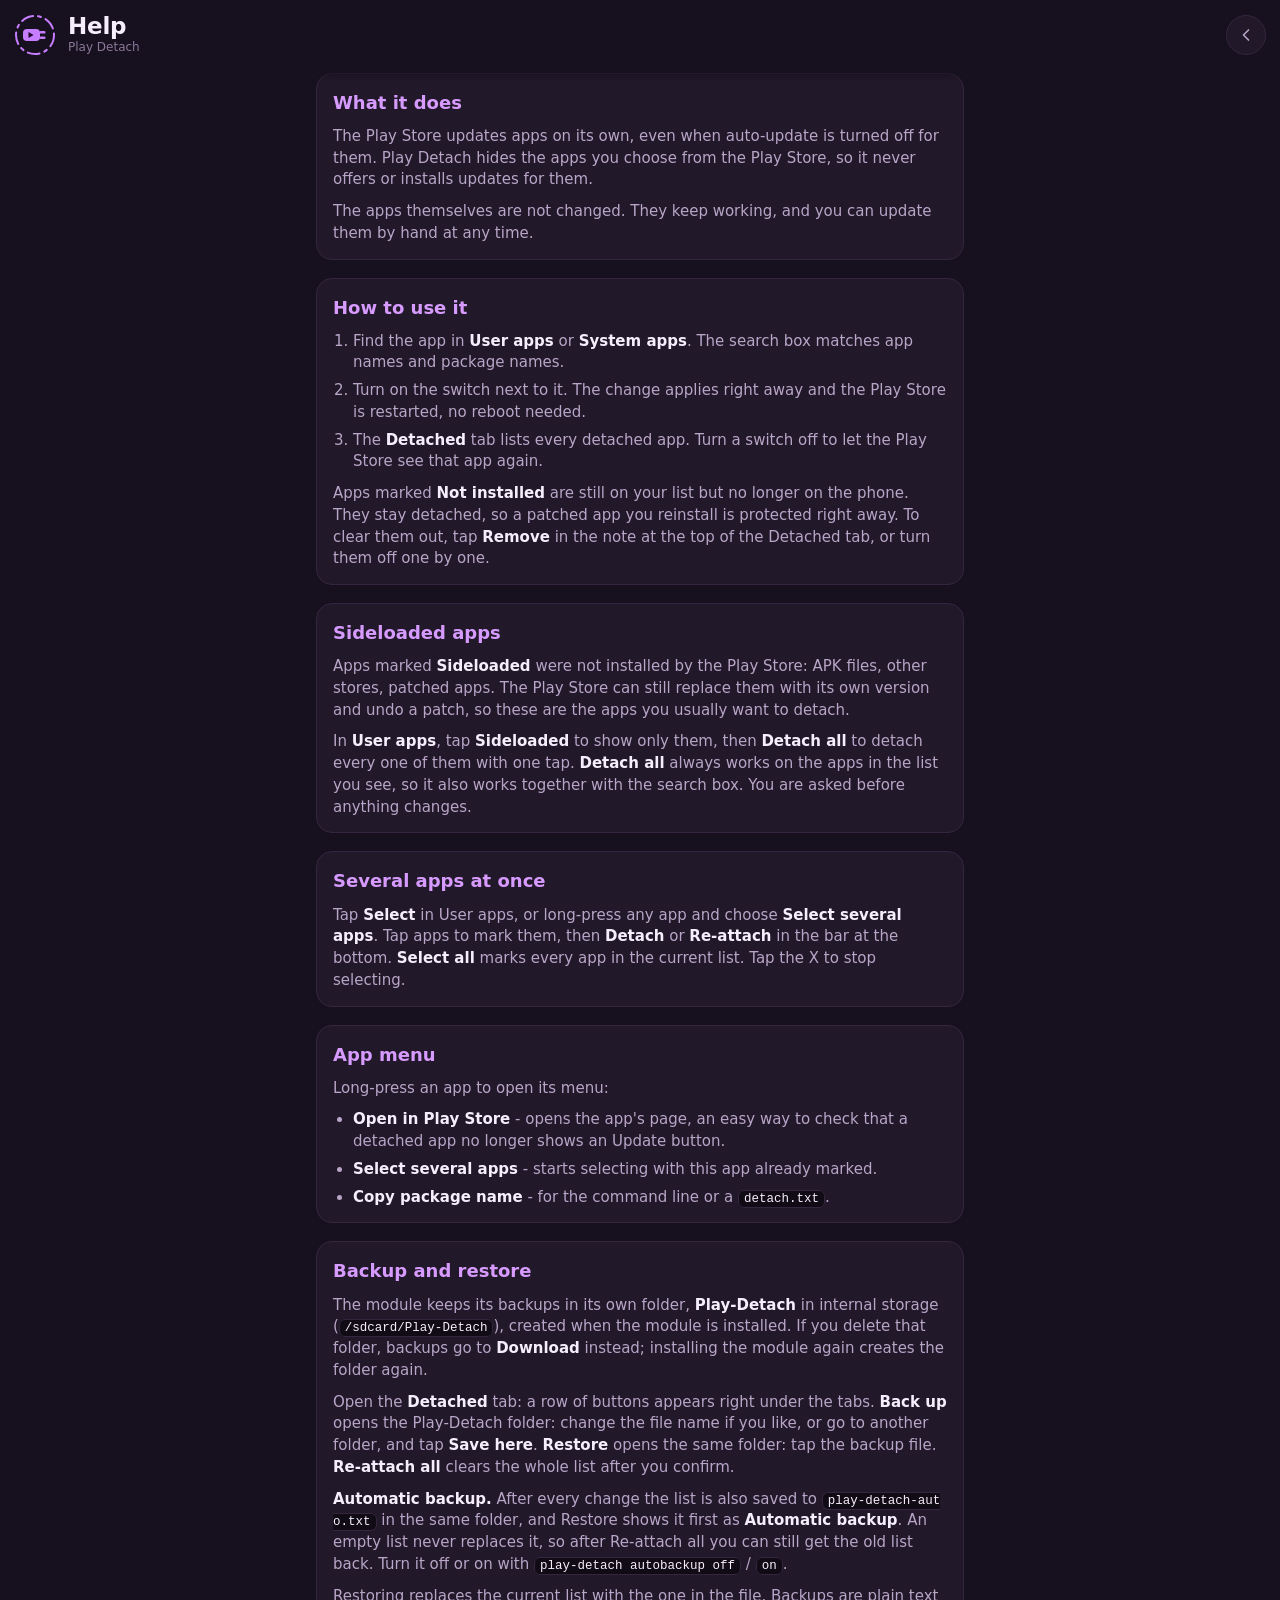
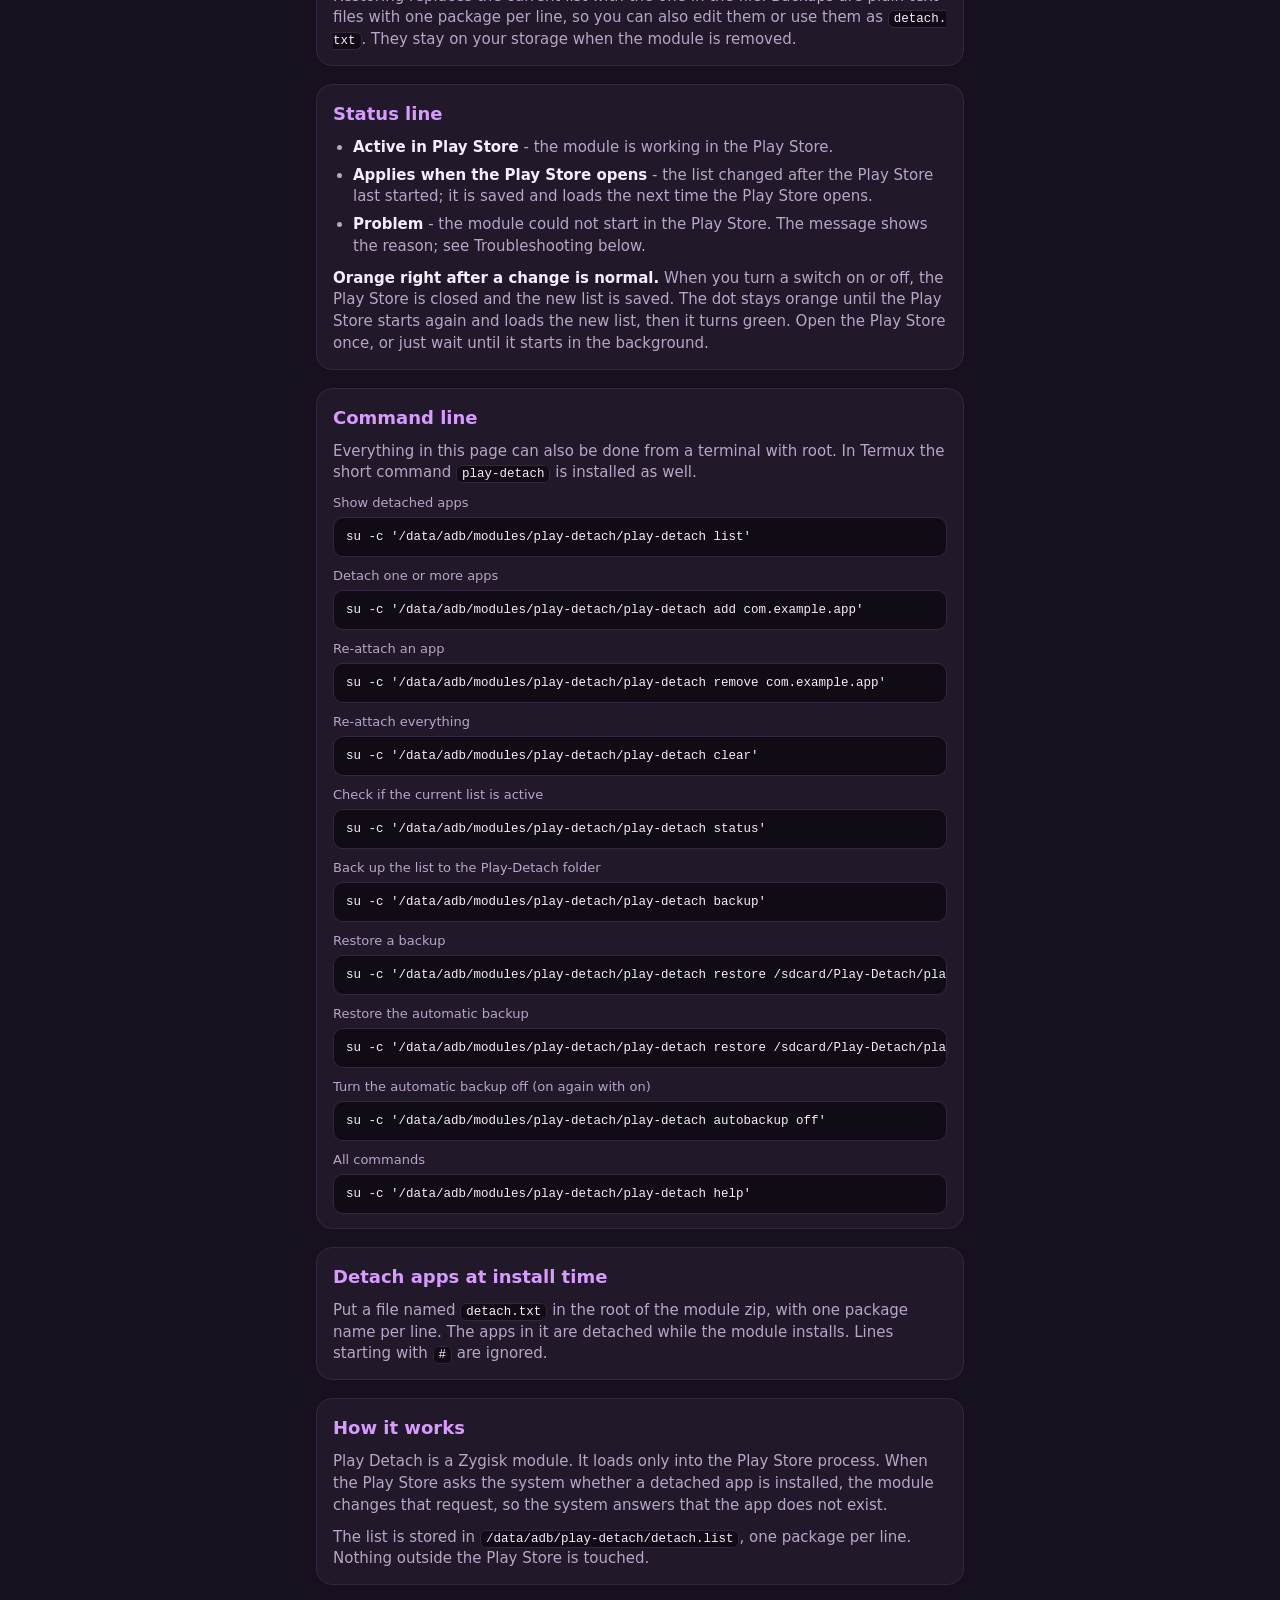
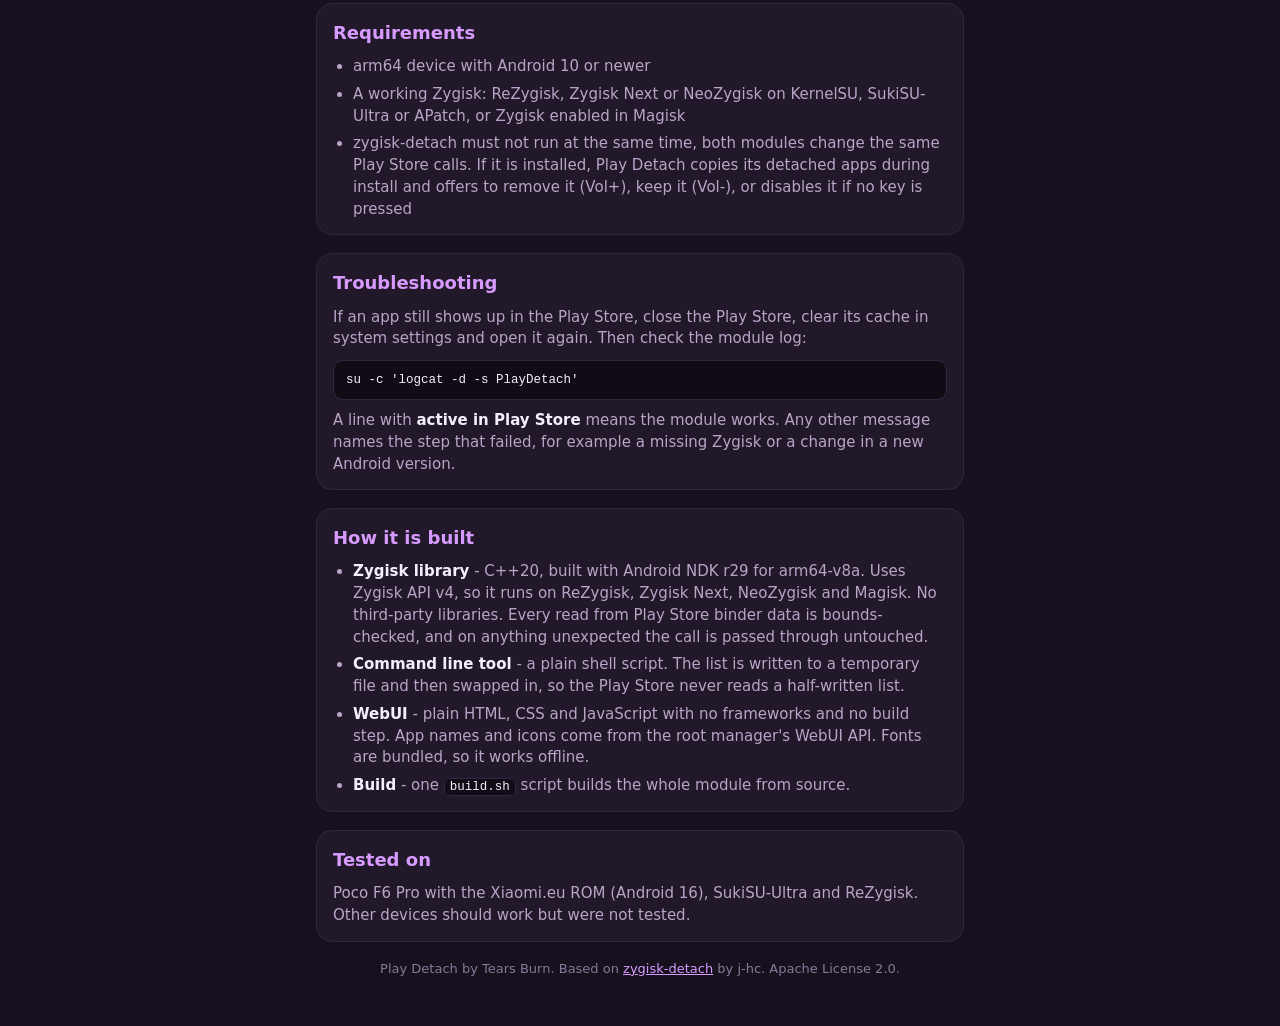
==== module/webroot/help.html @ bda40b13 "Add files via upload" ====
<!DOCTYPE html>
<html lang="en">
<head>
  <meta charset="UTF-8">
  <meta name="viewport" content="width=device-width, initial-scale=1.0">
  <title>Play Detach - Help</title>
  <link rel="stylesheet" href="style.css">
</head>
<body>
  <header class="top">
    <div class="appbar">
      <svg class="logo" viewBox="0 0 42 42" aria-hidden="true">
        <g class="ring">
          <circle cx="21" cy="21" r="19" fill="none" stroke="#c77dff" stroke-width="2" stroke-dasharray="12 5 3 5" stroke-linecap="round"/>
        </g>
        <rect x="9" y="15" width="17" height="12" rx="4" fill="#c77dff"/>
        <rect x="25.5" y="17" width="6" height="2.6" rx="1.2" fill="#c77dff"/>
        <rect x="25.5" y="22.4" width="6" height="2.6" rx="1.2" fill="#c77dff"/>
        <polygon points="14.5,18 14.5,24 19.6,21" fill="#22062f"/>
      </svg>
      <div class="title">
        <h1>Help</h1>
        <div class="sub">Play Detach</div>
      </div>
      <a class="icon-btn" id="back" href="index.html" aria-label="Back to apps">
        <svg viewBox="0 0 24 24" fill="none" stroke="currentColor" stroke-width="2" stroke-linecap="round" stroke-linejoin="round" aria-hidden="true"><path d="M15 18l-6-6 6-6"/></svg>
      </a>
    </div>
  </header>

  <main class="help">
    <section>
      <h2>What it does</h2>
      <p>The Play Store updates apps on its own, even when auto-update is turned off for them. Play Detach hides the apps you choose from the Play Store, so it never offers or installs updates for them.</p>
      <p>The apps themselves are not changed. They keep working, and you can update them by hand at any time.</p>
    </section>

    <section>
      <h2>How to use it</h2>
      <ol>
        <li>Find the app in <strong>User apps</strong> or <strong>System apps</strong>. The search box matches app names and package names.</li>
        <li>Turn on the switch next to it. The change applies right away and the Play Store is restarted, no reboot needed.</li>
        <li>The <strong>Detached</strong> tab lists every detached app. Turn a switch off to let the Play Store see that app again.</li>
      </ol>
      <p>Apps marked <strong>Not installed</strong> are still on your list but no longer on the phone. They stay detached, so a patched app you reinstall is protected right away. To clear them out, tap <strong>Remove</strong> in the note at the top of the Detached tab, or turn them off one by one.</p>
    </section>

    <section>
      <h2>Sideloaded apps</h2>
      <p>Apps marked <strong>Sideloaded</strong> were not installed by the Play Store: APK files, other stores, patched apps. The Play Store can still replace them with its own version and undo a patch, so these are the apps you usually want to detach.</p>
      <p>In <strong>User apps</strong>, tap <strong>Sideloaded</strong> to show only them, then <strong>Detach all</strong> to detach every one of them with one tap. <strong>Detach all</strong> always works on the apps in the list you see, so it also works together with the search box. You are asked before anything changes.</p>
    </section>

    <section>
      <h2>Several apps at once</h2>
      <p>Tap <strong>Select</strong> in User apps, or long-press any app and choose <strong>Select several apps</strong>. Tap apps to mark them, then <strong>Detach</strong> or <strong>Re-attach</strong> in the bar at the bottom. <strong>Select all</strong> marks every app in the current list. Tap the X to stop selecting.</p>
    </section>

    <section>
      <h2>App menu</h2>
      <p>Long-press an app to open its menu:</p>
      <ul>
        <li><strong>Open in Play Store</strong> - opens the app's page, an easy way to check that a detached app no longer shows an Update button.</li>
        <li><strong>Select several apps</strong> - starts selecting with this app already marked.</li>
        <li><strong>Copy package name</strong> - for the command line or a <code>detach.txt</code>.</li>
      </ul>
    </section>

    <section>
      <h2>Backup and restore</h2>
      <p>The module keeps its backups in its own folder, <strong>Play-Detach</strong> in internal storage (<code>/sdcard/Play-Detach</code>), created when the module is installed. If you delete that folder, backups go to <strong>Download</strong> instead; installing the module again creates the folder again.</p>
      <p>Open the <strong>Detached</strong> tab: a row of buttons appears right under the tabs. <strong>Back up</strong> opens the Play-Detach folder: change the file name if you like, or go to another folder, and tap <strong>Save here</strong>. <strong>Restore</strong> opens the same folder: tap the backup file. <strong>Re-attach all</strong> clears the whole list after you confirm.</p>
      <p><strong>Automatic backup.</strong> After every change the list is also saved to <code>play-detach-auto.txt</code> in the same folder, and Restore shows it first as <strong>Automatic backup</strong>. An empty list never replaces it, so after Re-attach all you can still get the old list back. Turn it off or on with <code>play-detach autobackup off</code> / <code>on</code>.</p>
      <p>Restoring replaces the current list with the one in the file. Backups are plain text files with one package per line, so you can also edit them or use them as <code>detach.txt</code>. They stay on your storage when the module is removed.</p>
    </section>

    <section>
      <h2>Status line</h2>
      <ul>
        <li><strong>Active in Play Store</strong> - the module is working in the Play Store.</li>
        <li><strong>Applies when the Play Store opens</strong> - the list changed after the Play Store last started; it is saved and loads the next time the Play Store opens.</li>
        <li><strong>Problem</strong> - the module could not start in the Play Store. The message shows the reason; see Troubleshooting below.</li>
      </ul>
      <p><strong>Orange right after a change is normal.</strong> When you turn a switch on or off, the Play Store is closed and the new list is saved. The dot stays orange until the Play Store starts again and loads the new list, then it turns green. Open the Play Store once, or just wait until it starts in the background.</p>
    </section>

    <section>
      <h2>Command line</h2>
      <p>Everything in this page can also be done from a terminal with root. In Termux the short command <code>play-detach</code> is installed as well.</p>
      <div class="cmds">
        <div class="cmd"><span>Show detached apps</span><pre>su -c '/data/adb/modules/play-detach/play-detach list'</pre></div>
        <div class="cmd"><span>Detach one or more apps</span><pre>su -c '/data/adb/modules/play-detach/play-detach add com.example.app'</pre></div>
        <div class="cmd"><span>Re-attach an app</span><pre>su -c '/data/adb/modules/play-detach/play-detach remove com.example.app'</pre></div>
        <div class="cmd"><span>Re-attach everything</span><pre>su -c '/data/adb/modules/play-detach/play-detach clear'</pre></div>
        <div class="cmd"><span>Check if the current list is active</span><pre>su -c '/data/adb/modules/play-detach/play-detach status'</pre></div>
        <div class="cmd"><span>Back up the list to the Play-Detach folder</span><pre>su -c '/data/adb/modules/play-detach/play-detach backup'</pre></div>
        <div class="cmd"><span>Restore a backup</span><pre>su -c '/data/adb/modules/play-detach/play-detach restore /sdcard/Play-Detach/play-detach-backup.txt'</pre></div>
        <div class="cmd"><span>Restore the automatic backup</span><pre>su -c '/data/adb/modules/play-detach/play-detach restore /sdcard/Play-Detach/play-detach-auto.txt'</pre></div>
        <div class="cmd"><span>Turn the automatic backup off (on again with on)</span><pre>su -c '/data/adb/modules/play-detach/play-detach autobackup off'</pre></div>
        <div class="cmd"><span>All commands</span><pre>su -c '/data/adb/modules/play-detach/play-detach help'</pre></div>
      </div>
    </section>

    <section>
      <h2>Detach apps at install time</h2>
      <p>Put a file named <code>detach.txt</code> in the root of the module zip, with one package name per line. The apps in it are detached while the module installs. Lines starting with <code>#</code> are ignored.</p>
    </section>

    <section>
      <h2>How it works</h2>
      <p>Play Detach is a Zygisk module. It loads only into the Play Store process. When the Play Store asks the system whether a detached app is installed, the module changes that request, so the system answers that the app does not exist.</p>
      <p>The list is stored in <code>/data/adb/play-detach/detach.list</code>, one package per line. Nothing outside the Play Store is touched.</p>
    </section>

    <section>
      <h2>Requirements</h2>
      <ul>
        <li>arm64 device with Android 10 or newer</li>
        <li>A working Zygisk: ReZygisk, Zygisk Next or NeoZygisk on KernelSU, SukiSU-Ultra or APatch, or Zygisk enabled in Magisk</li>
        <li>zygisk-detach must not run at the same time, both modules change the same Play Store calls. If it is installed, Play Detach copies its detached apps during install and offers to remove it (Vol+), keep it (Vol-), or disables it if no key is pressed</li>
      </ul>
    </section>

    <section>
      <h2>Troubleshooting</h2>
      <p>If an app still shows up in the Play Store, close the Play Store, clear its cache in system settings and open it again. Then check the module log:</p>
      <pre>su -c 'logcat -d -s PlayDetach'</pre>
      <p>A line with <strong>active in Play Store</strong> means the module works. Any other message names the step that failed, for example a missing Zygisk or a change in a new Android version.</p>
    </section>

    <section>
      <h2>How it is built</h2>
      <ul>
        <li><strong>Zygisk library</strong> - C++20, built with Android NDK r29 for arm64-v8a. Uses Zygisk API v4, so it runs on ReZygisk, Zygisk Next, NeoZygisk and Magisk. No third-party libraries. Every read from Play Store binder data is bounds-checked, and on anything unexpected the call is passed through untouched.</li>
        <li><strong>Command line tool</strong> - a plain shell script. The list is written to a temporary file and then swapped in, so the Play Store never reads a half-written list.</li>
        <li><strong>WebUI</strong> - plain HTML, CSS and JavaScript with no frameworks and no build step. App names and icons come from the root manager's WebUI API. Fonts are bundled, so it works offline.</li>
        <li><strong>Build</strong> - one <code>build.sh</code> script builds the whole module from source.</li>
      </ul>
    </section>

    <section>
      <h2>Tested on</h2>
      <p>Poco F6 Pro with the Xiaomi.eu ROM (Android 16), SukiSU-Ultra and ReZygisk. Other devices should work but were not tested.</p>
    </section>

    <p class="foot">Play Detach by Tears Burn. Based on <a href="https://github.com/j-hc/zygisk-detach">zygisk-detach</a> by j-hc. Apache License 2.0.</p>
  </main>

  <div class="toast" id="toast" role="status"></div>
  <script src="help.js"></script>
</body>
</html>
---- module/webroot/style.css ----
/* Play Detach WebUI - Violet Unplug theme */

@font-face {
  font-family: "Bricolage Grotesque";
  font-weight: 800;
  font-display: swap;
  src: url("fonts/bricolage-grotesque-latin-800-normal.woff2") format("woff2");
}
@font-face {
  font-family: "Manrope";
  font-weight: 200 800;
  font-display: swap;
  src: url("fonts/manrope-latin-wght-normal.woff2") format("woff2");
  unicode-range: U+0000-00FF, U+0131, U+0152-0153, U+02BB-02BC, U+02C6, U+02DA, U+02DC, U+0304, U+0308, U+0329,
    U+2000-206F, U+20AC, U+2122, U+2191, U+2193, U+2212, U+2215, U+FEFF, U+FFFD;
}
@font-face {
  font-family: "Manrope";
  font-weight: 200 800;
  font-display: swap;
  src: url("fonts/manrope-cyrillic-wght-normal.woff2") format("woff2");
  unicode-range: U+0301, U+0400-045F, U+0490-0491, U+04B0-04B1, U+2116;
}
@font-face {
  font-family: "JetBrains Mono";
  font-weight: 400;
  font-display: swap;
  src: url("fonts/jetbrains-mono-latin-400-normal.woff2") format("woff2");
}

:root {
  --bg: #17111f;
  --bg-deep: #110b16;
  --card: #211829;
  --card-hi: #2a1f34;
  --line: #34263f;
  --fg: #f6eefc;
  --muted: #b8a5c7;
  --faint: #8a7899;
  --accent: #c77dff;
  --accent-hi: #d79bff;
  --accent-fg: #22062f;
  --accent-soft: rgba(199, 125, 255, 0.15);
  --ok: #6fe3a8;
  --warn: #ffc46b;
  --danger: #ff7a8a;

  /* One colour per tab */
  --c-user: #5cc8ff;
  --c-user-fg: #04202e;
  --c-det: #c77dff;
  --c-det-fg: #22062f;
  --c-sys: #ffb35c;
  --c-sys-fg: #2e1700;

  --f-display: "Bricolage Grotesque", "Manrope", system-ui, sans-serif;
  --f-body: "Manrope", system-ui, "Roboto", sans-serif;
  --f-mono: "JetBrains Mono", ui-monospace, "Roboto Mono", monospace;

  --radius: 16px;
  color-scheme: dark;
}

* { box-sizing: border-box; }
[hidden] { display: none !important; }
html, body { margin: 0; }
body {
  background: var(--bg);
  color: var(--fg);
  font-family: var(--f-body);
  font-size: 15px;
  line-height: 1.45;
  -webkit-tap-highlight-color: transparent;
  min-height: 100vh;
}
button, input { font: inherit; color: inherit; }
:focus-visible { outline: 2px solid var(--accent); outline-offset: 2px; }

/* ---------- Header ---------- */
.top {
  position: sticky;
  top: 0;
  z-index: 5;
  background: var(--bg);
  padding: 14px 14px 10px;
  display: grid;
  gap: 10px;
}
/* Soft fade under the header so rows slide under it cleanly */
.top::after {
  content: "";
  position: absolute;
  left: 0;
  right: 0;
  top: 100%;
  height: 14px;
  background: linear-gradient(var(--bg), transparent);
  pointer-events: none;
}
.appbar { display: flex; align-items: center; gap: 12px; }
.logo { width: 42px; height: 42px; flex: none; }
.logo .ring { transform-origin: 21px 21px; animation: spin 10s linear infinite; }
@keyframes spin { to { transform: rotate(360deg); } }
.title { min-width: 0; }
.title h1 {
  margin: 0;
  font-family: var(--f-display);
  font-weight: 800;
  font-size: 23px;
  letter-spacing: -0.01em;
  line-height: 1.1;
}
.title .sub { font-size: 12px; color: var(--faint); }
.icon-btn {
  margin-left: auto;
  width: 40px;
  height: 40px;
  border-radius: 50%;
  border: 1px solid var(--line);
  background: var(--card);
  display: grid;
  place-items: center;
  color: var(--muted);
  text-decoration: none;
  flex: none;
}
.icon-btn svg { width: 20px; height: 20px; }
.help-btn {
  margin-left: auto;
  flex: none;
  padding: 8px 16px;
  border-radius: 999px;
  border: 1px solid color-mix(in srgb, var(--accent) 45%, var(--line));
  background: color-mix(in srgb, var(--accent) 10%, var(--card));
  color: var(--accent-hi);
  font-weight: 700;
  font-size: 14px;
  text-decoration: none;
}
.help-btn:active { background: color-mix(in srgb, var(--accent) 22%, var(--card)); }

.search {
  display: flex;
  align-items: center;
  gap: 10px;
  background: var(--card);
  border: 1px solid var(--line);
  border-radius: 14px;
  padding: 0 12px;
  transition: border-color 0.15s;
}
.search:focus-within { border-color: var(--accent); }
.search svg { width: 18px; height: 18px; color: var(--faint); flex: none; }
.search input {
  flex: 1;
  min-width: 0;
  border: 0;
  background: none;
  outline: none;
  padding: 12px 0;
  font-size: 15px;
}
.search input::placeholder { color: var(--faint); }
.search .clear {
  border: 0;
  background: none;
  color: var(--faint);
  padding: 6px;
  display: grid;
  place-items: center;
}

/* Tabs: three coloured cards that always fit the screen */
.tabs {
  display: grid;
  grid-template-columns: repeat(3, minmax(0, 1fr));
  gap: 8px;
}
.tab {
  --c: var(--c-user);
  --c-fg: var(--c-user-fg);
  position: relative;
  min-width: 0;
  border: 1px solid color-mix(in srgb, var(--c) 35%, var(--line));
  background: linear-gradient(160deg, color-mix(in srgb, var(--c) 14%, transparent), transparent 70%), var(--card);
  color: var(--muted);
  border-radius: 14px;
  padding: 9px 10px 8px;
  display: grid;
  grid-template-columns: auto minmax(0, 1fr);
  grid-template-areas: "ico n" "l l";
  align-items: center;
  column-gap: 6px;
  row-gap: 1px;
  text-align: left;
  overflow: hidden;
  transition: background 0.2s, border-color 0.2s, color 0.2s, transform 0.1s;
}
.tab:active { transform: scale(0.97); }
.tab.t-detached { --c: var(--c-det); --c-fg: var(--c-det-fg); }
.tab.t-system { --c: var(--c-sys); --c-fg: var(--c-sys-fg); }
.tab svg { grid-area: ico; width: 18px; height: 18px; color: var(--c); }
.tab .n {
  grid-area: n;
  justify-self: end;
  font-family: var(--f-display);
  font-weight: 800;
  font-size: 20px;
  line-height: 1.1;
  font-variant-numeric: tabular-nums;
  color: var(--fg);
}
.tab .l {
  grid-area: l;
  font-size: 12px;
  font-weight: 700;
  white-space: nowrap;
  overflow: hidden;
  text-overflow: ellipsis;
}
.tab[aria-selected="true"] {
  background: var(--c);
  border-color: var(--c);
  color: var(--c-fg);
  box-shadow: 0 6px 18px -8px var(--c);
}
.tab[aria-selected="true"] svg,
.tab[aria-selected="true"] .n { color: var(--c-fg); }

/* Second row under the tabs, only in the Detached tab */
.actions-bar {
  display: grid;
  grid-template-columns: repeat(3, minmax(0, 1fr));
  gap: 8px;
  animation: drop 0.18s ease-out;
}
@keyframes drop { from { opacity: 0; transform: translateY(-6px); } }
.act {
  min-width: 0;
  display: flex;
  align-items: center;
  justify-content: center;
  gap: 5px;
  padding: 9px 4px;
  border-radius: 12px;
  border: 1px solid color-mix(in srgb, var(--c-det) 40%, var(--line));
  background: color-mix(in srgb, var(--c-det) 10%, var(--card));
  color: var(--accent-hi);
  font-size: 12.5px;
  font-weight: 700;
  white-space: nowrap;
}
.act span { overflow: hidden; text-overflow: ellipsis; }
.act svg { width: 16px; height: 16px; flex: none; }
.act:active { background: color-mix(in srgb, var(--c-det) 22%, var(--card)); }
.act.danger {
  color: var(--danger);
  border-color: color-mix(in srgb, var(--danger) 40%, var(--line));
  background: color-mix(in srgb, var(--danger) 9%, var(--card));
}
.act.danger:active { background: color-mix(in srgb, var(--danger) 20%, var(--card)); }
.act:disabled { opacity: 0.4; }

/* User apps row: blue like its tab */
.actions-bar.user .act {
  color: var(--c-user);
  border-color: color-mix(in srgb, var(--c-user) 40%, var(--line));
  background: color-mix(in srgb, var(--c-user) 9%, var(--card));
}
.actions-bar.user .act:active { background: color-mix(in srgb, var(--c-user) 20%, var(--card)); }
.actions-bar.user .act[aria-pressed="true"] {
  background: var(--c-user);
  border-color: var(--c-user);
  color: var(--c-user-fg);
}
.actions-bar.two { grid-template-columns: repeat(2, minmax(0, 1fr)); }
.act .cnt {
  flex: none;
  font-size: 11px;
  font-weight: 800;
  padding: 0 6px;
  border-radius: 999px;
  background: color-mix(in srgb, currentColor 18%, transparent);
  font-variant-numeric: tabular-nums;
}

.status {
  display: flex;
  align-items: center;
  gap: 9px;
  font-size: 13px;
  color: var(--muted);
  padding: 0 2px;
}
.status .dot {
  width: 8px;
  height: 8px;
  border-radius: 50%;
  flex: none;
  background: var(--faint);
}
.status[data-state="ok"] .dot { background: var(--ok); box-shadow: 0 0 0 4px rgba(111, 227, 168, 0.15); }
.status[data-state="idle"] .dot { background: var(--accent); box-shadow: 0 0 0 4px var(--accent-soft); }
.status[data-state="warn"] .dot { background: var(--warn); box-shadow: 0 0 0 4px rgba(255, 196, 107, 0.15); }
.status[data-state="error"] .dot { background: var(--danger); box-shadow: 0 0 0 4px rgba(255, 122, 138, 0.15); }
.status .text { min-width: 0; }

/* ---------- List ---------- */
main { padding: 4px 14px 120px; }
.list { display: grid; gap: 8px; }
.row {
  display: grid;
  grid-template-columns: 44px minmax(0, 1fr) auto;
  align-items: center;
  gap: 12px;
  padding: 10px 12px;
  background: var(--card);
  border: 1px solid var(--line);
  border-radius: var(--radius);
  cursor: pointer;
  transition: border-color 0.2s, background 0.2s;
}
.row.on {
  border-color: rgba(199, 125, 255, 0.7);
  background: linear-gradient(90deg, var(--accent-soft), transparent 75%), var(--card);
}
.ico {
  width: 44px;
  height: 44px;
  border-radius: 12px;
  object-fit: cover;
  display: block;
}
.tile {
  width: 44px;
  height: 44px;
  border-radius: 12px;
  display: grid;
  place-items: center;
  font-family: var(--f-display);
  font-weight: 800;
  font-size: 19px;
  color: #fff;
  text-transform: uppercase;
}
.meta { min-width: 0; }
.name { font-weight: 700; font-size: 15px; overflow: hidden; text-overflow: ellipsis; white-space: nowrap; }
.pkg {
  font-family: var(--f-mono);
  font-size: 11.5px;
  color: var(--faint);
  overflow: hidden;
  text-overflow: ellipsis;
  white-space: nowrap;
}
.badge {
  display: inline-block;
  margin-left: 6px;
  font-family: var(--f-body);
  font-size: 10px;
  font-weight: 700;
  letter-spacing: 0.04em;
  text-transform: uppercase;
  color: var(--warn);
  vertical-align: 1px;
}

.badge.side { color: var(--c-user); }

/* Selection mode: a check circle instead of the switch */
.row { user-select: none; -webkit-user-select: none; -webkit-touch-callout: none; }
.ctl { display: grid; place-items: center; }
.ctl > * { grid-area: 1 / 1; }
.check {
  width: 28px;
  height: 28px;
  border-radius: 50%;
  border: 2px solid var(--faint);
  display: none;
  place-items: center;
  color: transparent;
  transition: background 0.15s, border-color 0.15s;
}
.check svg { width: 16px; height: 16px; }
.selecting .row .switch { visibility: hidden; }
.selecting .row .check { display: grid; }
.selecting .row.sel { border-color: var(--fg); background: color-mix(in srgb, var(--fg) 8%, var(--card)); }
.selecting .row.sel .check { background: var(--fg); border-color: var(--fg); color: var(--bg); }
.selecting main { padding-bottom: 170px; }

.selbar {
  position: fixed;
  left: 10px;
  right: 10px;
  bottom: 12px;
  z-index: 15;
  max-width: 520px;
  margin: 0 auto;
  background: var(--card-hi);
  border: 1px solid var(--line);
  border-radius: 20px;
  padding: 10px 12px 12px;
  display: grid;
  gap: 10px;
  box-shadow: 0 12px 36px rgba(0, 0, 0, 0.5);
  animation: rise 0.18s ease-out;
}
@keyframes rise { from { opacity: 0; transform: translateY(12px); } }
.selbar-top { display: flex; align-items: center; gap: 8px; }
.sel-x {
  width: 34px;
  height: 34px;
  border-radius: 50%;
  border: 0;
  background: var(--card);
  color: var(--muted);
  display: grid;
  place-items: center;
  padding: 0;
  flex: none;
}
.sel-x svg { width: 18px; height: 18px; }
.sel-count { font-weight: 800; font-family: var(--f-display); font-size: 17px; }
.sel-all {
  margin-left: auto;
  border: 0;
  background: none;
  color: var(--accent-hi);
  font-weight: 700;
  font-size: 14px;
  padding: 6px 4px;
}
.selbar-btns { display: grid; grid-template-columns: 1fr 1fr; gap: 8px; }
.selbar .btn:disabled { opacity: 0.4; }

/* Note above the Detached list */
.note {
  display: flex;
  align-items: center;
  gap: 10px;
  margin-bottom: 10px;
  padding: 10px 12px;
  border-radius: 14px;
  border: 1px dashed color-mix(in srgb, var(--warn) 55%, var(--line));
  background: color-mix(in srgb, var(--warn) 8%, var(--card));
  color: var(--fg);
  font-size: 13.5px;
}
.note span { flex: 1; min-width: 0; }
.note-btn {
  flex: none;
  border: 0;
  border-radius: 10px;
  padding: 7px 12px;
  background: var(--warn);
  color: #2e1700;
  font-weight: 800;
  font-size: 13px;
}

/* App menu */
.app-head { display: flex; align-items: center; gap: 12px; }
.app-head .meta { min-width: 0; }
.app-head h2 { overflow: hidden; text-overflow: ellipsis; white-space: nowrap; }
.menu { display: grid; gap: 6px; }
.menu-item {
  display: flex;
  align-items: center;
  gap: 12px;
  width: 100%;
  text-align: left;
  border: 1px solid var(--line);
  background: var(--bg-deep);
  border-radius: 14px;
  padding: 12px 14px;
}
.menu-item:active { background: var(--card-hi); }
.menu-item svg { width: 22px; height: 22px; flex: none; color: var(--accent); }
.menu-item span { display: grid; gap: 1px; min-width: 0; }
.menu-item strong { font-size: 14.5px; }
.menu-item small { font-size: 12px; color: var(--faint); }

/* Switch */
.switch { position: relative; width: 46px; height: 28px; flex: none; }
.switch input { position: absolute; inset: 0; opacity: 0; margin: 0; cursor: pointer; }
.switch .track {
  position: absolute;
  inset: 0;
  border-radius: 999px;
  background: var(--line);
  transition: background 0.2s;
  pointer-events: none;
}
.switch .track::after {
  content: "";
  position: absolute;
  top: 4px;
  left: 4px;
  width: 20px;
  height: 20px;
  border-radius: 50%;
  background: var(--muted);
  transition: transform 0.2s, background 0.2s;
}
.switch input:checked + .track { background: var(--accent); }
.switch input:checked + .track::after { transform: translateX(18px); background: var(--accent-fg); }
.switch input:focus-visible + .track { outline: 2px solid var(--accent-hi); outline-offset: 2px; }

/* Empty / loading states */
.empty {
  text-align: center;
  color: var(--muted);
  padding: 48px 20px;
  display: grid;
  gap: 8px;
  justify-items: center;
}
.empty strong { color: var(--fg); font-size: 16px; }
.empty svg { width: 64px; height: 64px; opacity: 0.8; }
.skeleton {
  height: 66px;
  border-radius: var(--radius);
  background: linear-gradient(90deg, var(--card) 0%, var(--card-hi) 50%, var(--card) 100%);
  background-size: 200% 100%;
  animation: shimmer 1.4s infinite;
}
@keyframes shimmer { to { background-position: -200% 0; } }

/* ---------- Toast ---------- */
.toast {
  position: fixed;
  left: 50%;
  bottom: 28px;
  transform: translate(-50%, 20px);
  opacity: 0;
  pointer-events: none;
  background: var(--fg);
  color: var(--bg);
  font-weight: 600;
  font-size: 14px;
  padding: 11px 16px;
  border-radius: 12px;
  max-width: calc(100% - 32px);
  box-shadow: 0 8px 24px rgba(0, 0, 0, 0.35);
  transition: opacity 0.2s, transform 0.2s;
  z-index: 20;
}
.toast.show { opacity: 1; transform: translate(-50%, 0); }
.toast.error { background: var(--danger); color: #2a0008; }

/* ---------- Confirm sheet ---------- */
.sheet-backdrop {
  position: fixed;
  inset: 0;
  background: rgba(8, 4, 12, 0.6);
  display: flex;
  align-items: flex-end;
  justify-content: center;
  z-index: 30;
}
.sheet {
  width: 100%;
  max-width: 520px;
  background: var(--card);
  border: 1px solid var(--line);
  border-radius: 22px 22px 0 0;
  padding: 22px 18px 26px;
  display: grid;
  gap: 14px;
}
.sheet h2 { margin: 0; font-family: var(--f-display); font-weight: 800; font-size: 20px; }
.sheet p { margin: 0; color: var(--muted); }
.sheet .actions { display: flex; gap: 10px; justify-content: flex-end; }
.btn {
  border: 0;
  border-radius: 12px;
  padding: 11px 18px;
  font-weight: 700;
  font-size: 14px;
}
.btn.ghost { background: transparent; color: var(--muted); border: 1px solid var(--line); }
.btn.primary { background: var(--accent); color: var(--accent-fg); }

@media (prefers-reduced-motion: reduce) {
  .logo .ring, .skeleton, .actions-bar, .selbar { animation: none; }
  .row, .switch .track, .switch .track::after, .toast { transition: none; }
}

.search input::-webkit-search-cancel-button { -webkit-appearance: none; appearance: none; }

/* ---------- Help page ---------- */
.help { padding: 6px 16px 48px; max-width: 680px; margin: 0 auto; display: grid; gap: 18px; }
.help section {
  background: var(--card);
  border: 1px solid var(--line);
  border-radius: var(--radius);
  padding: 16px 16px 14px;
  display: grid;
  gap: 10px;
}
.help h2 { margin: 0; font-family: var(--f-display); font-weight: 800; font-size: 18px; color: var(--accent-hi); }
.help p, .help li { margin: 0; color: var(--muted); }
.help p strong, .help li strong { color: var(--fg); }
.help ul, .help ol { margin: 0; padding-left: 20px; display: grid; gap: 6px; }
.help code {
  font-family: var(--f-mono);
  font-size: 12.5px;
  background: var(--bg-deep);
  border: 1px solid var(--line);
  border-radius: 6px;
  padding: 1px 5px;
  color: var(--fg);
  word-break: break-all;
}
.help pre {
  margin: 0;
  font-family: var(--f-mono);
  font-size: 12.5px;
  background: var(--bg-deep);
  border: 1px solid var(--line);
  border-radius: 10px;
  padding: 10px 12px;
  overflow-x: auto;
  color: var(--fg);
}
.cmds { display: grid; gap: 10px; }
.cmd { display: grid; gap: 4px; }
.cmd span { font-size: 13px; color: var(--muted); }
.help .foot { text-align: center; color: var(--faint); font-size: 13px; }
.help .foot a { color: var(--accent-hi); }

/* Copyable commands */
.help .code { display: flex; align-items: center; gap: 8px; }
.help .code pre { flex: 1; min-width: 0; }
.help .copy {
  flex: none;
  width: 40px;
  height: 40px;
  border-radius: 9px;
  border: 1px solid var(--line);
  background: var(--card-hi);
  color: var(--muted);
  display: grid;
  place-items: center;
  padding: 0;
}
.help .copy svg { width: 18px; height: 18px; }
.help .copy.done { color: var(--ok); border-color: var(--ok); }
.help, .help section, .cmds, .cmd { grid-template-columns: minmax(0, 1fr); }
.help section > *, .cmds > *, .cmd > *, .help .code { min-width: 0; }

/* Live pulse on the status dot while the module is active */
.status[data-state="ok"] .dot { position: relative; box-shadow: none; }
.status[data-state="ok"] .dot::after {
  content: "";
  position: absolute;
  inset: 0;
  border-radius: 50%;
  background: var(--ok);
  animation: pulse 1.8s ease-out infinite;
}
@keyframes pulse {
  0% { transform: scale(1); opacity: 0.7; }
  100% { transform: scale(3.2); opacity: 0; }
}
@media (prefers-reduced-motion: reduce) {
  .status[data-state="ok"] .dot::after { animation: none; }
}

/* ---------- Folder / file picker ---------- */
.sheet.picker {
  max-height: 86vh;
  grid-template-rows: auto auto minmax(0, 1fr) auto auto;
}
.crumbs {
  display: flex;
  flex-wrap: wrap;
  align-items: center;
  gap: 2px 4px;
  font-size: 13px;
  color: var(--faint);
}
.crumbs button {
  border: 0;
  background: none;
  padding: 3px 4px;
  border-radius: 6px;
  color: var(--muted);
  font-size: 13px;
  font-weight: 600;
}
.crumbs button:last-child { color: var(--accent-hi); }
.picker-list {
  min-height: 160px;
  overflow-y: auto;
  display: grid;
  align-content: start;
  gap: 4px;
  border: 1px solid var(--line);
  border-radius: 12px;
  padding: 6px;
  background: var(--bg-deep);
}
.entry {
  display: flex;
  align-items: center;
  gap: 10px;
  width: 100%;
  border: 0;
  background: none;
  text-align: left;
  padding: 9px 10px;
  border-radius: 9px;
  font-size: 14px;
  color: var(--fg);
}
.entry:active { background: var(--card-hi); }
.entry svg { width: 20px; height: 20px; flex: none; color: var(--accent); }
.entry.file svg { color: var(--muted); }
.entry span { min-width: 0; overflow: hidden; text-overflow: ellipsis; white-space: nowrap; }
.entry.auto svg { color: var(--ok); }
.entry.auto span { display: grid; }
.entry span small { font-size: 11.5px; color: var(--faint); }
.picker-empty { color: var(--faint); font-size: 13px; padding: 14px 10px; }
.picker-save { display: grid; gap: 6px; }
.picker-save label { font-size: 12px; color: var(--faint); font-weight: 600; }
.picker-save input {
  border: 1px solid var(--line);
  background: var(--bg-deep);
  border-radius: 10px;
  padding: 10px 12px;
  font-family: var(--f-mono);
  font-size: 13px;
  outline: none;
}
.picker-save input:focus { border-color: var(--accent); }
.picker-warn { font-size: 12px; color: var(--warn); }

/* Narrow screens: drop the action icons so every label fits */
@media (max-width: 380px) {
  .act svg { display: none; }
}
/* The count already marks the Sideloaded filter; no room for an icon too */
#side svg { display: none; }
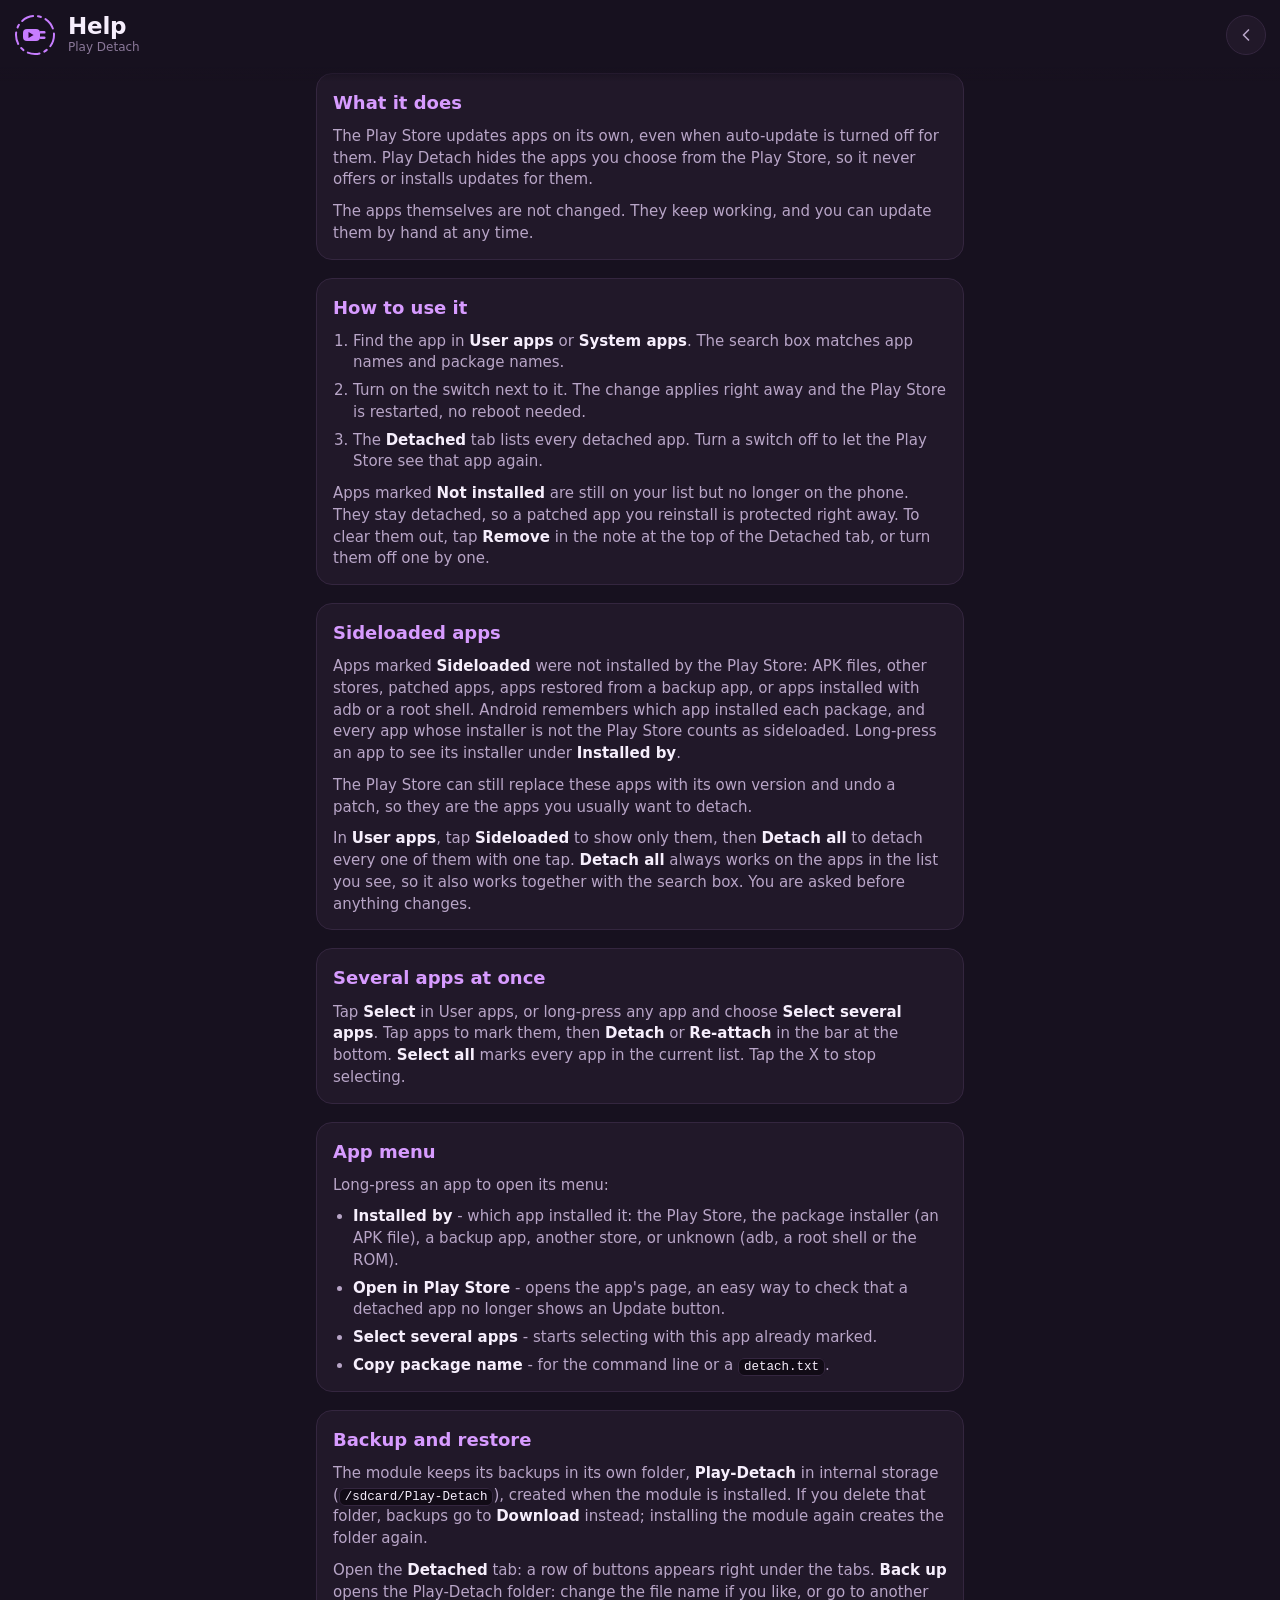
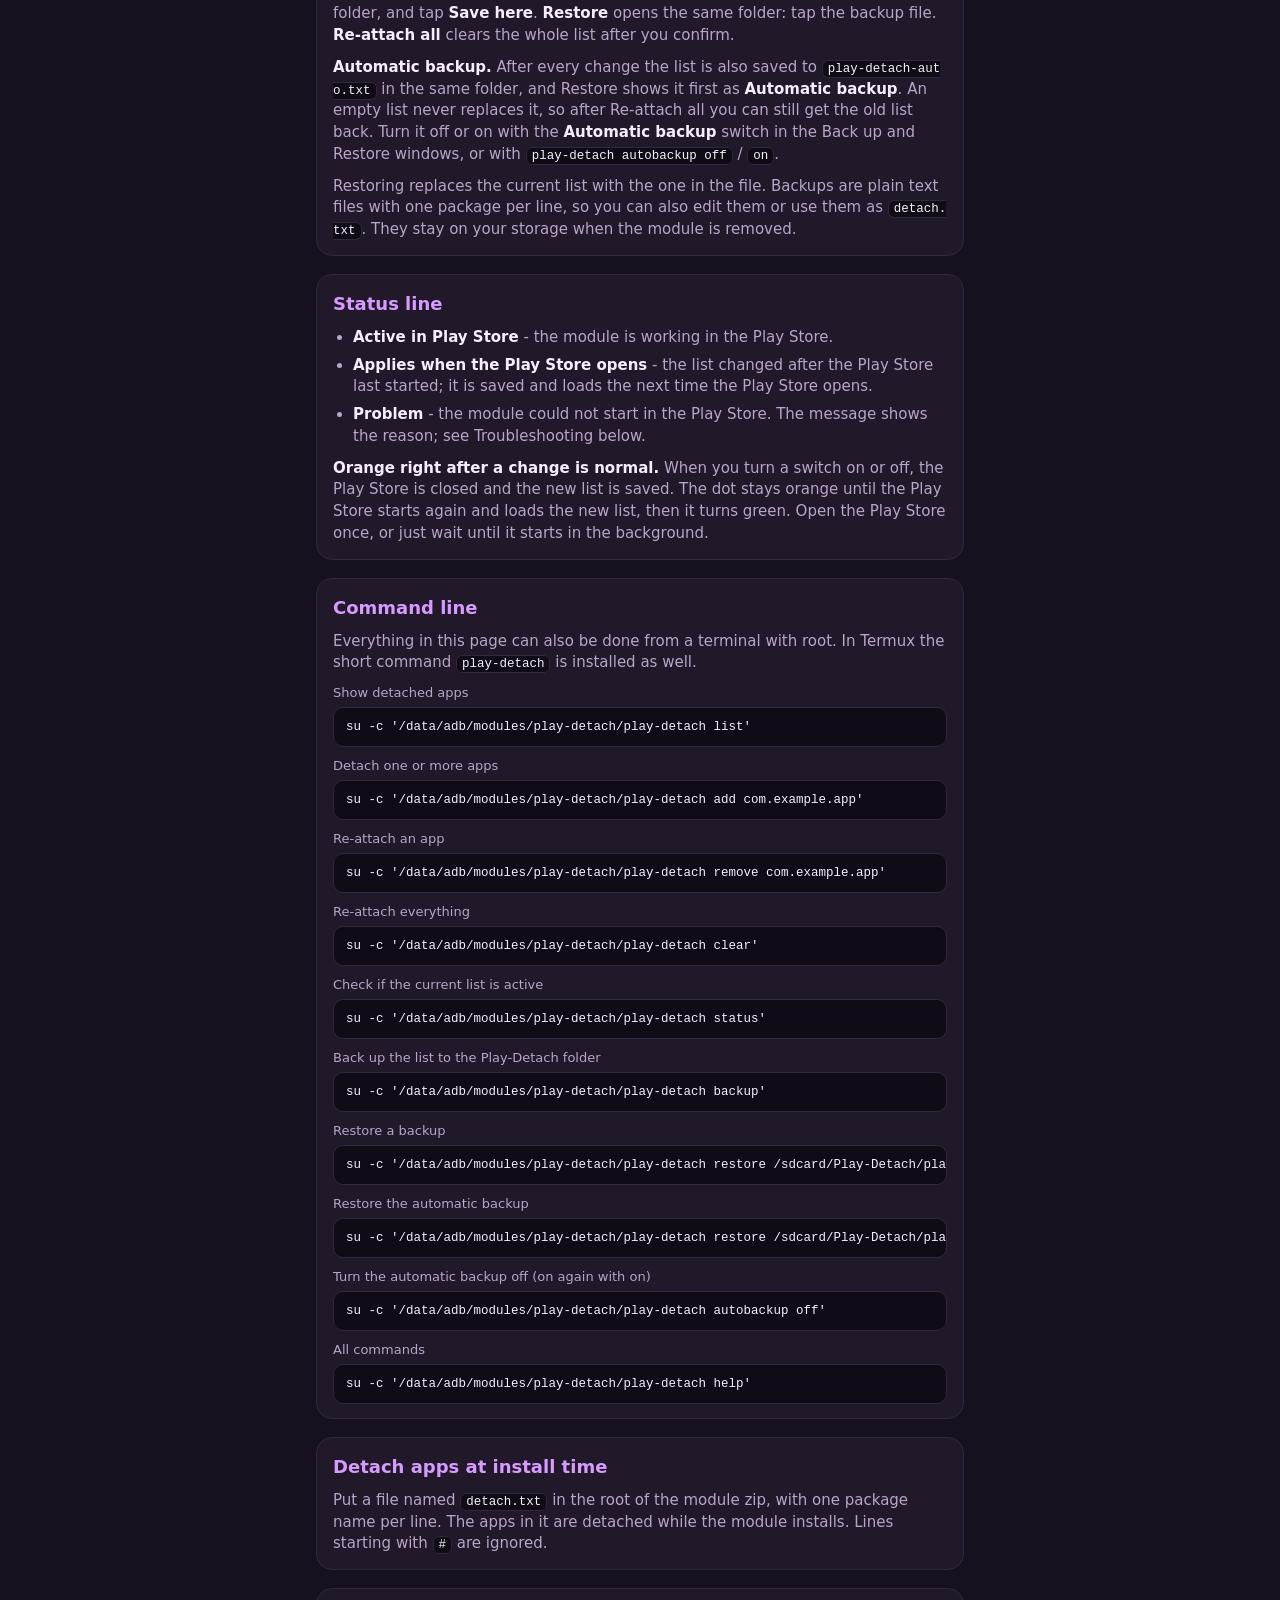
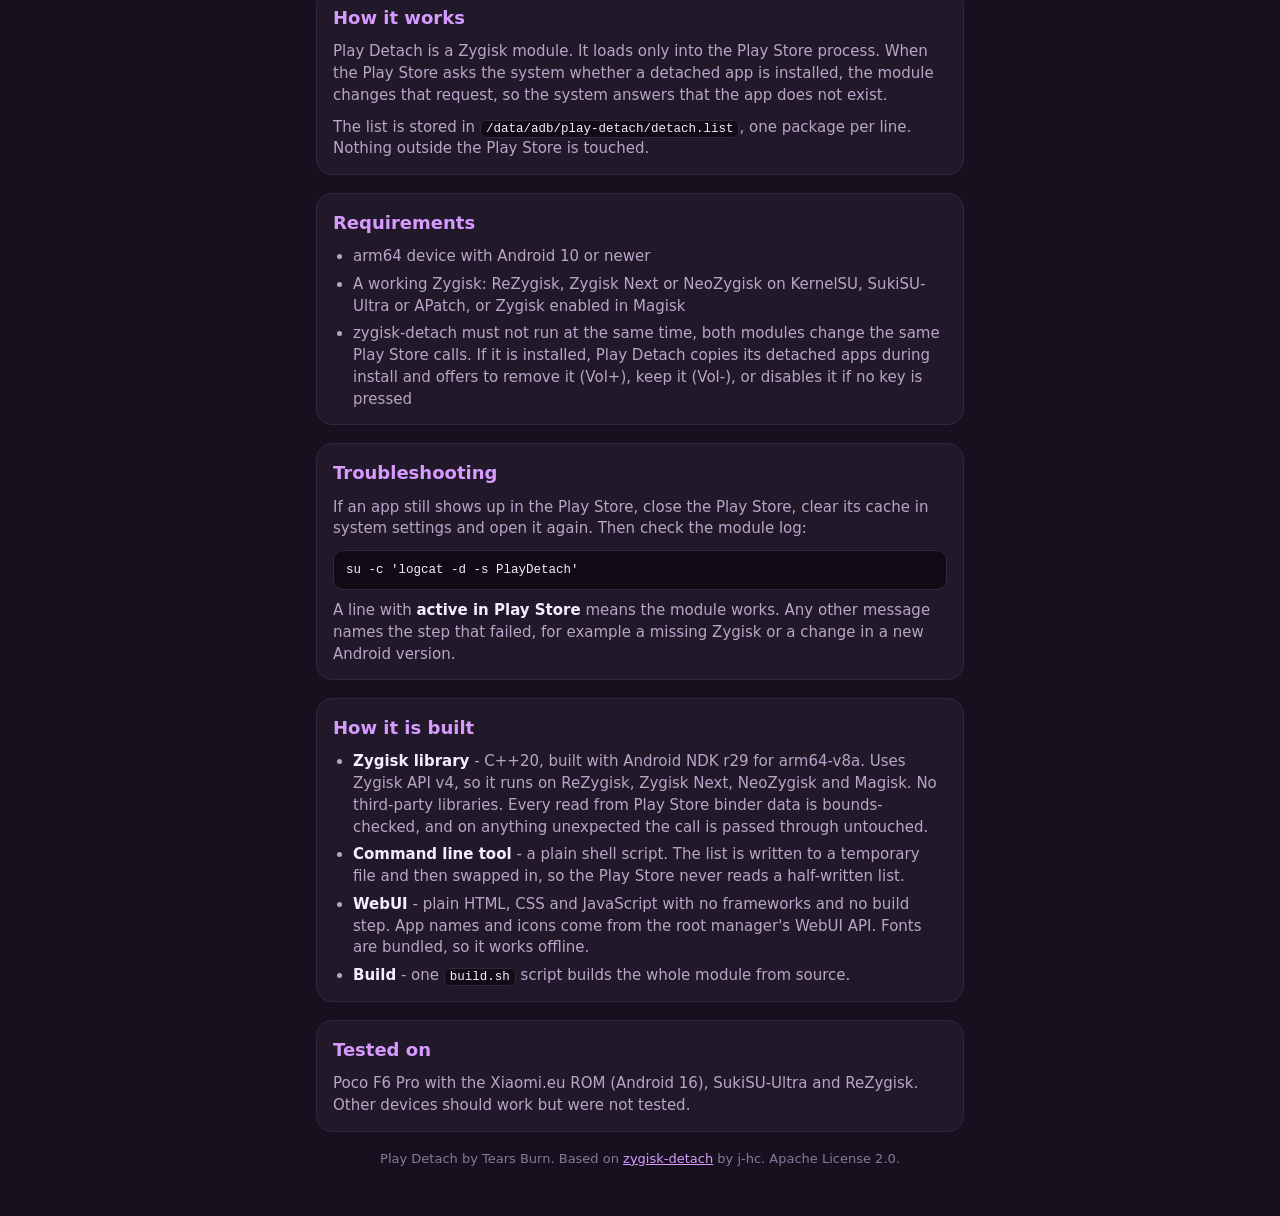
==== commit 39b7e628: "Add files via upload" ====
--- a/module/webroot/help.html
+++ b/module/webroot/help.html
@@ -47,7 +47,8 @@
 
     <section>
       <h2>Sideloaded apps</h2>
-      <p>Apps marked <strong>Sideloaded</strong> were not installed by the Play Store: APK files, other stores, patched apps. The Play Store can still replace them with its own version and undo a patch, so these are the apps you usually want to detach.</p>
+      <p>Apps marked <strong>Sideloaded</strong> were not installed by the Play Store: APK files, other stores, patched apps, apps restored from a backup app, or apps installed with adb or a root shell. Android remembers which app installed each package, and every app whose installer is not the Play Store counts as sideloaded. Long-press an app to see its installer under <strong>Installed by</strong>.</p>
+      <p>The Play Store can still replace these apps with its own version and undo a patch, so they are the apps you usually want to detach.</p>
       <p>In <strong>User apps</strong>, tap <strong>Sideloaded</strong> to show only them, then <strong>Detach all</strong> to detach every one of them with one tap. <strong>Detach all</strong> always works on the apps in the list you see, so it also works together with the search box. You are asked before anything changes.</p>
     </section>
 
@@ -60,6 +61,7 @@
       <h2>App menu</h2>
       <p>Long-press an app to open its menu:</p>
       <ul>
+        <li><strong>Installed by</strong> - which app installed it: the Play Store, the package installer (an APK file), a backup app, another store, or unknown (adb, a root shell or the ROM).</li>
         <li><strong>Open in Play Store</strong> - opens the app's page, an easy way to check that a detached app no longer shows an Update button.</li>
         <li><strong>Select several apps</strong> - starts selecting with this app already marked.</li>
         <li><strong>Copy package name</strong> - for the command line or a <code>detach.txt</code>.</li>
@@ -70,7 +72,7 @@
       <h2>Backup and restore</h2>
       <p>The module keeps its backups in its own folder, <strong>Play-Detach</strong> in internal storage (<code>/sdcard/Play-Detach</code>), created when the module is installed. If you delete that folder, backups go to <strong>Download</strong> instead; installing the module again creates the folder again.</p>
       <p>Open the <strong>Detached</strong> tab: a row of buttons appears right under the tabs. <strong>Back up</strong> opens the Play-Detach folder: change the file name if you like, or go to another folder, and tap <strong>Save here</strong>. <strong>Restore</strong> opens the same folder: tap the backup file. <strong>Re-attach all</strong> clears the whole list after you confirm.</p>
-      <p><strong>Automatic backup.</strong> After every change the list is also saved to <code>play-detach-auto.txt</code> in the same folder, and Restore shows it first as <strong>Automatic backup</strong>. An empty list never replaces it, so after Re-attach all you can still get the old list back. Turn it off or on with <code>play-detach autobackup off</code> / <code>on</code>.</p>
+      <p><strong>Automatic backup.</strong> After every change the list is also saved to <code>play-detach-auto.txt</code> in the same folder, and Restore shows it first as <strong>Automatic backup</strong>. An empty list never replaces it, so after Re-attach all you can still get the old list back. Turn it off or on with the <strong>Automatic backup</strong> switch in the Back up and Restore windows, or with <code>play-detach autobackup off</code> / <code>on</code>.</p>
       <p>Restoring replaces the current list with the one in the file. Backups are plain text files with one package per line, so you can also edit them or use them as <code>detach.txt</code>. They stay on your storage when the module is removed.</p>
     </section>
 
--- a/module/webroot/style.css
+++ b/module/webroot/style.css
@@ -670,7 +670,7 @@
 /* ---------- Folder / file picker ---------- */
 .sheet.picker {
   max-height: 86vh;
-  grid-template-rows: auto auto minmax(0, 1fr) auto auto;
+  grid-template-rows: auto auto minmax(0, 1fr) auto auto auto;
 }
 .crumbs {
   display: flex;
@@ -735,6 +735,20 @@
 }
 .picker-save input:focus { border-color: var(--accent); }
 .picker-warn { font-size: 12px; color: var(--warn); }
+.auto-row {
+  display: flex;
+  align-items: center;
+  gap: 12px;
+  padding: 10px 12px;
+  border: 1px solid var(--line);
+  border-radius: 12px;
+  background: var(--bg-deep);
+  cursor: pointer;
+}
+.auto-row > span:first-child { flex: 1; min-width: 0; display: grid; gap: 1px; }
+.auto-row strong { font-size: 14px; }
+.auto-row small { font-size: 12px; color: var(--faint); }
+.app-src { font-size: 12.5px; color: var(--c-user); margin-top: 3px; }
 
 /* Narrow screens: drop the action icons so every label fits */
 @media (max-width: 380px) {
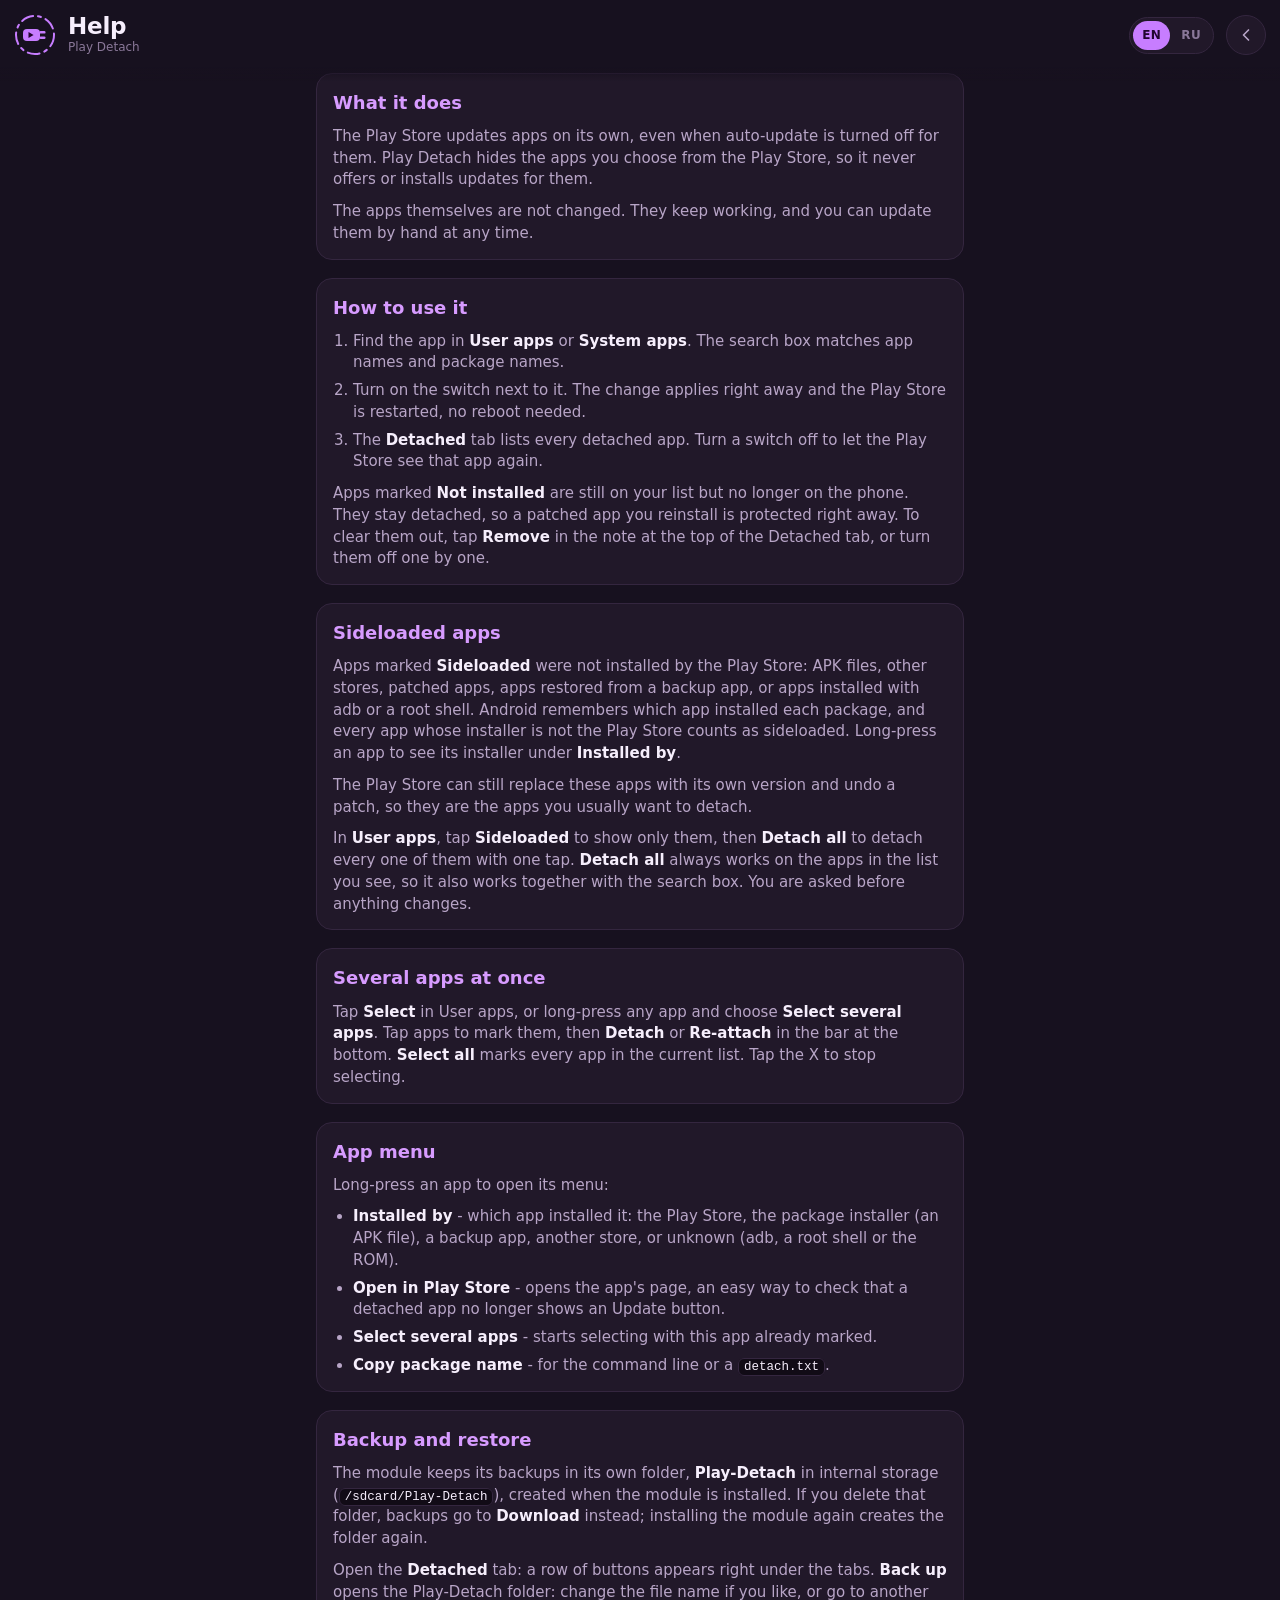
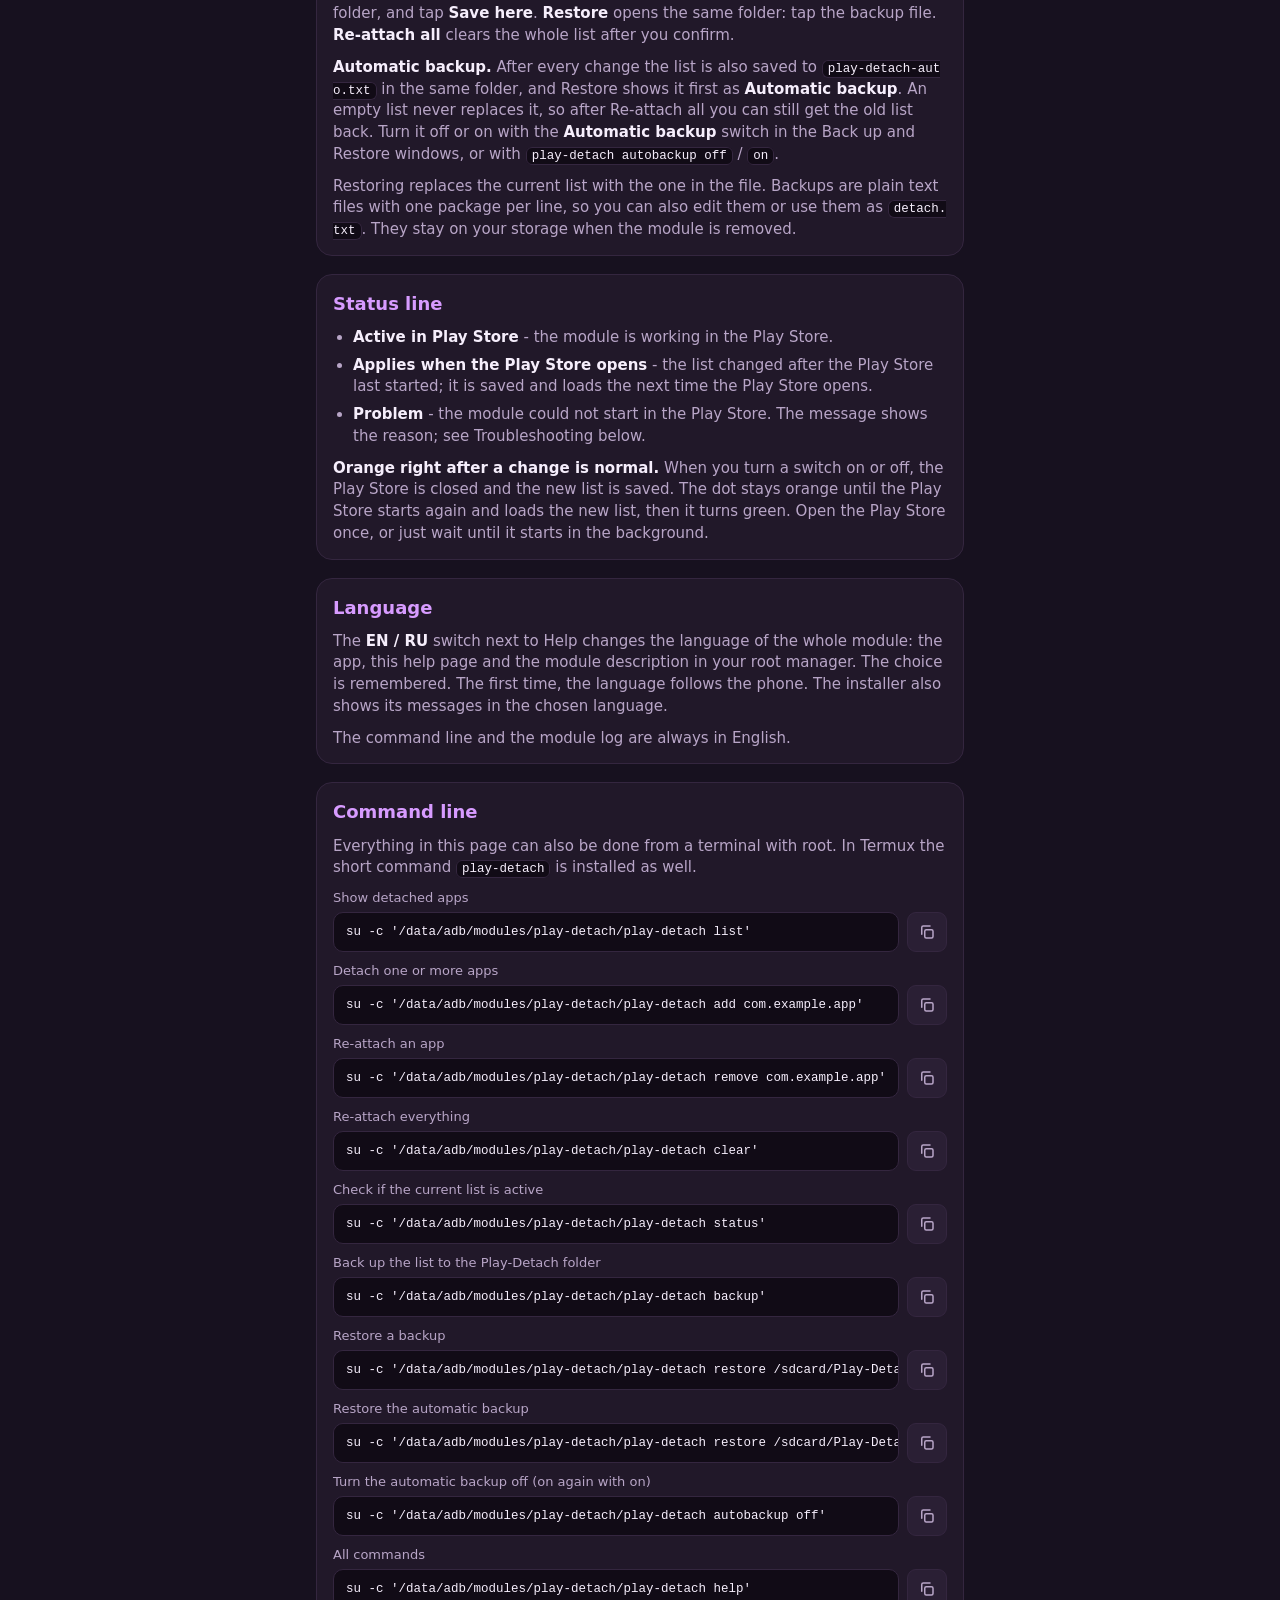
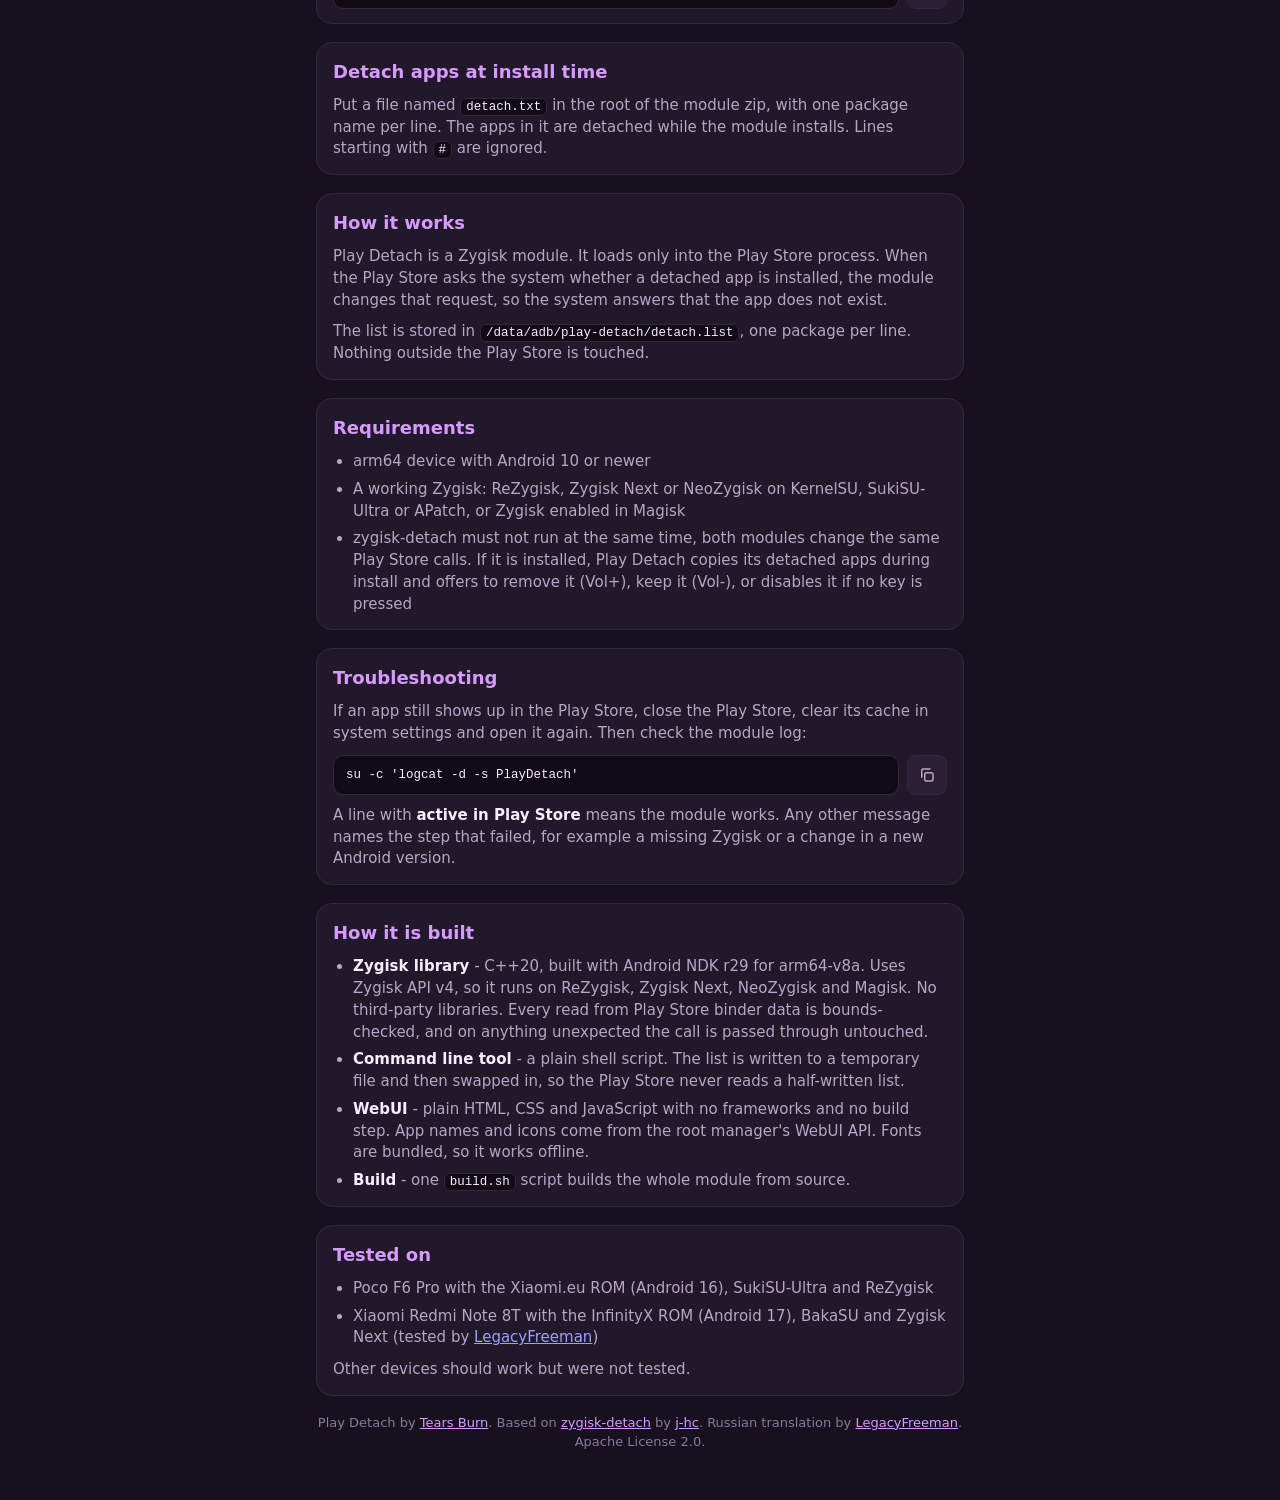
==== commit a8a6a325: "Add files via upload" ====
--- a/module/webroot/help.html
+++ b/module/webroot/help.html
@@ -5,6 +5,7 @@
   <meta name="viewport" content="width=device-width, initial-scale=1.0">
   <title>Play Detach - Help</title>
   <link rel="stylesheet" href="style.css">
+  <script src="i18n.js"></script>
 </head>
 <body>
   <header class="top">
@@ -19,16 +20,20 @@
         <polygon points="14.5,18 14.5,24 19.6,21" fill="#22062f"/>
       </svg>
       <div class="title">
-        <h1>Help</h1>
+        <h1 data-i18n="help_title">Help</h1>
         <div class="sub">Play Detach</div>
       </div>
-      <a class="icon-btn" id="back" href="index.html" aria-label="Back to apps">
+      <div class="lang" role="group" aria-label="Language">
+        <button type="button" data-lang="en" aria-pressed="true">EN</button>
+        <button type="button" data-lang="ru" aria-pressed="false">RU</button>
+      </div>
+      <a class="icon-btn back" id="back" href="index.html" aria-label="Back to apps" data-i18n-aria="back_to_apps">
         <svg viewBox="0 0 24 24" fill="none" stroke="currentColor" stroke-width="2" stroke-linecap="round" stroke-linejoin="round" aria-hidden="true"><path d="M15 18l-6-6 6-6"/></svg>
       </a>
     </div>
   </header>
 
-  <main class="help">
+  <main class="help" data-body="en" lang="en">
     <section>
       <h2>What it does</h2>
       <p>The Play Store updates apps on its own, even when auto-update is turned off for them. Play Detach hides the apps you choose from the Play Store, so it never offers or installs updates for them.</p>
@@ -84,6 +89,12 @@
         <li><strong>Problem</strong> - the module could not start in the Play Store. The message shows the reason; see Troubleshooting below.</li>
       </ul>
       <p><strong>Orange right after a change is normal.</strong> When you turn a switch on or off, the Play Store is closed and the new list is saved. The dot stays orange until the Play Store starts again and loads the new list, then it turns green. Open the Play Store once, or just wait until it starts in the background.</p>
+    </section>
+
+    <section>
+      <h2>Language</h2>
+      <p>The <strong>EN / RU</strong> switch next to Help changes the language of the whole module: the app, this help page and the module description in your root manager. The choice is remembered. The first time, the language follows the phone. The installer also shows its messages in the chosen language.</p>
+      <p>The command line and the module log are always in English.</p>
     </section>
 
     <section>
@@ -142,10 +153,144 @@
 
     <section>
       <h2>Tested on</h2>
-      <p>Poco F6 Pro with the Xiaomi.eu ROM (Android 16), SukiSU-Ultra and ReZygisk. Other devices should work but were not tested.</p>
-    </section>
-
-    <p class="foot">Play Detach by Tears Burn. Based on <a href="https://github.com/j-hc/zygisk-detach">zygisk-detach</a> by j-hc. Apache License 2.0.</p>
+      <ul>
+        <li>Poco F6 Pro with the Xiaomi.eu ROM (Android 16), SukiSU-Ultra and ReZygisk</li>
+        <li>Xiaomi Redmi Note 8T with the InfinityX ROM (Android 17), BakaSU and Zygisk Next (tested by <a href="https://github.com/LegacyFreeman">LegacyFreeman</a>)</li>
+      </ul>
+      <p>Other devices should work but were not tested.</p>
+    </section>
+
+    <p class="foot">Play Detach by <a href="https://github.com/nikakvo">Tears Burn</a>. Based on <a href="https://github.com/j-hc/zygisk-detach">zygisk-detach</a> by <a href="https://github.com/j-hc">j-hc</a>. Russian translation by <a href="https://github.com/LegacyFreeman">LegacyFreeman</a>. Apache License 2.0.</p>
+  </main>
+
+  <main class="help" data-body="ru" lang="ru" hidden>
+    <section>
+      <h2>Что делает модуль</h2>
+      <p>Play Маркет обновляет приложения сам, даже если для них отключено автообновление. Play Detach скрывает выбранные вами приложения от Play Маркета, поэтому он никогда не предлагает и не устанавливает для них обновления.</p>
+      <p>Сами приложения не изменяются. Они продолжают работать, и вы можете обновить их вручную в любое время.</p>
+    </section>
+
+    <section>
+      <h2>Как пользоваться</h2>
+      <ol>
+        <li>Найдите приложение на вкладке <strong>Сторонние</strong> или <strong>Системные</strong>. Поиск ищет по названию и по имени пакета.</li>
+        <li>Включите переключатель рядом с ним. Изменение применяется сразу, Play Маркет перезапускается, перезагрузка не нужна.</li>
+        <li>На вкладке <strong>Откреплённые</strong> собраны все откреплённые приложения. Выключите переключатель, чтобы Play Маркет снова видел приложение.</li>
+      </ol>
+      <p>Приложения с пометкой <strong>Не установлено</strong> ещё в вашем списке, но уже удалены с телефона. Они остаются откреплёнными, поэтому пропатченное приложение, которое вы установите снова, сразу защищено. Чтобы убрать их, нажмите <strong>Убрать</strong> в заметке вверху вкладки Откреплённые или выключите их по одному.</p>
+    </section>
+
+    <section>
+      <h2>Приложения вне Маркета</h2>
+      <p>Приложения с пометкой <strong>Вне Маркета</strong> установлены не через Play Маркет: из APK-файлов, из других магазинов, пропатченные, восстановленные из бэкапа или установленные через adb или root-терминал. Android помнит, какое приложение установило каждый пакет, и всё, что установлено не Play Маркетом, считается «вне Маркета». Удерживайте приложение, чтобы увидеть установщик в строке <strong>Установлено через</strong>.</p>
+      <p>Play Маркет всё равно может заменить такие приложения своей версией и отменить патч, поэтому обычно именно их и стоит открепить.</p>
+      <p>На вкладке <strong>Сторонние</strong> нажмите <strong>Вне Маркета</strong>, чтобы показать только их, а затем <strong>Открепить все</strong>, чтобы открепить их одним нажатием. <strong>Открепить все</strong> всегда действует на приложения из списка, который вы видите, поэтому работает и вместе с поиском. Перед изменением модуль спрашивает подтверждение.</p>
+    </section>
+
+    <section>
+      <h2>Несколько приложений сразу</h2>
+      <p>Нажмите <strong>Выбрать</strong> на вкладке Сторонние или удерживайте любое приложение и выберите <strong>Выбрать несколько приложений</strong>. Отметьте приложения касанием и нажмите <strong>Открепить</strong> или <strong>Прикрепить</strong> в панели внизу. <strong>Выбрать все</strong> отмечает все приложения в текущем списке. Крестик завершает выбор.</p>
+    </section>
+
+    <section>
+      <h2>Меню приложения</h2>
+      <p>Удерживайте приложение, чтобы открыть его меню:</p>
+      <ul>
+        <li><strong>Установлено через</strong> - какое приложение его установило: Play Маркет, установщик пакетов (APK-файл), приложение для бэкапа, другой магазин или неизвестно (adb, root-терминал или прошивка).</li>
+        <li><strong>Открыть в Play Маркете</strong> - открывает страницу приложения: так легко проверить, что у откреплённого приложения больше нет кнопки «Обновить».</li>
+        <li><strong>Выбрать несколько приложений</strong> - начинает выбор, в котором это приложение уже отмечено.</li>
+        <li><strong>Копировать имя пакета</strong> - для командной строки или файла <code>detach.txt</code>.</li>
+      </ul>
+    </section>
+
+    <section>
+      <h2>Бэкап и восстановление</h2>
+      <p>Модуль хранит бэкапы в своей папке <strong>Play-Detach</strong> во внутренней памяти (<code>/sdcard/Play-Detach</code>), она создаётся при установке модуля. Если удалить эту папку, бэкапы сохраняются в <strong>Download</strong>; повторная установка модуля создаёт папку снова.</p>
+      <p>Откройте вкладку <strong>Откреплённые</strong>: прямо под вкладками появится ряд кнопок. <strong>Бэкап</strong> открывает папку Play-Detach: при желании измените имя файла или перейдите в другую папку и нажмите <strong>Сохранить сюда</strong>. <strong>Восстановить</strong> открывает ту же папку: нажмите на файл бэкапа. <strong>Прикрепить все</strong> очищает весь список после подтверждения.</p>
+      <p><strong>Автоматический бэкап.</strong> После каждого изменения список также сохраняется в <code>play-detach-auto.txt</code> в той же папке, и окно восстановления показывает его первым как <strong>Автоматический бэкап</strong>. Пустой список никогда его не заменяет, поэтому после «Прикрепить все» старый список можно вернуть. Включается и выключается переключателем <strong>Автоматический бэкап</strong> в окнах бэкапа и восстановления или командой <code>play-detach autobackup off</code> / <code>on</code>.</p>
+      <p>Восстановление заменяет текущий список списком из файла. Бэкапы - это обычные текстовые файлы, по одному пакету на строку, поэтому их можно редактировать или использовать как <code>detach.txt</code>. При удалении модуля они остаются в памяти.</p>
+    </section>
+
+    <section>
+      <h2>Строка статуса</h2>
+      <ul>
+        <li><strong>Работает в Play Маркете</strong> - модуль работает в Play Маркете.</li>
+        <li><strong>Применится при запуске Play Маркета</strong> - список изменился после последнего запуска Play Маркета; он сохранён и загрузится, когда Play Маркет откроется снова.</li>
+        <li><strong>Проблема</strong> - модуль не смог запуститься в Play Маркете. В сообщении указана причина; см. «Устранение неполадок» ниже.</li>
+      </ul>
+      <p><strong>Оранжевый цвет сразу после изменения - это нормально.</strong> Когда вы переключаете приложение, Play Маркет закрывается, а новый список сохраняется. Точка остаётся оранжевой, пока Play Маркет не запустится и не загрузит новый список, затем становится зелёной. Откройте Play Маркет один раз или просто подождите, пока он запустится в фоне.</p>
+    </section>
+
+    <section>
+      <h2>Язык</h2>
+      <p>Переключатель <strong>EN / RU</strong> рядом с кнопкой Справка меняет язык всего модуля: приложения, этой справки и описания модуля в root-менеджере. Выбор запоминается. При первом запуске язык выбирается по языку телефона. Установщик модуля тоже показывает сообщения на выбранном языке.</p>
+      <p>Командная строка и журнал модуля всегда на английском.</p>
+    </section>
+
+    <section>
+      <h2>Командная строка</h2>
+      <p>Всё, что есть на этой странице, можно сделать и из терминала с root-правами. В Termux также устанавливается короткая команда <code>play-detach</code>.</p>
+      <div class="cmds">
+        <div class="cmd"><span>Показать откреплённые приложения</span><pre>su -c '/data/adb/modules/play-detach/play-detach list'</pre></div>
+        <div class="cmd"><span>Открепить одно или несколько приложений</span><pre>su -c '/data/adb/modules/play-detach/play-detach add com.example.app'</pre></div>
+        <div class="cmd"><span>Прикрепить приложение обратно</span><pre>su -c '/data/adb/modules/play-detach/play-detach remove com.example.app'</pre></div>
+        <div class="cmd"><span>Прикрепить все обратно</span><pre>su -c '/data/adb/modules/play-detach/play-detach clear'</pre></div>
+        <div class="cmd"><span>Проверить, активен ли текущий список</span><pre>su -c '/data/adb/modules/play-detach/play-detach status'</pre></div>
+        <div class="cmd"><span>Сохранить бэкап в папку Play-Detach</span><pre>su -c '/data/adb/modules/play-detach/play-detach backup'</pre></div>
+        <div class="cmd"><span>Восстановить бэкап</span><pre>su -c '/data/adb/modules/play-detach/play-detach restore /sdcard/Play-Detach/play-detach-backup.txt'</pre></div>
+        <div class="cmd"><span>Восстановить автоматический бэкап</span><pre>su -c '/data/adb/modules/play-detach/play-detach restore /sdcard/Play-Detach/play-detach-auto.txt'</pre></div>
+        <div class="cmd"><span>Выключить автоматический бэкап (включить снова - on)</span><pre>su -c '/data/adb/modules/play-detach/play-detach autobackup off'</pre></div>
+        <div class="cmd"><span>Все команды</span><pre>su -c '/data/adb/modules/play-detach/play-detach help'</pre></div>
+      </div>
+    </section>
+
+    <section>
+      <h2>Открепление при установке</h2>
+      <p>Положите файл <code>detach.txt</code> в корень zip-архива модуля, по одному имени пакета на строку. Эти приложения открепятся во время установки модуля. Строки, начинающиеся с <code>#</code>, пропускаются.</p>
+    </section>
+
+    <section>
+      <h2>Как это работает</h2>
+      <p>Play Detach - модуль Zygisk. Он загружается только в процесс Play Маркета. Когда Play Маркет спрашивает систему, установлено ли откреплённое приложение, модуль изменяет этот запрос, и система отвечает, что такого приложения нет.</p>
+      <p>Список хранится в <code>/data/adb/play-detach/detach.list</code>, по одному пакету на строку. Ничего за пределами Play Маркета не затрагивается.</p>
+    </section>
+
+    <section>
+      <h2>Требования</h2>
+      <ul>
+        <li>Устройство arm64 с Android 10 или новее</li>
+        <li>Рабочий Zygisk: ReZygisk, Zygisk Next или NeoZygisk на KernelSU, SukiSU-Ultra или APatch, либо включённый Zygisk в Magisk</li>
+        <li>zygisk-detach не должен работать одновременно, оба модуля изменяют одни и те же вызовы Play Маркета. Если он установлен, Play Detach при установке копирует его откреплённые приложения и предлагает удалить его (Vol+), оставить (Vol-), а если клавиша не нажата, отключает его</li>
+      </ul>
+    </section>
+
+    <section>
+      <h2>Устранение неполадок</h2>
+      <p>Если приложение всё ещё видно в Play Маркете, закройте Play Маркет, очистите его кэш в настройках системы и откройте снова. Затем проверьте журнал модуля:</p>
+      <pre>su -c 'logcat -d -s PlayDetach'</pre>
+      <p>Строка <strong>active in Play Store</strong> означает, что модуль работает. Любое другое сообщение называет шаг, на котором произошла ошибка, например отсутствие Zygisk или изменения в новой версии Android.</p>
+    </section>
+
+    <section>
+      <h2>Из чего состоит</h2>
+      <ul>
+        <li><strong>Библиотека Zygisk</strong> - C++20, собрана с Android NDK r29 для arm64-v8a. Использует Zygisk API v4, поэтому работает на ReZygisk, Zygisk Next, NeoZygisk и Magisk. Без сторонних библиотек. Каждое чтение данных binder Play Маркета проверяется на выход за границы, а при любых неожиданных данных вызов пропускается без изменений.</li>
+        <li><strong>Инструмент командной строки</strong> - обычный shell-скрипт. Список записывается во временный файл и затем подменяется, поэтому Play Маркет никогда не прочитает наполовину записанный список.</li>
+        <li><strong>WebUI</strong> - чистые HTML, CSS и JavaScript без фреймворков и сборки. Названия и иконки приложений берутся из WebUI API root-менеджера. Шрифты встроены, поэтому всё работает без интернета.</li>
+        <li><strong>Сборка</strong> - один скрипт <code>build.sh</code> собирает весь модуль из исходников.</li>
+      </ul>
+    </section>
+
+    <section>
+      <h2>Проверено на</h2>
+      <ul>
+        <li>Poco F6 Pro, прошивка Xiaomi.eu (Android 16), SukiSU-Ultra и ReZygisk</li>
+        <li>Xiaomi Redmi Note 8T, прошивка InfinityX (Android 17), BakaSU и Zygisk Next (проверил <a href="https://github.com/LegacyFreeman">LegacyFreeman</a>)</li>
+      </ul>
+      <p>На других устройствах тоже должно работать, но они не проверялись.</p>
+    </section>
+
+    <p class="foot">Play Detach от <a href="https://github.com/nikakvo">Tears Burn</a>. Основано на <a href="https://github.com/j-hc/zygisk-detach">zygisk-detach</a> от <a href="https://github.com/j-hc">j-hc</a>. Русский перевод: <a href="https://github.com/LegacyFreeman">LegacyFreeman</a>. Apache License 2.0.</p>
   </main>
 
   <div class="toast" id="toast" role="status"></div>
--- a/module/webroot/style.css
+++ b/module/webroot/style.css
@@ -125,6 +125,29 @@
   flex: none;
 }
 .icon-btn svg { width: 20px; height: 20px; }
+/* EN / RU switch next to Help */
+.lang {
+  margin-left: auto;
+  flex: none;
+  display: flex;
+  padding: 3px;
+  gap: 2px;
+  border-radius: 999px;
+  border: 1px solid var(--line);
+  background: var(--card);
+}
+.lang button {
+  border: 0;
+  background: none;
+  color: var(--faint);
+  font-size: 12px;
+  font-weight: 800;
+  letter-spacing: 0.03em;
+  padding: 6px 9px;
+  border-radius: 999px;
+}
+.lang button[aria-pressed="true"] { background: var(--accent); color: var(--accent-fg); }
+.lang + .help-btn, .lang + .icon-btn { margin-left: 0; }
 .help-btn {
   margin-left: auto;
   flex: none;
@@ -756,3 +779,27 @@
 }
 /* The count already marks the Sideloaded filter; no room for an icon too */
 #side svg { display: none; }
+
+/* Narrow screens: keep the title, the language switch and Help on one line */
+@media (max-width: 400px) {
+  .appbar { gap: 8px; }
+  .title h1 { font-size: 21px; }
+  .help-btn { padding: 8px 12px; font-size: 13px; }
+}
+@media (max-width: 370px) {
+  .logo { width: 36px; height: 36px; }
+  .title h1 { font-size: 19px; }
+  .lang button { padding: 6px 7px; }
+}
+.title h1 { white-space: nowrap; }
+
+/* Russian words are longer */
+html[lang="ru"] .tab .l { font-size: 11px; letter-spacing: -0.01em; }
+html[lang="ru"] .act { font-size: 12px; }
+@media (max-width: 430px) {
+  html[lang="ru"] .act svg { display: none; }
+}
+@media (max-width: 380px) {
+  html[lang="ru"] .act { font-size: 11px; padding: 9px 2px; gap: 3px; }
+  html[lang="ru"] .act .cnt { padding: 0 4px; }
+}
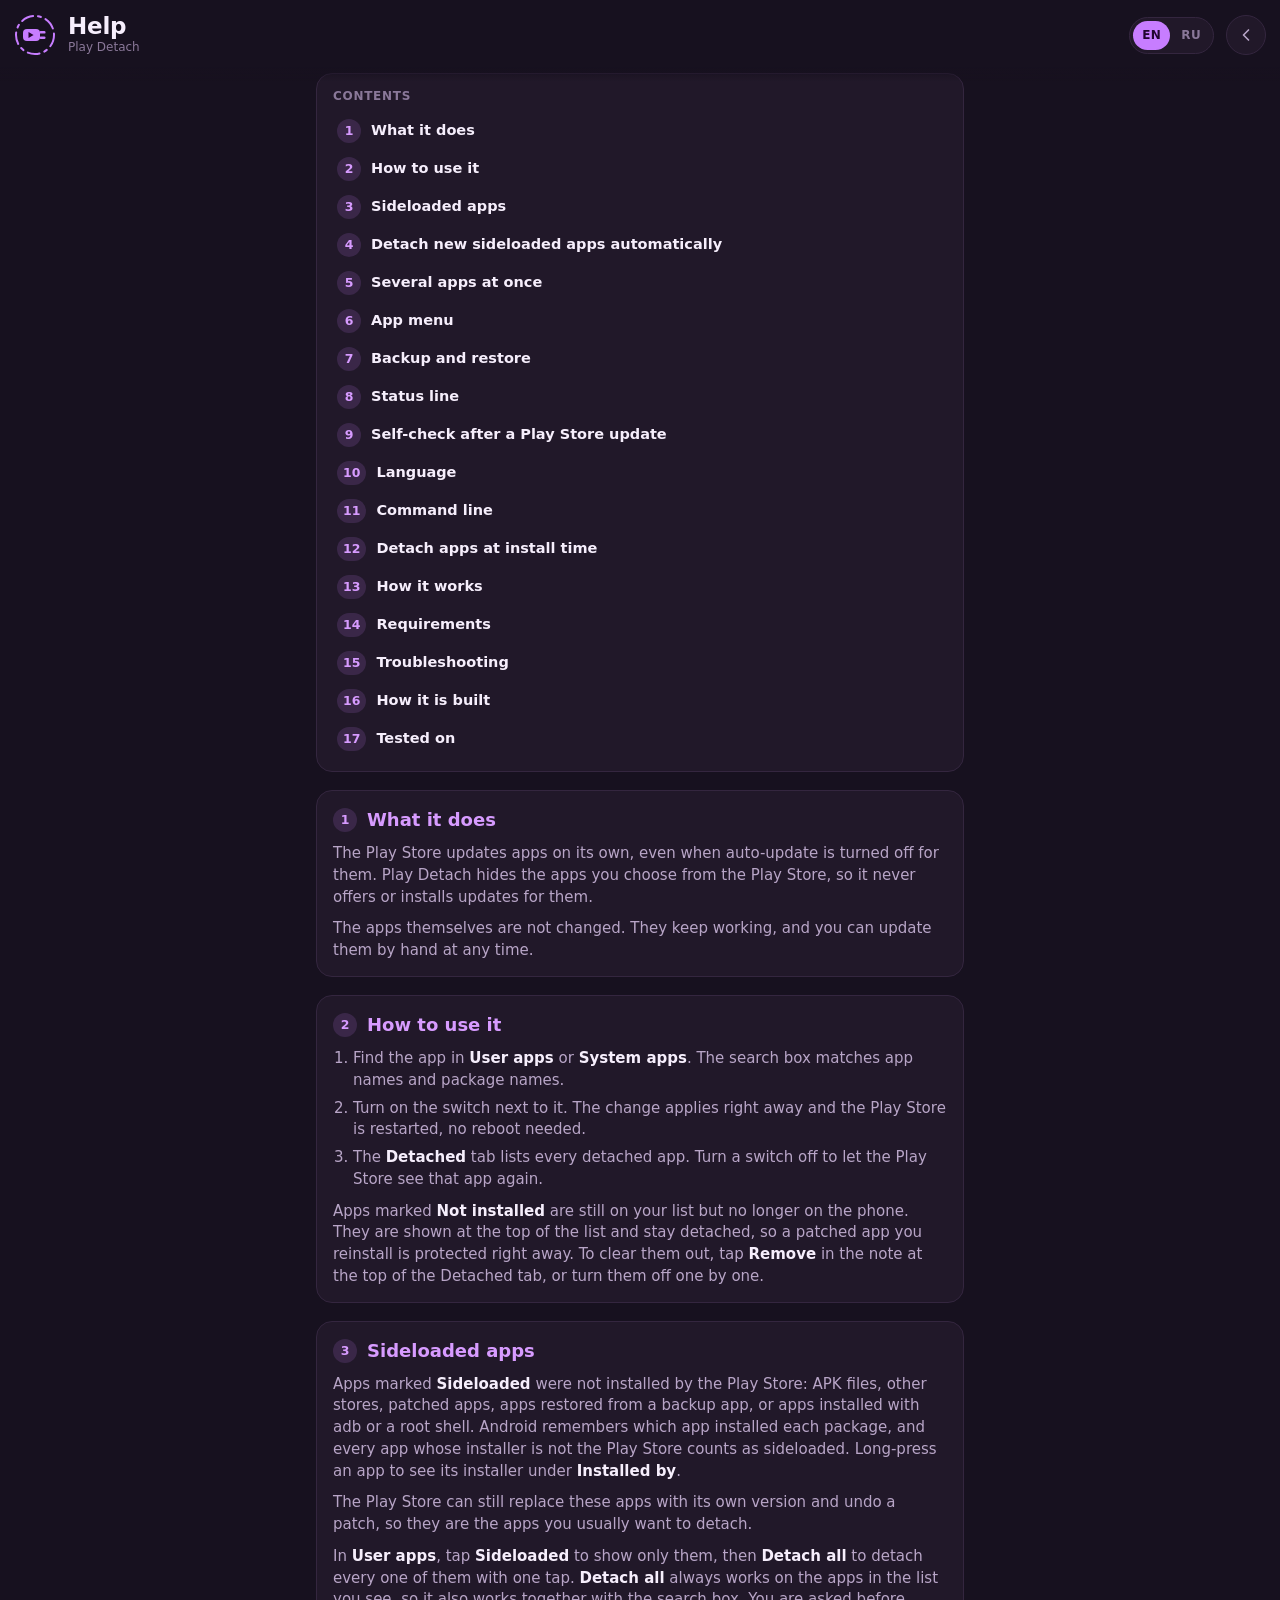
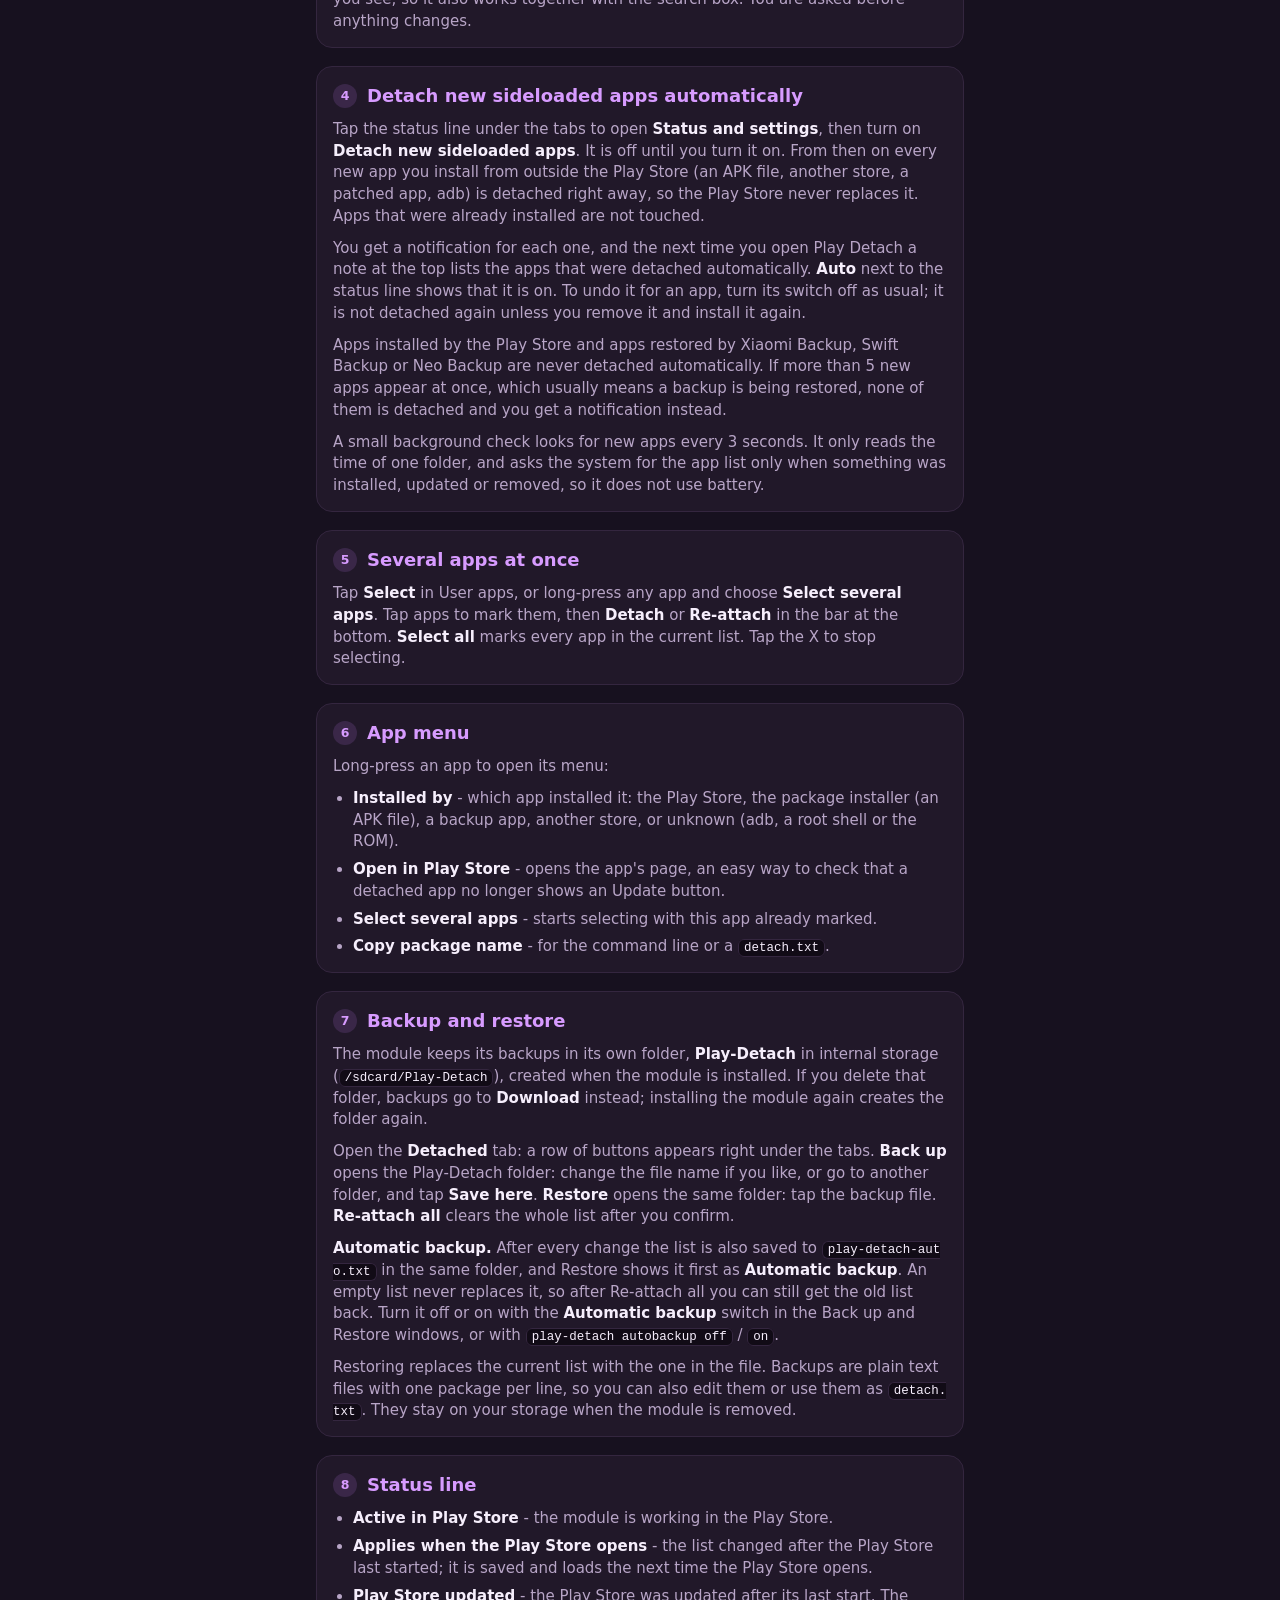
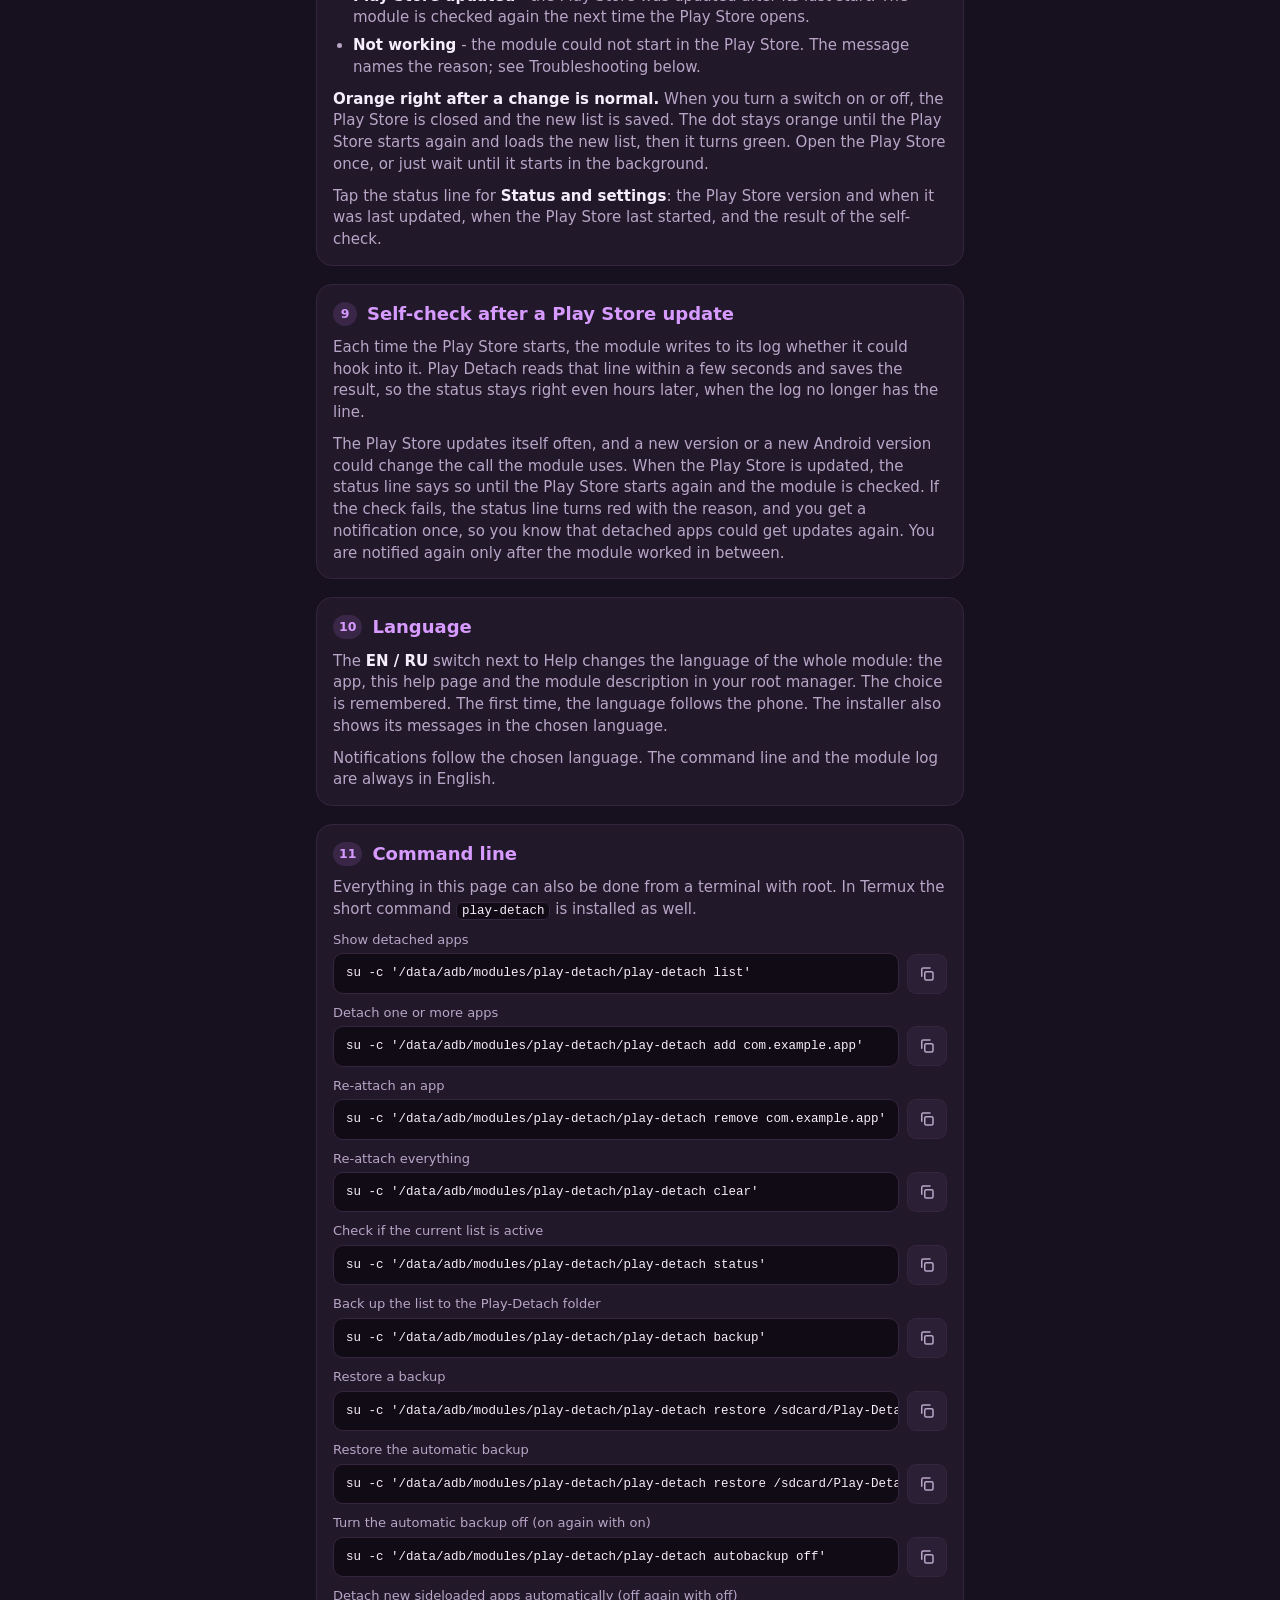
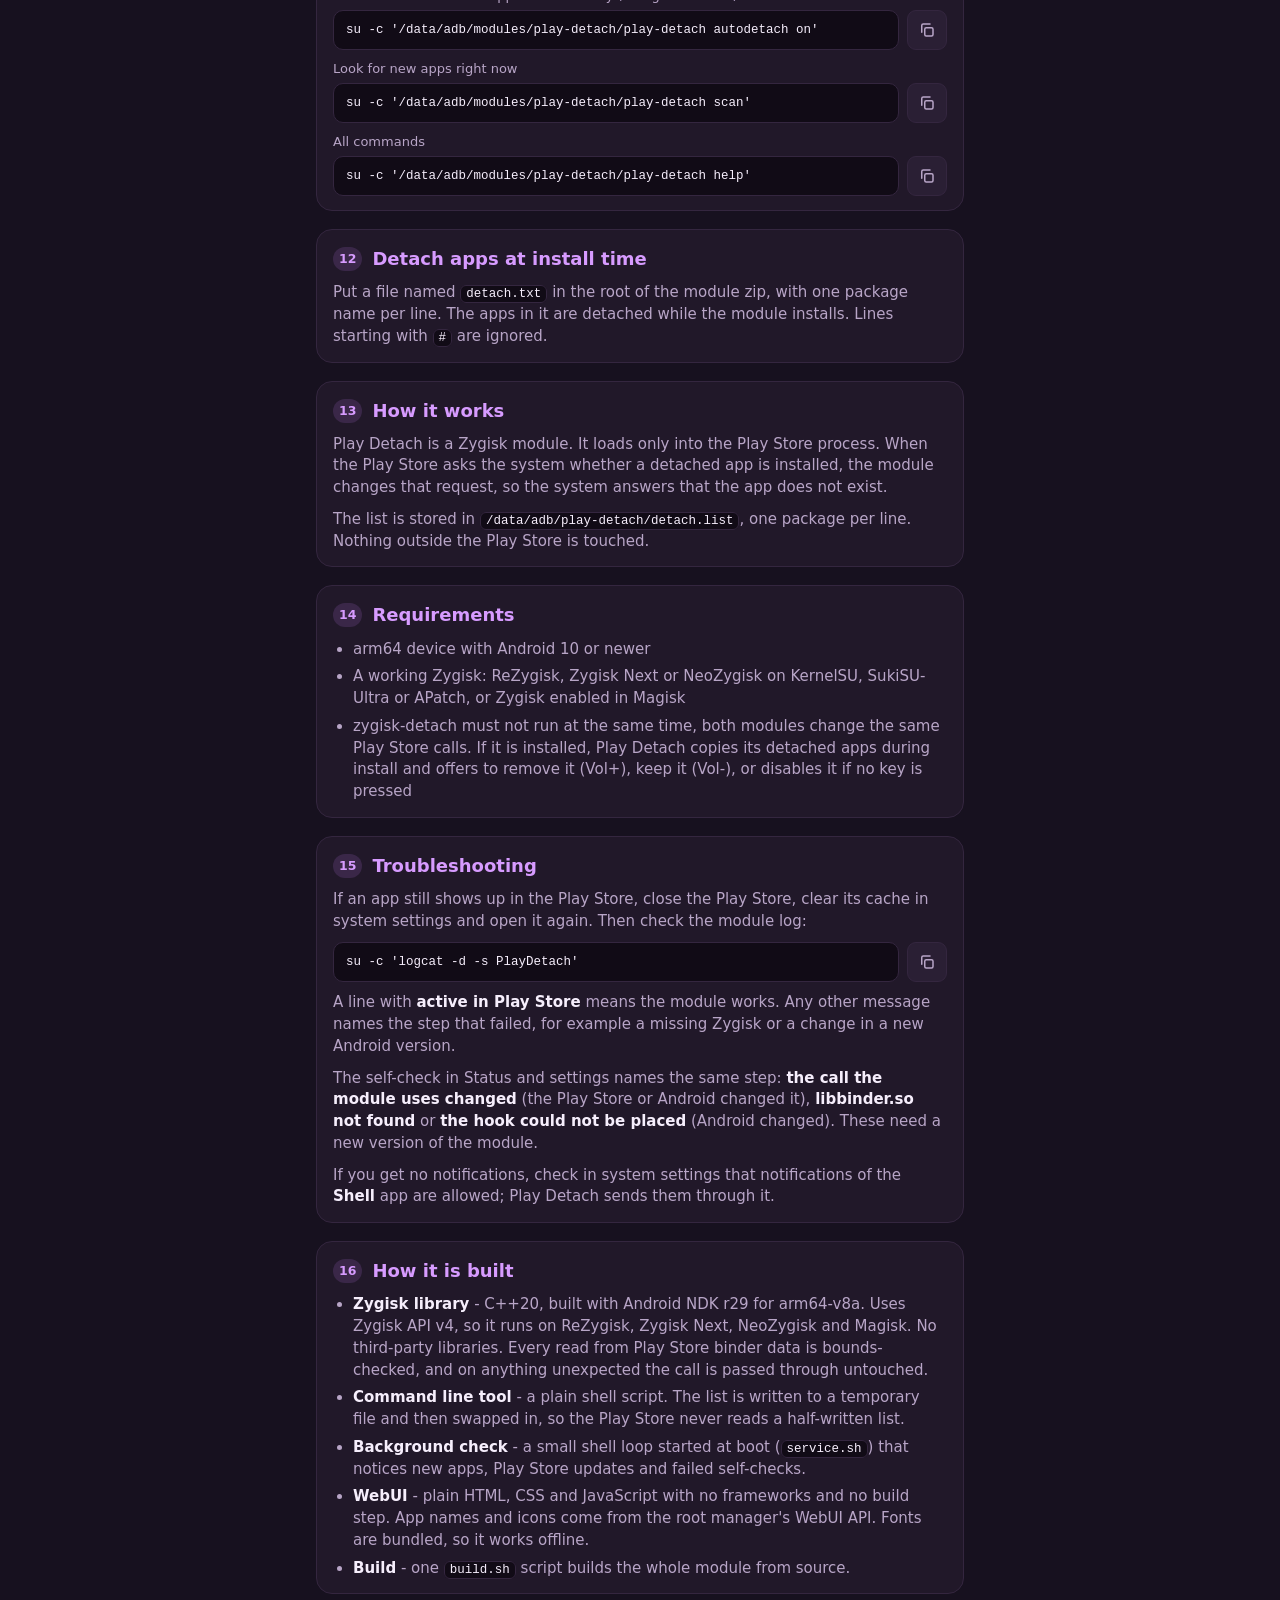
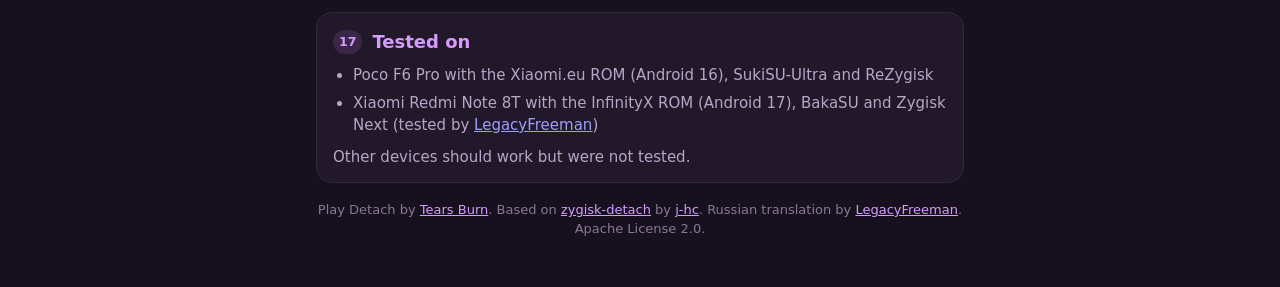
==== commit f7bfe662: "Add files via upload" ====
--- a/module/webroot/help.html
+++ b/module/webroot/help.html
@@ -47,7 +47,7 @@
         <li>Turn on the switch next to it. The change applies right away and the Play Store is restarted, no reboot needed.</li>
         <li>The <strong>Detached</strong> tab lists every detached app. Turn a switch off to let the Play Store see that app again.</li>
       </ol>
-      <p>Apps marked <strong>Not installed</strong> are still on your list but no longer on the phone. They stay detached, so a patched app you reinstall is protected right away. To clear them out, tap <strong>Remove</strong> in the note at the top of the Detached tab, or turn them off one by one.</p>
+      <p>Apps marked <strong>Not installed</strong> are still on your list but no longer on the phone. They are shown at the top of the list and stay detached, so a patched app you reinstall is protected right away. To clear them out, tap <strong>Remove</strong> in the note at the top of the Detached tab, or turn them off one by one.</p>
     </section>
 
     <section>
@@ -55,6 +55,14 @@
       <p>Apps marked <strong>Sideloaded</strong> were not installed by the Play Store: APK files, other stores, patched apps, apps restored from a backup app, or apps installed with adb or a root shell. Android remembers which app installed each package, and every app whose installer is not the Play Store counts as sideloaded. Long-press an app to see its installer under <strong>Installed by</strong>.</p>
       <p>The Play Store can still replace these apps with its own version and undo a patch, so they are the apps you usually want to detach.</p>
       <p>In <strong>User apps</strong>, tap <strong>Sideloaded</strong> to show only them, then <strong>Detach all</strong> to detach every one of them with one tap. <strong>Detach all</strong> always works on the apps in the list you see, so it also works together with the search box. You are asked before anything changes.</p>
+    </section>
+
+    <section>
+      <h2>Detach new sideloaded apps automatically</h2>
+      <p>Tap the status line under the tabs to open <strong>Status and settings</strong>, then turn on <strong>Detach new sideloaded apps</strong>. It is off until you turn it on. From then on every new app you install from outside the Play Store (an APK file, another store, a patched app, adb) is detached right away, so the Play Store never replaces it. Apps that were already installed are not touched.</p>
+      <p>You get a notification for each one, and the next time you open Play Detach a note at the top lists the apps that were detached automatically. <strong>Auto</strong> next to the status line shows that it is on. To undo it for an app, turn its switch off as usual; it is not detached again unless you remove it and install it again.</p>
+      <p>Apps installed by the Play Store and apps restored by Xiaomi Backup, Swift Backup or Neo Backup are never detached automatically. If more than 5 new apps appear at once, which usually means a backup is being restored, none of them is detached and you get a notification instead.</p>
+      <p>A small background check looks for new apps every 3 seconds. It only reads the time of one folder, and asks the system for the app list only when something was installed, updated or removed, so it does not use battery.</p>
     </section>
 
     <section>
@@ -86,15 +94,23 @@
       <ul>
         <li><strong>Active in Play Store</strong> - the module is working in the Play Store.</li>
         <li><strong>Applies when the Play Store opens</strong> - the list changed after the Play Store last started; it is saved and loads the next time the Play Store opens.</li>
-        <li><strong>Problem</strong> - the module could not start in the Play Store. The message shows the reason; see Troubleshooting below.</li>
+        <li><strong>Play Store updated</strong> - the Play Store was updated after its last start. The module is checked again the next time the Play Store opens.</li>
+        <li><strong>Not working</strong> - the module could not start in the Play Store. The message names the reason; see Troubleshooting below.</li>
       </ul>
       <p><strong>Orange right after a change is normal.</strong> When you turn a switch on or off, the Play Store is closed and the new list is saved. The dot stays orange until the Play Store starts again and loads the new list, then it turns green. Open the Play Store once, or just wait until it starts in the background.</p>
+      <p>Tap the status line for <strong>Status and settings</strong>: the Play Store version and when it was last updated, when the Play Store last started, and the result of the self-check.</p>
+    </section>
+
+    <section>
+      <h2>Self-check after a Play Store update</h2>
+      <p>Each time the Play Store starts, the module writes to its log whether it could hook into it. Play Detach reads that line within a few seconds and saves the result, so the status stays right even hours later, when the log no longer has the line.</p>
+      <p>The Play Store updates itself often, and a new version or a new Android version could change the call the module uses. When the Play Store is updated, the status line says so until the Play Store starts again and the module is checked. If the check fails, the status line turns red with the reason, and you get a notification once, so you know that detached apps could get updates again. You are notified again only after the module worked in between.</p>
     </section>
 
     <section>
       <h2>Language</h2>
       <p>The <strong>EN / RU</strong> switch next to Help changes the language of the whole module: the app, this help page and the module description in your root manager. The choice is remembered. The first time, the language follows the phone. The installer also shows its messages in the chosen language.</p>
-      <p>The command line and the module log are always in English.</p>
+      <p>Notifications follow the chosen language. The command line and the module log are always in English.</p>
     </section>
 
     <section>
@@ -110,6 +126,8 @@
         <div class="cmd"><span>Restore a backup</span><pre>su -c '/data/adb/modules/play-detach/play-detach restore /sdcard/Play-Detach/play-detach-backup.txt'</pre></div>
         <div class="cmd"><span>Restore the automatic backup</span><pre>su -c '/data/adb/modules/play-detach/play-detach restore /sdcard/Play-Detach/play-detach-auto.txt'</pre></div>
         <div class="cmd"><span>Turn the automatic backup off (on again with on)</span><pre>su -c '/data/adb/modules/play-detach/play-detach autobackup off'</pre></div>
+        <div class="cmd"><span>Detach new sideloaded apps automatically (off again with off)</span><pre>su -c '/data/adb/modules/play-detach/play-detach autodetach on'</pre></div>
+        <div class="cmd"><span>Look for new apps right now</span><pre>su -c '/data/adb/modules/play-detach/play-detach scan'</pre></div>
         <div class="cmd"><span>All commands</span><pre>su -c '/data/adb/modules/play-detach/play-detach help'</pre></div>
       </div>
     </section>
@@ -139,6 +157,8 @@
       <p>If an app still shows up in the Play Store, close the Play Store, clear its cache in system settings and open it again. Then check the module log:</p>
       <pre>su -c 'logcat -d -s PlayDetach'</pre>
       <p>A line with <strong>active in Play Store</strong> means the module works. Any other message names the step that failed, for example a missing Zygisk or a change in a new Android version.</p>
+      <p>The self-check in Status and settings names the same step: <strong>the call the module uses changed</strong> (the Play Store or Android changed it), <strong>libbinder.so not found</strong> or <strong>the hook could not be placed</strong> (Android changed). These need a new version of the module.</p>
+      <p>If you get no notifications, check in system settings that notifications of the <strong>Shell</strong> app are allowed; Play Detach sends them through it.</p>
     </section>
 
     <section>
@@ -146,6 +166,7 @@
       <ul>
         <li><strong>Zygisk library</strong> - C++20, built with Android NDK r29 for arm64-v8a. Uses Zygisk API v4, so it runs on ReZygisk, Zygisk Next, NeoZygisk and Magisk. No third-party libraries. Every read from Play Store binder data is bounds-checked, and on anything unexpected the call is passed through untouched.</li>
         <li><strong>Command line tool</strong> - a plain shell script. The list is written to a temporary file and then swapped in, so the Play Store never reads a half-written list.</li>
+        <li><strong>Background check</strong> - a small shell loop started at boot (<code>service.sh</code>) that notices new apps, Play Store updates and failed self-checks.</li>
         <li><strong>WebUI</strong> - plain HTML, CSS and JavaScript with no frameworks and no build step. App names and icons come from the root manager's WebUI API. Fonts are bundled, so it works offline.</li>
         <li><strong>Build</strong> - one <code>build.sh</code> script builds the whole module from source.</li>
       </ul>
@@ -177,7 +198,7 @@
         <li>Включите переключатель рядом с ним. Изменение применяется сразу, Play Маркет перезапускается, перезагрузка не нужна.</li>
         <li>На вкладке <strong>Откреплённые</strong> собраны все откреплённые приложения. Выключите переключатель, чтобы Play Маркет снова видел приложение.</li>
       </ol>
-      <p>Приложения с пометкой <strong>Не установлено</strong> ещё в вашем списке, но уже удалены с телефона. Они остаются откреплёнными, поэтому пропатченное приложение, которое вы установите снова, сразу защищено. Чтобы убрать их, нажмите <strong>Убрать</strong> в заметке вверху вкладки Откреплённые или выключите их по одному.</p>
+      <p>Приложения с пометкой <strong>Не установлено</strong> ещё в вашем списке, но уже удалены с телефона. Они показаны в начале списка и остаются откреплёнными, поэтому пропатченное приложение, которое вы установите снова, сразу защищено. Чтобы убрать их, нажмите <strong>Убрать</strong> в заметке вверху вкладки Откреплённые или выключите их по одному.</p>
     </section>
 
     <section>
@@ -185,6 +206,14 @@
       <p>Приложения с пометкой <strong>Вне Маркета</strong> установлены не через Play Маркет: из APK-файлов, из других магазинов, пропатченные, восстановленные из бэкапа или установленные через adb или root-терминал. Android помнит, какое приложение установило каждый пакет, и всё, что установлено не Play Маркетом, считается «вне Маркета». Удерживайте приложение, чтобы увидеть установщик в строке <strong>Установлено через</strong>.</p>
       <p>Play Маркет всё равно может заменить такие приложения своей версией и отменить патч, поэтому обычно именно их и стоит открепить.</p>
       <p>На вкладке <strong>Сторонние</strong> нажмите <strong>Вне Маркета</strong>, чтобы показать только их, а затем <strong>Открепить все</strong>, чтобы открепить их одним нажатием. <strong>Открепить все</strong> всегда действует на приложения из списка, который вы видите, поэтому работает и вместе с поиском. Перед изменением модуль спрашивает подтверждение.</p>
+    </section>
+
+    <section>
+      <h2>Автоматическое открепление новых приложений вне Маркета</h2>
+      <p>Нажмите на строку статуса под вкладками, чтобы открыть <strong>Статус и настройки</strong>, и включите <strong>Откреплять новые приложения вне Маркета</strong>. Пока вы её не включите, функция выключена. После этого каждое новое приложение, установленное не из Play Маркета (APK-файл, другой магазин, пропатченное приложение, adb), сразу открепляется, и Play Маркет никогда его не заменит. Уже установленные приложения не затрагиваются.</p>
+      <p>О каждом таком приложении приходит уведомление, а при следующем открытии Play Detach заметка вверху показывает, что было откреплено автоматически. Метка <strong>Авто</strong> рядом со строкой статуса показывает, что функция включена. Чтобы отменить это для приложения, просто выключите его переключатель; снова оно открепится, только если его удалить и установить заново.</p>
+      <p>Приложения, установленные Play Маркетом, и приложения, восстановленные через Xiaomi Backup, Swift Backup или Neo Backup, никогда не открепляются автоматически. Если сразу появляется больше 5 новых приложений, что обычно означает восстановление из бэкапа, ни одно из них не открепляется, а вместо этого приходит уведомление.</p>
+      <p>Небольшая фоновая проверка ищет новые приложения каждые 3 секунды. Она читает только время изменения одной папки и запрашивает список приложений у системы, только когда что-то установлено, обновлено или удалено, поэтому не расходует батарею.</p>
     </section>
 
     <section>
@@ -216,15 +245,23 @@
       <ul>
         <li><strong>Работает в Play Маркете</strong> - модуль работает в Play Маркете.</li>
         <li><strong>Применится при запуске Play Маркета</strong> - список изменился после последнего запуска Play Маркета; он сохранён и загрузится, когда Play Маркет откроется снова.</li>
-        <li><strong>Проблема</strong> - модуль не смог запуститься в Play Маркете. В сообщении указана причина; см. «Устранение неполадок» ниже.</li>
+        <li><strong>Play Маркет обновлён</strong> - Play Маркет обновился после последнего запуска. Модуль проверится снова, когда Play Маркет откроется.</li>
+        <li><strong>Не работает</strong> - модуль не смог запуститься в Play Маркете. В сообщении указана причина; см. «Устранение неполадок» ниже.</li>
       </ul>
       <p><strong>Оранжевый цвет сразу после изменения - это нормально.</strong> Когда вы переключаете приложение, Play Маркет закрывается, а новый список сохраняется. Точка остаётся оранжевой, пока Play Маркет не запустится и не загрузит новый список, затем становится зелёной. Откройте Play Маркет один раз или просто подождите, пока он запустится в фоне.</p>
+      <p>Нажмите на строку статуса, чтобы открыть <strong>Статус и настройки</strong>: версия Play Маркета и когда он обновлялся, когда он последний раз запускался и результат самопроверки.</p>
+    </section>
+
+    <section>
+      <h2>Самопроверка после обновления Play Маркета</h2>
+      <p>При каждом запуске Play Маркета модуль пишет в журнал, удалось ли ему подключиться. Play Detach читает эту строку в течение нескольких секунд и сохраняет результат, поэтому статус остаётся верным и через много часов, когда в журнале этой строки уже нет.</p>
+      <p>Play Маркет часто обновляется сам, а новая версия Play Маркета или Android может изменить вызов, который использует модуль. После обновления Play Маркета строка статуса сообщает об этом, пока Play Маркет не запустится снова и модуль не проверится. Если проверка не пройдена, строка статуса становится красной с причиной, и один раз приходит уведомление, чтобы вы знали, что откреплённые приложения снова могут обновиться. Повторное уведомление придёт, только если модуль в промежутке снова заработал.</p>
     </section>
 
     <section>
       <h2>Язык</h2>
       <p>Переключатель <strong>EN / RU</strong> рядом с кнопкой Справка меняет язык всего модуля: приложения, этой справки и описания модуля в root-менеджере. Выбор запоминается. При первом запуске язык выбирается по языку телефона. Установщик модуля тоже показывает сообщения на выбранном языке.</p>
-      <p>Командная строка и журнал модуля всегда на английском.</p>
+      <p>Уведомления приходят на выбранном языке. Командная строка и журнал модуля всегда на английском.</p>
     </section>
 
     <section>
@@ -240,6 +277,8 @@
         <div class="cmd"><span>Восстановить бэкап</span><pre>su -c '/data/adb/modules/play-detach/play-detach restore /sdcard/Play-Detach/play-detach-backup.txt'</pre></div>
         <div class="cmd"><span>Восстановить автоматический бэкап</span><pre>su -c '/data/adb/modules/play-detach/play-detach restore /sdcard/Play-Detach/play-detach-auto.txt'</pre></div>
         <div class="cmd"><span>Выключить автоматический бэкап (включить снова - on)</span><pre>su -c '/data/adb/modules/play-detach/play-detach autobackup off'</pre></div>
+        <div class="cmd"><span>Автоматически откреплять новые приложения вне Маркета (выключить - off)</span><pre>su -c '/data/adb/modules/play-detach/play-detach autodetach on'</pre></div>
+        <div class="cmd"><span>Проверить новые приложения прямо сейчас</span><pre>su -c '/data/adb/modules/play-detach/play-detach scan'</pre></div>
         <div class="cmd"><span>Все команды</span><pre>su -c '/data/adb/modules/play-detach/play-detach help'</pre></div>
       </div>
     </section>
@@ -269,6 +308,8 @@
       <p>Если приложение всё ещё видно в Play Маркете, закройте Play Маркет, очистите его кэш в настройках системы и откройте снова. Затем проверьте журнал модуля:</p>
       <pre>su -c 'logcat -d -s PlayDetach'</pre>
       <p>Строка <strong>active in Play Store</strong> означает, что модуль работает. Любое другое сообщение называет шаг, на котором произошла ошибка, например отсутствие Zygisk или изменения в новой версии Android.</p>
+      <p>Самопроверка в окне «Статус и настройки» называет тот же шаг: <strong>изменился вызов, который использует модуль</strong> (его изменил Play Маркет или Android), <strong>libbinder.so не найден</strong> или <strong>не удалось установить хук</strong> (изменился Android). В этих случаях нужна новая версия модуля.</p>
+      <p>Если уведомления не приходят, проверьте в настройках системы, что уведомления приложения <strong>Shell</strong> (Оболочка) разрешены; Play Detach отправляет их через него.</p>
     </section>
 
     <section>
@@ -276,6 +317,7 @@
       <ul>
         <li><strong>Библиотека Zygisk</strong> - C++20, собрана с Android NDK r29 для arm64-v8a. Использует Zygisk API v4, поэтому работает на ReZygisk, Zygisk Next, NeoZygisk и Magisk. Без сторонних библиотек. Каждое чтение данных binder Play Маркета проверяется на выход за границы, а при любых неожиданных данных вызов пропускается без изменений.</li>
         <li><strong>Инструмент командной строки</strong> - обычный shell-скрипт. Список записывается во временный файл и затем подменяется, поэтому Play Маркет никогда не прочитает наполовину записанный список.</li>
+        <li><strong>Фоновая проверка</strong> - небольшой shell-цикл, запускаемый при загрузке (<code>service.sh</code>), который замечает новые приложения, обновления Play Маркета и непройденные самопроверки.</li>
         <li><strong>WebUI</strong> - чистые HTML, CSS и JavaScript без фреймворков и сборки. Названия и иконки приложений берутся из WebUI API root-менеджера. Шрифты встроены, поэтому всё работает без интернета.</li>
         <li><strong>Сборка</strong> - один скрипт <code>build.sh</code> собирает весь модуль из исходников.</li>
       </ul>
--- a/module/webroot/style.css
+++ b/module/webroot/style.css
@@ -326,7 +326,33 @@
 .status[data-state="idle"] .dot { background: var(--accent); box-shadow: 0 0 0 4px var(--accent-soft); }
 .status[data-state="warn"] .dot { background: var(--warn); box-shadow: 0 0 0 4px rgba(255, 196, 107, 0.15); }
 .status[data-state="error"] .dot { background: var(--danger); box-shadow: 0 0 0 4px rgba(255, 122, 138, 0.15); }
-.status .text { min-width: 0; }
+.status .text { min-width: 0; flex: 1; }
+/* The status line opens Status and settings */
+button.status {
+  width: 100%;
+  border: 0;
+  background: none;
+  font: inherit;
+  font-size: 13px;
+  text-align: left;
+  cursor: pointer;
+  padding: 2px 2px;
+  border-radius: 10px;
+}
+button.status:active { background: var(--card); }
+.status .gear { width: 17px; height: 17px; flex: none; color: var(--faint); }
+.status-auto {
+  flex: none;
+  font-size: 10.5px;
+  font-weight: 800;
+  letter-spacing: 0.04em;
+  text-transform: uppercase;
+  color: var(--accent-hi);
+  border: 1px solid color-mix(in srgb, var(--accent) 45%, var(--line));
+  background: var(--accent-soft);
+  border-radius: 999px;
+  padding: 1px 7px;
+}
 
 /* ---------- List ---------- */
 main { padding: 4px 14px 120px; }
@@ -367,7 +393,9 @@
   text-transform: uppercase;
 }
 .meta { min-width: 0; }
-.name { font-weight: 700; font-size: 15px; overflow: hidden; text-overflow: ellipsis; white-space: nowrap; }
+.name { display: flex; align-items: baseline; min-width: 0; font-weight: 700; font-size: 15px; white-space: nowrap; }
+.name .label { min-width: 0; overflow: hidden; text-overflow: ellipsis; }
+.name .badge { flex: none; }
 .pkg {
   font-family: var(--f-mono);
   font-size: 11.5px;
@@ -773,6 +801,39 @@
 .auto-row small { font-size: 12px; color: var(--faint); }
 .app-src { font-size: 12.5px; color: var(--c-user); margin-top: 3px; }
 
+/* Note about apps detached automatically */
+.note.info {
+  border-color: color-mix(in srgb, var(--accent) 55%, var(--line));
+  background: color-mix(in srgb, var(--accent) 9%, var(--card));
+}
+.note.info .note-btn { background: var(--accent); color: var(--accent-fg); }
+
+/* Status and settings */
+#settings .sheet { max-height: 88vh; overflow-y: auto; }
+.health {
+  border: 1px solid var(--line);
+  border-radius: 14px;
+  background: var(--bg-deep);
+  padding: 12px 14px;
+  display: grid;
+  gap: 8px;
+}
+.health-head { display: flex; align-items: center; gap: 10px; }
+.health-head strong { font-size: 15px; }
+.health .dot { width: 10px; height: 10px; border-radius: 50%; flex: none; background: var(--accent); }
+.health[data-state="ok"] .dot { background: var(--ok); box-shadow: 0 0 0 4px rgba(111, 227, 168, 0.15); }
+.health[data-state="warn"] .dot { background: var(--warn); box-shadow: 0 0 0 4px rgba(255, 196, 107, 0.15); }
+.health[data-state="error"] { border-color: color-mix(in srgb, var(--danger) 50%, var(--line)); }
+.health[data-state="error"] .dot { background: var(--danger); box-shadow: 0 0 0 4px rgba(255, 122, 138, 0.15); }
+.health-lines { margin: 0; padding: 0 0 0 20px; display: grid; gap: 3px; font-size: 13px; color: var(--muted); }
+.health-lines .bad { color: var(--danger); }
+.recent { display: grid; gap: 6px; }
+.recent-h { font-size: 12px; font-weight: 800; letter-spacing: 0.04em; text-transform: uppercase; color: var(--faint); }
+.recent ul { margin: 0; padding: 0; list-style: none; display: grid; gap: 4px; }
+.recent li { display: flex; gap: 10px; font-size: 13px; }
+.recent li span { flex: 1; min-width: 0; overflow: hidden; text-overflow: ellipsis; white-space: nowrap; }
+.recent li time { flex: none; color: var(--faint); font-variant-numeric: tabular-nums; }
+
 /* Narrow screens: drop the action icons so every label fits */
 @media (max-width: 380px) {
   .act svg { display: none; }
@@ -803,3 +864,72 @@
   html[lang="ru"] .act { font-size: 11px; padding: 9px 2px; gap: 3px; }
   html[lang="ru"] .act .cnt { padding: 0 4px; }
 }
+
+/* Help: contents with numbered links and a back-to-top arrow */
+.help .toc {
+  background: var(--card);
+  border: 1px solid var(--line);
+  border-radius: var(--radius);
+  padding: 14px 16px;
+  display: grid;
+  gap: 2px;
+}
+.toc-title {
+  font-size: 12px;
+  font-weight: 800;
+  letter-spacing: 0.06em;
+  text-transform: uppercase;
+  color: var(--faint);
+  margin-bottom: 6px;
+}
+.toc a {
+  display: flex;
+  align-items: baseline;
+  gap: 10px;
+  padding: 6px 4px;
+  border-radius: 8px;
+  color: var(--fg);
+  text-decoration: none;
+  font-size: 14.5px;
+  font-weight: 600;
+}
+.toc a:active { background: var(--card-hi); }
+.help .num {
+  flex: none;
+  display: inline-grid;
+  place-items: center;
+  min-width: 24px;
+  height: 24px;
+  padding: 0 6px;
+  border-radius: 999px;
+  background: var(--accent-soft);
+  color: var(--accent-hi);
+  font-family: var(--f-body);
+  font-size: 12.5px;
+  font-weight: 800;
+  font-variant-numeric: tabular-nums;
+}
+.help h2 .num { margin-right: 10px; vertical-align: 2px; }
+.help section { scroll-margin-top: 84px; }
+.to-top {
+  position: fixed;
+  right: 16px;
+  bottom: 20px;
+  width: 48px;
+  height: 48px;
+  border-radius: 50%;
+  border: 1px solid color-mix(in srgb, var(--accent) 45%, var(--line));
+  background: var(--accent);
+  color: var(--accent-fg);
+  display: grid;
+  place-items: center;
+  padding: 0;
+  box-shadow: 0 8px 24px rgba(0, 0, 0, 0.45);
+  opacity: 0;
+  transform: translateY(12px);
+  pointer-events: none;
+  transition: opacity 0.2s, transform 0.2s;
+  z-index: 15;
+}
+.to-top svg { width: 22px; height: 22px; }
+.to-top.show { opacity: 1; transform: none; pointer-events: auto; }
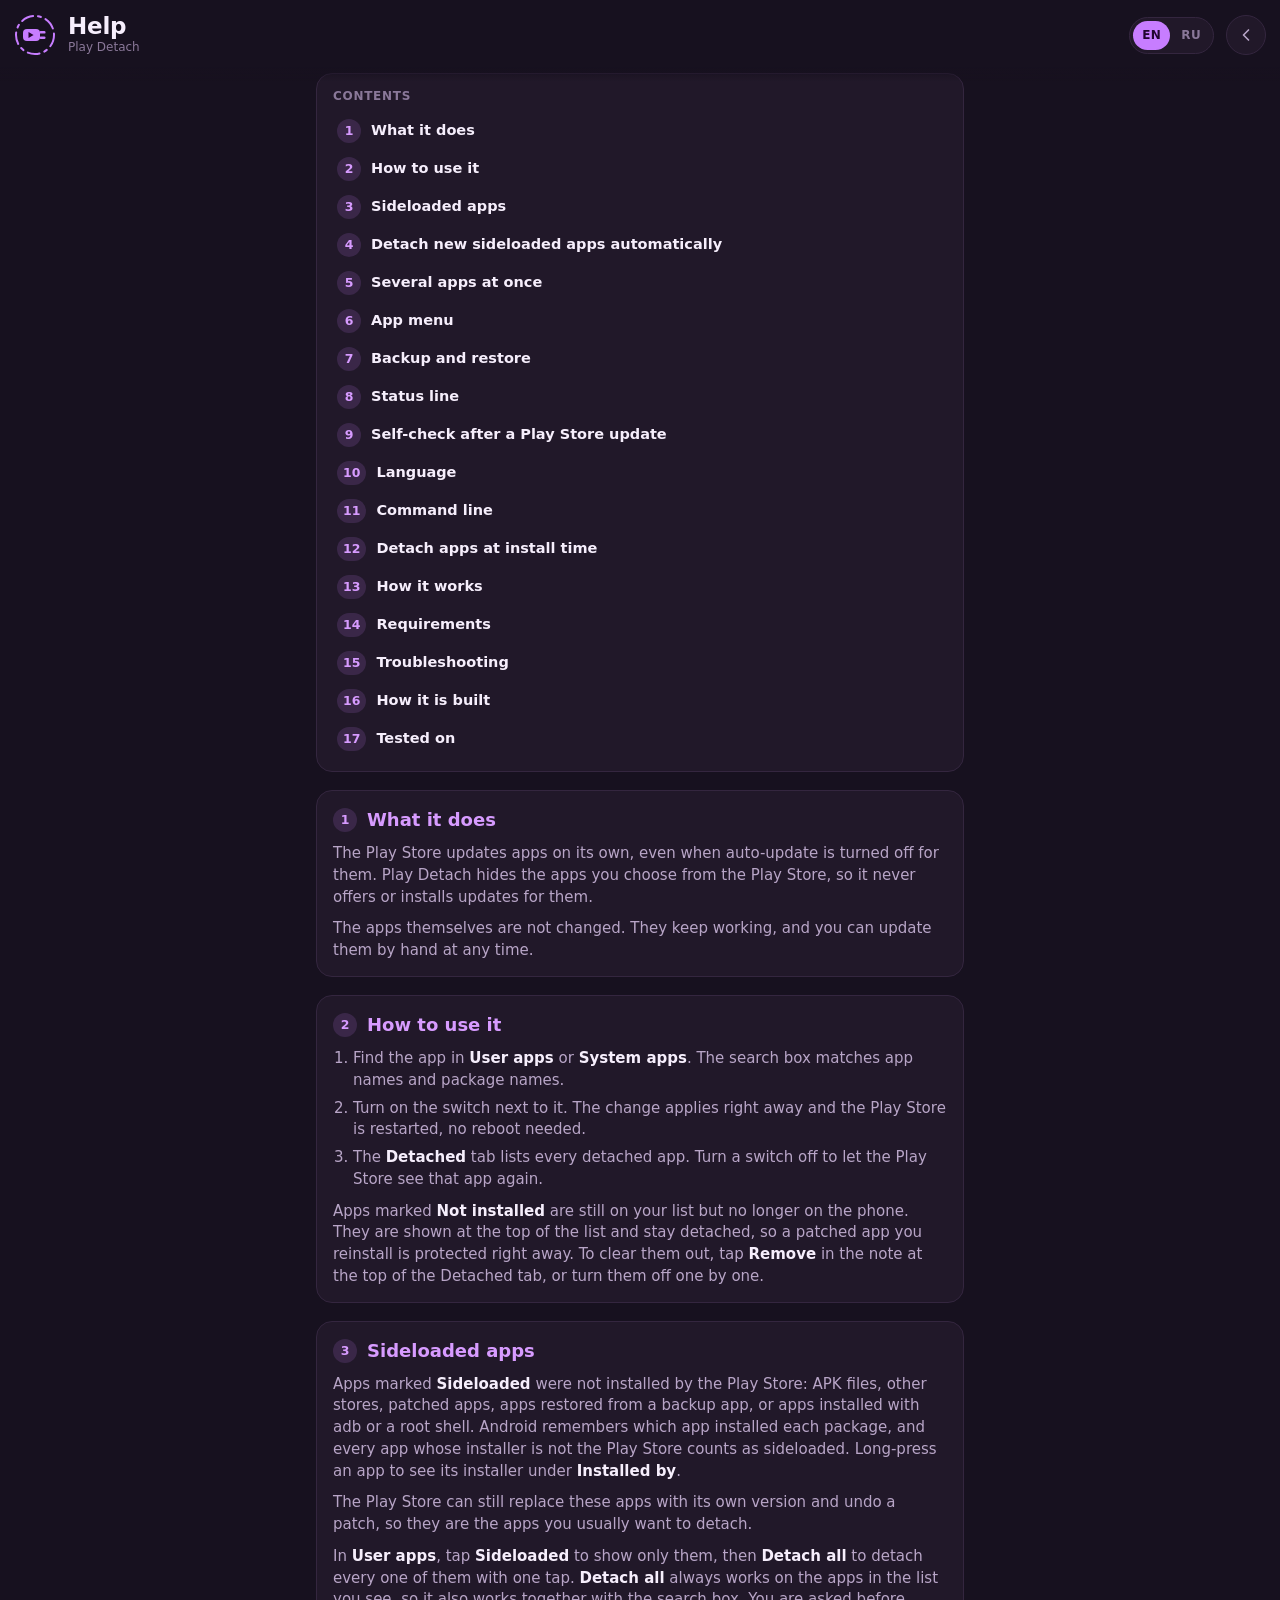
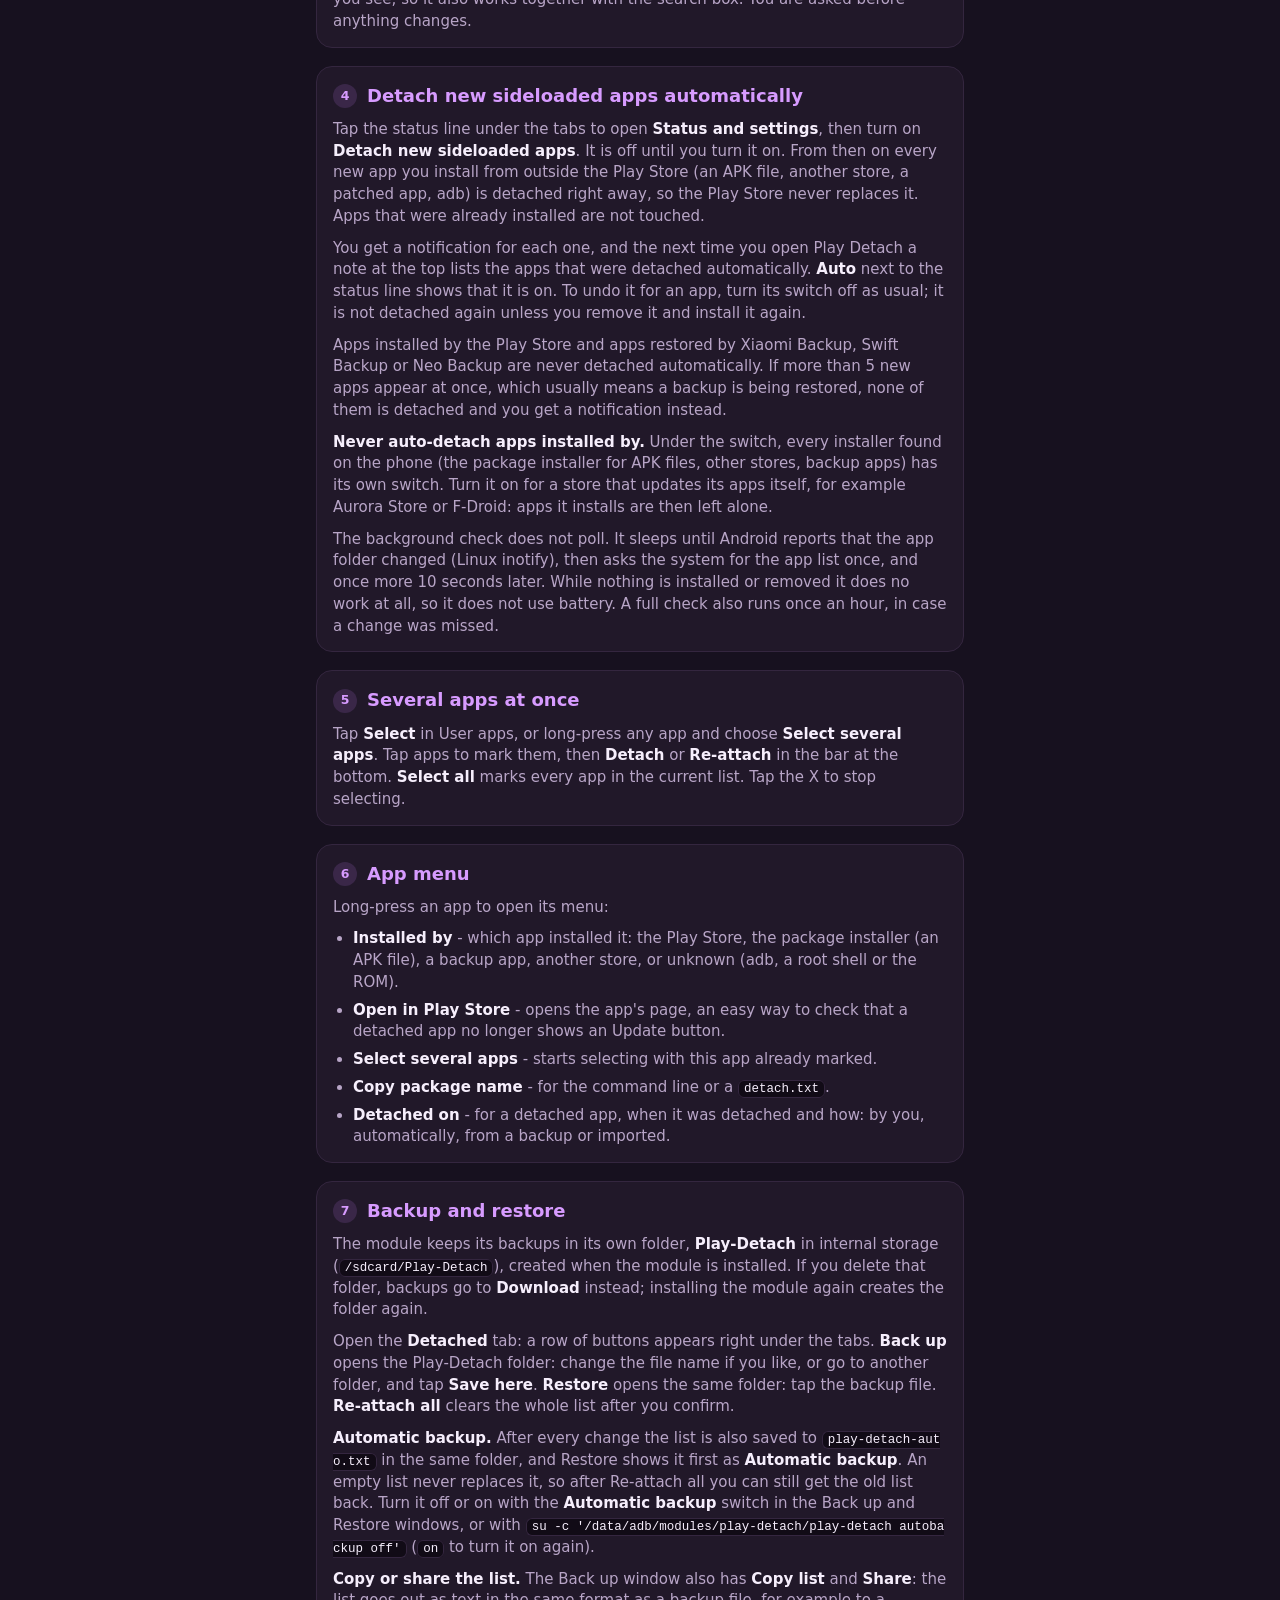
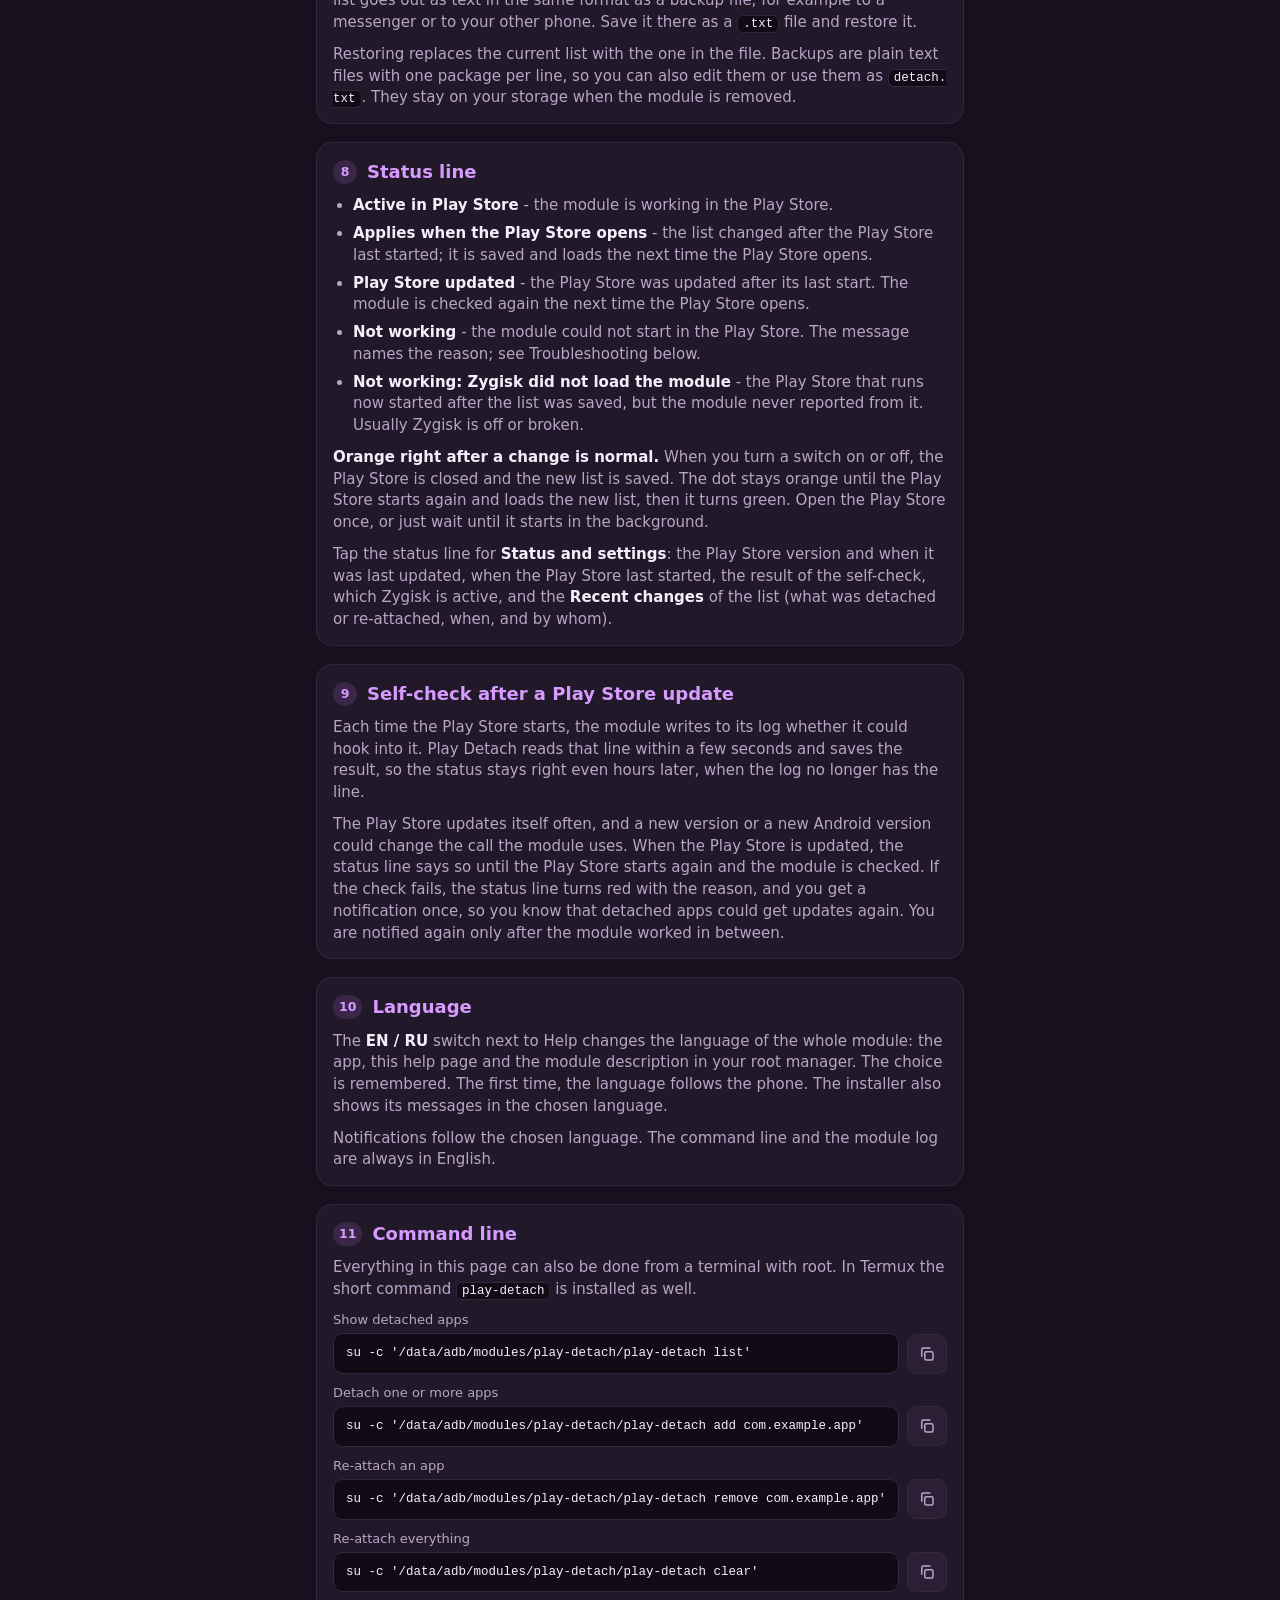
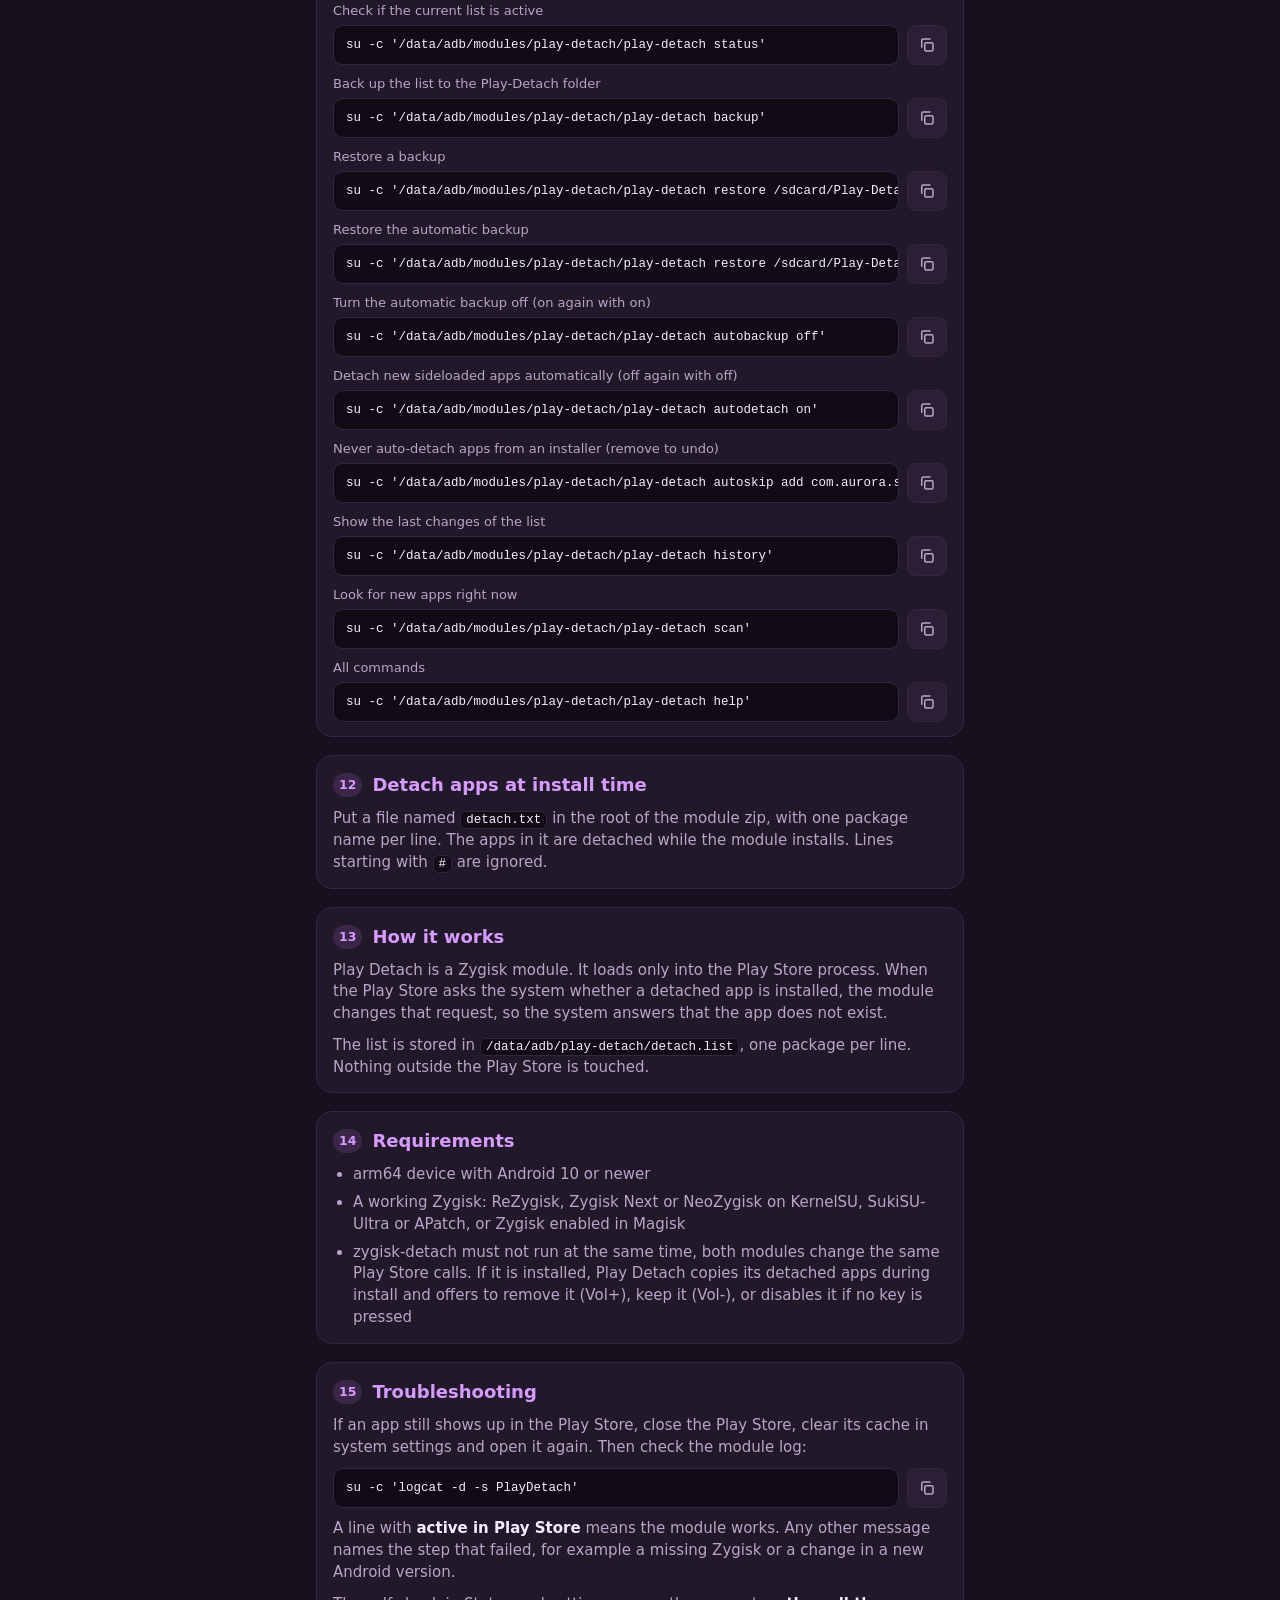
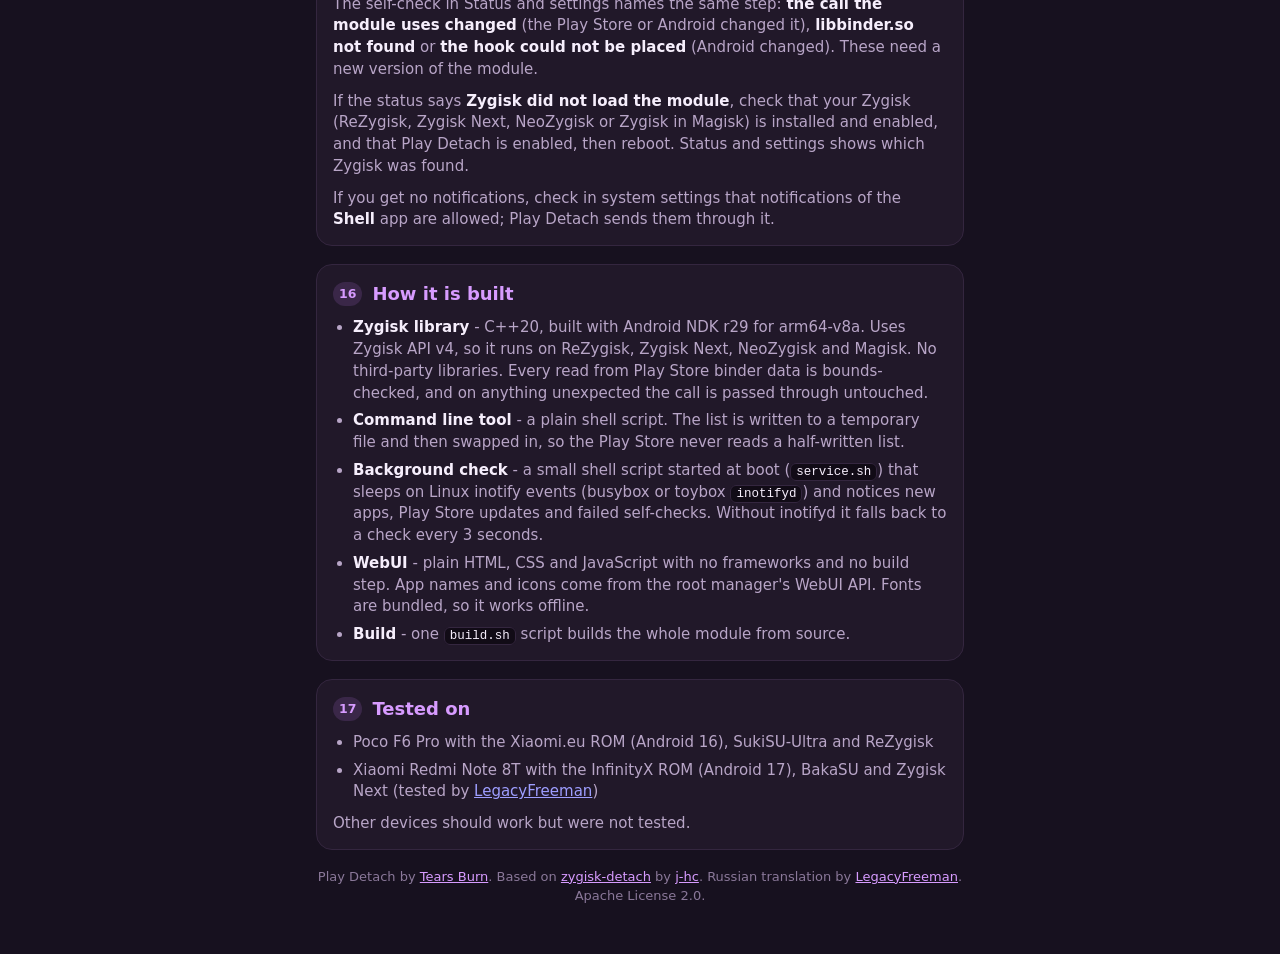
==== commit 9f6615a8: "Add files via upload" ====
--- a/module/webroot/help.html
+++ b/module/webroot/help.html
@@ -62,7 +62,8 @@
       <p>Tap the status line under the tabs to open <strong>Status and settings</strong>, then turn on <strong>Detach new sideloaded apps</strong>. It is off until you turn it on. From then on every new app you install from outside the Play Store (an APK file, another store, a patched app, adb) is detached right away, so the Play Store never replaces it. Apps that were already installed are not touched.</p>
       <p>You get a notification for each one, and the next time you open Play Detach a note at the top lists the apps that were detached automatically. <strong>Auto</strong> next to the status line shows that it is on. To undo it for an app, turn its switch off as usual; it is not detached again unless you remove it and install it again.</p>
       <p>Apps installed by the Play Store and apps restored by Xiaomi Backup, Swift Backup or Neo Backup are never detached automatically. If more than 5 new apps appear at once, which usually means a backup is being restored, none of them is detached and you get a notification instead.</p>
-      <p>A small background check looks for new apps every 3 seconds. It only reads the time of one folder, and asks the system for the app list only when something was installed, updated or removed, so it does not use battery.</p>
+      <p><strong>Never auto-detach apps installed by.</strong> Under the switch, every installer found on the phone (the package installer for APK files, other stores, backup apps) has its own switch. Turn it on for a store that updates its apps itself, for example Aurora Store or F-Droid: apps it installs are then left alone.</p>
+      <p>The background check does not poll. It sleeps until Android reports that the app folder changed (Linux inotify), then asks the system for the app list once, and once more 10 seconds later. While nothing is installed or removed it does no work at all, so it does not use battery. A full check also runs once an hour, in case a change was missed.</p>
     </section>
 
     <section>
@@ -78,6 +79,7 @@
         <li><strong>Open in Play Store</strong> - opens the app's page, an easy way to check that a detached app no longer shows an Update button.</li>
         <li><strong>Select several apps</strong> - starts selecting with this app already marked.</li>
         <li><strong>Copy package name</strong> - for the command line or a <code>detach.txt</code>.</li>
+        <li><strong>Detached on</strong> - for a detached app, when it was detached and how: by you, automatically, from a backup or imported.</li>
       </ul>
     </section>
 
@@ -85,7 +87,8 @@
       <h2>Backup and restore</h2>
       <p>The module keeps its backups in its own folder, <strong>Play-Detach</strong> in internal storage (<code>/sdcard/Play-Detach</code>), created when the module is installed. If you delete that folder, backups go to <strong>Download</strong> instead; installing the module again creates the folder again.</p>
       <p>Open the <strong>Detached</strong> tab: a row of buttons appears right under the tabs. <strong>Back up</strong> opens the Play-Detach folder: change the file name if you like, or go to another folder, and tap <strong>Save here</strong>. <strong>Restore</strong> opens the same folder: tap the backup file. <strong>Re-attach all</strong> clears the whole list after you confirm.</p>
-      <p><strong>Automatic backup.</strong> After every change the list is also saved to <code>play-detach-auto.txt</code> in the same folder, and Restore shows it first as <strong>Automatic backup</strong>. An empty list never replaces it, so after Re-attach all you can still get the old list back. Turn it off or on with the <strong>Automatic backup</strong> switch in the Back up and Restore windows, or with <code>play-detach autobackup off</code> / <code>on</code>.</p>
+      <p><strong>Automatic backup.</strong> After every change the list is also saved to <code>play-detach-auto.txt</code> in the same folder, and Restore shows it first as <strong>Automatic backup</strong>. An empty list never replaces it, so after Re-attach all you can still get the old list back. Turn it off or on with the <strong>Automatic backup</strong> switch in the Back up and Restore windows, or with <code>su -c '/data/adb/modules/play-detach/play-detach autobackup off'</code> (<code>on</code> to turn it on again).</p>
+      <p><strong>Copy or share the list.</strong> The Back up window also has <strong>Copy list</strong> and <strong>Share</strong>: the list goes out as text in the same format as a backup file, for example to a messenger or to your other phone. Save it there as a <code>.txt</code> file and restore it.</p>
       <p>Restoring replaces the current list with the one in the file. Backups are plain text files with one package per line, so you can also edit them or use them as <code>detach.txt</code>. They stay on your storage when the module is removed.</p>
     </section>
 
@@ -96,9 +99,10 @@
         <li><strong>Applies when the Play Store opens</strong> - the list changed after the Play Store last started; it is saved and loads the next time the Play Store opens.</li>
         <li><strong>Play Store updated</strong> - the Play Store was updated after its last start. The module is checked again the next time the Play Store opens.</li>
         <li><strong>Not working</strong> - the module could not start in the Play Store. The message names the reason; see Troubleshooting below.</li>
+        <li><strong>Not working: Zygisk did not load the module</strong> - the Play Store that runs now started after the list was saved, but the module never reported from it. Usually Zygisk is off or broken.</li>
       </ul>
       <p><strong>Orange right after a change is normal.</strong> When you turn a switch on or off, the Play Store is closed and the new list is saved. The dot stays orange until the Play Store starts again and loads the new list, then it turns green. Open the Play Store once, or just wait until it starts in the background.</p>
-      <p>Tap the status line for <strong>Status and settings</strong>: the Play Store version and when it was last updated, when the Play Store last started, and the result of the self-check.</p>
+      <p>Tap the status line for <strong>Status and settings</strong>: the Play Store version and when it was last updated, when the Play Store last started, the result of the self-check, which Zygisk is active, and the <strong>Recent changes</strong> of the list (what was detached or re-attached, when, and by whom).</p>
     </section>
 
     <section>
@@ -127,6 +131,8 @@
         <div class="cmd"><span>Restore the automatic backup</span><pre>su -c '/data/adb/modules/play-detach/play-detach restore /sdcard/Play-Detach/play-detach-auto.txt'</pre></div>
         <div class="cmd"><span>Turn the automatic backup off (on again with on)</span><pre>su -c '/data/adb/modules/play-detach/play-detach autobackup off'</pre></div>
         <div class="cmd"><span>Detach new sideloaded apps automatically (off again with off)</span><pre>su -c '/data/adb/modules/play-detach/play-detach autodetach on'</pre></div>
+        <div class="cmd"><span>Never auto-detach apps from an installer (remove to undo)</span><pre>su -c '/data/adb/modules/play-detach/play-detach autoskip add com.aurora.store'</pre></div>
+        <div class="cmd"><span>Show the last changes of the list</span><pre>su -c '/data/adb/modules/play-detach/play-detach history'</pre></div>
         <div class="cmd"><span>Look for new apps right now</span><pre>su -c '/data/adb/modules/play-detach/play-detach scan'</pre></div>
         <div class="cmd"><span>All commands</span><pre>su -c '/data/adb/modules/play-detach/play-detach help'</pre></div>
       </div>
@@ -158,6 +164,7 @@
       <pre>su -c 'logcat -d -s PlayDetach'</pre>
       <p>A line with <strong>active in Play Store</strong> means the module works. Any other message names the step that failed, for example a missing Zygisk or a change in a new Android version.</p>
       <p>The self-check in Status and settings names the same step: <strong>the call the module uses changed</strong> (the Play Store or Android changed it), <strong>libbinder.so not found</strong> or <strong>the hook could not be placed</strong> (Android changed). These need a new version of the module.</p>
+      <p>If the status says <strong>Zygisk did not load the module</strong>, check that your Zygisk (ReZygisk, Zygisk Next, NeoZygisk or Zygisk in Magisk) is installed and enabled, and that Play Detach is enabled, then reboot. Status and settings shows which Zygisk was found.</p>
       <p>If you get no notifications, check in system settings that notifications of the <strong>Shell</strong> app are allowed; Play Detach sends them through it.</p>
     </section>
 
@@ -166,7 +173,7 @@
       <ul>
         <li><strong>Zygisk library</strong> - C++20, built with Android NDK r29 for arm64-v8a. Uses Zygisk API v4, so it runs on ReZygisk, Zygisk Next, NeoZygisk and Magisk. No third-party libraries. Every read from Play Store binder data is bounds-checked, and on anything unexpected the call is passed through untouched.</li>
         <li><strong>Command line tool</strong> - a plain shell script. The list is written to a temporary file and then swapped in, so the Play Store never reads a half-written list.</li>
-        <li><strong>Background check</strong> - a small shell loop started at boot (<code>service.sh</code>) that notices new apps, Play Store updates and failed self-checks.</li>
+        <li><strong>Background check</strong> - a small shell script started at boot (<code>service.sh</code>) that sleeps on Linux inotify events (busybox or toybox <code>inotifyd</code>) and notices new apps, Play Store updates and failed self-checks. Without inotifyd it falls back to a check every 3 seconds.</li>
         <li><strong>WebUI</strong> - plain HTML, CSS and JavaScript with no frameworks and no build step. App names and icons come from the root manager's WebUI API. Fonts are bundled, so it works offline.</li>
         <li><strong>Build</strong> - one <code>build.sh</code> script builds the whole module from source.</li>
       </ul>
@@ -213,7 +220,8 @@
       <p>Нажмите на строку статуса под вкладками, чтобы открыть <strong>Статус и настройки</strong>, и включите <strong>Откреплять новые приложения вне Маркета</strong>. Пока вы её не включите, функция выключена. После этого каждое новое приложение, установленное не из Play Маркета (APK-файл, другой магазин, пропатченное приложение, adb), сразу открепляется, и Play Маркет никогда его не заменит. Уже установленные приложения не затрагиваются.</p>
       <p>О каждом таком приложении приходит уведомление, а при следующем открытии Play Detach заметка вверху показывает, что было откреплено автоматически. Метка <strong>Авто</strong> рядом со строкой статуса показывает, что функция включена. Чтобы отменить это для приложения, просто выключите его переключатель; снова оно открепится, только если его удалить и установить заново.</p>
       <p>Приложения, установленные Play Маркетом, и приложения, восстановленные через Xiaomi Backup, Swift Backup или Neo Backup, никогда не открепляются автоматически. Если сразу появляется больше 5 новых приложений, что обычно означает восстановление из бэкапа, ни одно из них не открепляется, а вместо этого приходит уведомление.</p>
-      <p>Небольшая фоновая проверка ищет новые приложения каждые 3 секунды. Она читает только время изменения одной папки и запрашивает список приложений у системы, только когда что-то установлено, обновлено или удалено, поэтому не расходует батарею.</p>
+      <p><strong>Не откреплять автоматически приложения, установленные через.</strong> Под переключателем у каждого установщика, найденного на телефоне (установщик пакетов для APK-файлов, другие магазины, приложения для бэкапа), есть свой переключатель. Включите его для магазина, который сам обновляет свои приложения, например Aurora Store или F-Droid: тогда установленные им приложения не затрагиваются.</p>
+      <p>Фоновая проверка ничего не опрашивает. Она спит, пока Android не сообщит, что папка приложений изменилась (Linux inotify), затем один раз запрашивает список приложений у системы и ещё раз через 10 секунд. Пока ничего не устанавливается и не удаляется, она не делает никакой работы, поэтому не расходует батарею. Раз в час также выполняется полная проверка, на случай если изменение было пропущено.</p>
     </section>
 
     <section>
@@ -229,6 +237,7 @@
         <li><strong>Открыть в Play Маркете</strong> - открывает страницу приложения: так легко проверить, что у откреплённого приложения больше нет кнопки «Обновить».</li>
         <li><strong>Выбрать несколько приложений</strong> - начинает выбор, в котором это приложение уже отмечено.</li>
         <li><strong>Копировать имя пакета</strong> - для командной строки или файла <code>detach.txt</code>.</li>
+        <li><strong>Откреплено</strong> - для откреплённого приложения: когда и как оно было откреплено: вами, автоматически, из бэкапа или импортом.</li>
       </ul>
     </section>
 
@@ -236,7 +245,8 @@
       <h2>Бэкап и восстановление</h2>
       <p>Модуль хранит бэкапы в своей папке <strong>Play-Detach</strong> во внутренней памяти (<code>/sdcard/Play-Detach</code>), она создаётся при установке модуля. Если удалить эту папку, бэкапы сохраняются в <strong>Download</strong>; повторная установка модуля создаёт папку снова.</p>
       <p>Откройте вкладку <strong>Откреплённые</strong>: прямо под вкладками появится ряд кнопок. <strong>Бэкап</strong> открывает папку Play-Detach: при желании измените имя файла или перейдите в другую папку и нажмите <strong>Сохранить сюда</strong>. <strong>Восстановить</strong> открывает ту же папку: нажмите на файл бэкапа. <strong>Прикрепить все</strong> очищает весь список после подтверждения.</p>
-      <p><strong>Автоматический бэкап.</strong> После каждого изменения список также сохраняется в <code>play-detach-auto.txt</code> в той же папке, и окно восстановления показывает его первым как <strong>Автоматический бэкап</strong>. Пустой список никогда его не заменяет, поэтому после «Прикрепить все» старый список можно вернуть. Включается и выключается переключателем <strong>Автоматический бэкап</strong> в окнах бэкапа и восстановления или командой <code>play-detach autobackup off</code> / <code>on</code>.</p>
+      <p><strong>Автоматический бэкап.</strong> После каждого изменения список также сохраняется в <code>play-detach-auto.txt</code> в той же папке, и окно восстановления показывает его первым как <strong>Автоматический бэкап</strong>. Пустой список никогда его не заменяет, поэтому после «Прикрепить все» старый список можно вернуть. Включается и выключается переключателем <strong>Автоматический бэкап</strong> в окнах бэкапа и восстановления или командой <code>su -c '/data/adb/modules/play-detach/play-detach autobackup off'</code> (<code>on</code> - включить снова).</p>
+      <p><strong>Копировать или отправить список.</strong> В окне бэкапа есть также <strong>Копировать список</strong> и <strong>Поделиться</strong>: список уходит текстом в том же формате, что и файл бэкапа, например в мессенджер или на ваш другой телефон. Сохраните его там как файл <code>.txt</code> и восстановите.</p>
       <p>Восстановление заменяет текущий список списком из файла. Бэкапы - это обычные текстовые файлы, по одному пакету на строку, поэтому их можно редактировать или использовать как <code>detach.txt</code>. При удалении модуля они остаются в памяти.</p>
     </section>
 
@@ -247,9 +257,10 @@
         <li><strong>Применится при запуске Play Маркета</strong> - список изменился после последнего запуска Play Маркета; он сохранён и загрузится, когда Play Маркет откроется снова.</li>
         <li><strong>Play Маркет обновлён</strong> - Play Маркет обновился после последнего запуска. Модуль проверится снова, когда Play Маркет откроется.</li>
         <li><strong>Не работает</strong> - модуль не смог запуститься в Play Маркете. В сообщении указана причина; см. «Устранение неполадок» ниже.</li>
+        <li><strong>Не работает: Zygisk не загрузил модуль</strong> - работающий сейчас Play Маркет запущен после сохранения списка, но модуль в нём не отозвался. Обычно Zygisk выключен или сломан.</li>
       </ul>
       <p><strong>Оранжевый цвет сразу после изменения - это нормально.</strong> Когда вы переключаете приложение, Play Маркет закрывается, а новый список сохраняется. Точка остаётся оранжевой, пока Play Маркет не запустится и не загрузит новый список, затем становится зелёной. Откройте Play Маркет один раз или просто подождите, пока он запустится в фоне.</p>
-      <p>Нажмите на строку статуса, чтобы открыть <strong>Статус и настройки</strong>: версия Play Маркета и когда он обновлялся, когда он последний раз запускался и результат самопроверки.</p>
+      <p>Нажмите на строку статуса, чтобы открыть <strong>Статус и настройки</strong>: версия Play Маркета и когда он обновлялся, когда он последний раз запускался, результат самопроверки, какой Zygisk активен, и <strong>Последние изменения</strong> списка (что откреплено или прикреплено, когда и кем).</p>
     </section>
 
     <section>
@@ -278,6 +289,8 @@
         <div class="cmd"><span>Восстановить автоматический бэкап</span><pre>su -c '/data/adb/modules/play-detach/play-detach restore /sdcard/Play-Detach/play-detach-auto.txt'</pre></div>
         <div class="cmd"><span>Выключить автоматический бэкап (включить снова - on)</span><pre>su -c '/data/adb/modules/play-detach/play-detach autobackup off'</pre></div>
         <div class="cmd"><span>Автоматически откреплять новые приложения вне Маркета (выключить - off)</span><pre>su -c '/data/adb/modules/play-detach/play-detach autodetach on'</pre></div>
+        <div class="cmd"><span>Не откреплять автоматически приложения этого установщика (remove - отменить)</span><pre>su -c '/data/adb/modules/play-detach/play-detach autoskip add com.aurora.store'</pre></div>
+        <div class="cmd"><span>Показать последние изменения списка</span><pre>su -c '/data/adb/modules/play-detach/play-detach history'</pre></div>
         <div class="cmd"><span>Проверить новые приложения прямо сейчас</span><pre>su -c '/data/adb/modules/play-detach/play-detach scan'</pre></div>
         <div class="cmd"><span>Все команды</span><pre>su -c '/data/adb/modules/play-detach/play-detach help'</pre></div>
       </div>
@@ -309,6 +322,7 @@
       <pre>su -c 'logcat -d -s PlayDetach'</pre>
       <p>Строка <strong>active in Play Store</strong> означает, что модуль работает. Любое другое сообщение называет шаг, на котором произошла ошибка, например отсутствие Zygisk или изменения в новой версии Android.</p>
       <p>Самопроверка в окне «Статус и настройки» называет тот же шаг: <strong>изменился вызов, который использует модуль</strong> (его изменил Play Маркет или Android), <strong>libbinder.so не найден</strong> или <strong>не удалось установить хук</strong> (изменился Android). В этих случаях нужна новая версия модуля.</p>
+      <p>Если статус пишет <strong>Zygisk не загрузил модуль</strong>, проверьте, что ваш Zygisk (ReZygisk, Zygisk Next, NeoZygisk или Zygisk в Magisk) установлен и включён и что Play Detach включён, затем перезагрузите телефон. В окне «Статус и настройки» видно, какой Zygisk найден.</p>
       <p>Если уведомления не приходят, проверьте в настройках системы, что уведомления приложения <strong>Shell</strong> (Оболочка) разрешены; Play Detach отправляет их через него.</p>
     </section>
 
@@ -317,7 +331,7 @@
       <ul>
         <li><strong>Библиотека Zygisk</strong> - C++20, собрана с Android NDK r29 для arm64-v8a. Использует Zygisk API v4, поэтому работает на ReZygisk, Zygisk Next, NeoZygisk и Magisk. Без сторонних библиотек. Каждое чтение данных binder Play Маркета проверяется на выход за границы, а при любых неожиданных данных вызов пропускается без изменений.</li>
         <li><strong>Инструмент командной строки</strong> - обычный shell-скрипт. Список записывается во временный файл и затем подменяется, поэтому Play Маркет никогда не прочитает наполовину записанный список.</li>
-        <li><strong>Фоновая проверка</strong> - небольшой shell-цикл, запускаемый при загрузке (<code>service.sh</code>), который замечает новые приложения, обновления Play Маркета и непройденные самопроверки.</li>
+        <li><strong>Фоновая проверка</strong> - небольшой shell-скрипт, запускаемый при загрузке (<code>service.sh</code>), который спит до событий Linux inotify (<code>inotifyd</code> из busybox или toybox) и замечает новые приложения, обновления Play Маркета и непройденные самопроверки. Без inotifyd он проверяет каждые 3 секунды.</li>
         <li><strong>WebUI</strong> - чистые HTML, CSS и JavaScript без фреймворков и сборки. Названия и иконки приложений берутся из WebUI API root-менеджера. Шрифты встроены, поэтому всё работает без интернета.</li>
         <li><strong>Сборка</strong> - один скрипт <code>build.sh</code> собирает весь модуль из исходников.</li>
       </ul>
--- a/module/webroot/style.css
+++ b/module/webroot/style.css
@@ -800,6 +800,22 @@
 .auto-row strong { font-size: 14px; }
 .auto-row small { font-size: 12px; color: var(--faint); }
 .app-src { font-size: 12.5px; color: var(--c-user); margin-top: 3px; }
+.app-hist { font-size: 12.5px; color: var(--c-det); margin-top: 2px; }
+
+/* Installers whose apps are never detached automatically */
+.skip { display: grid; gap: 6px; }
+.skip-hint { font-size: 12px; color: var(--faint); margin-top: -4px; }
+.skip-list { display: grid; gap: 6px; }
+.skip-list .auto-row { padding: 8px 12px; }
+.skip-list .auto-row small { font-family: var(--f-mono); font-size: 10px; overflow: hidden; text-overflow: ellipsis; white-space: nowrap; }
+.skip.off .skip-list { opacity: 0.45; pointer-events: none; }
+
+/* Copy / share the list in the save sheet */
+.picker-share { display: grid; gap: 6px; }
+.picker-share small { font-size: 12px; color: var(--faint); }
+.share-btns { display: grid; grid-template-columns: 1fr 1fr; gap: 8px; }
+.recent li .src { flex: none; color: var(--faint); font-size: 12px; }
+.recent li.re span:first-child { color: var(--faint); }
 
 /* Note about apps detached automatically */
 .note.info {
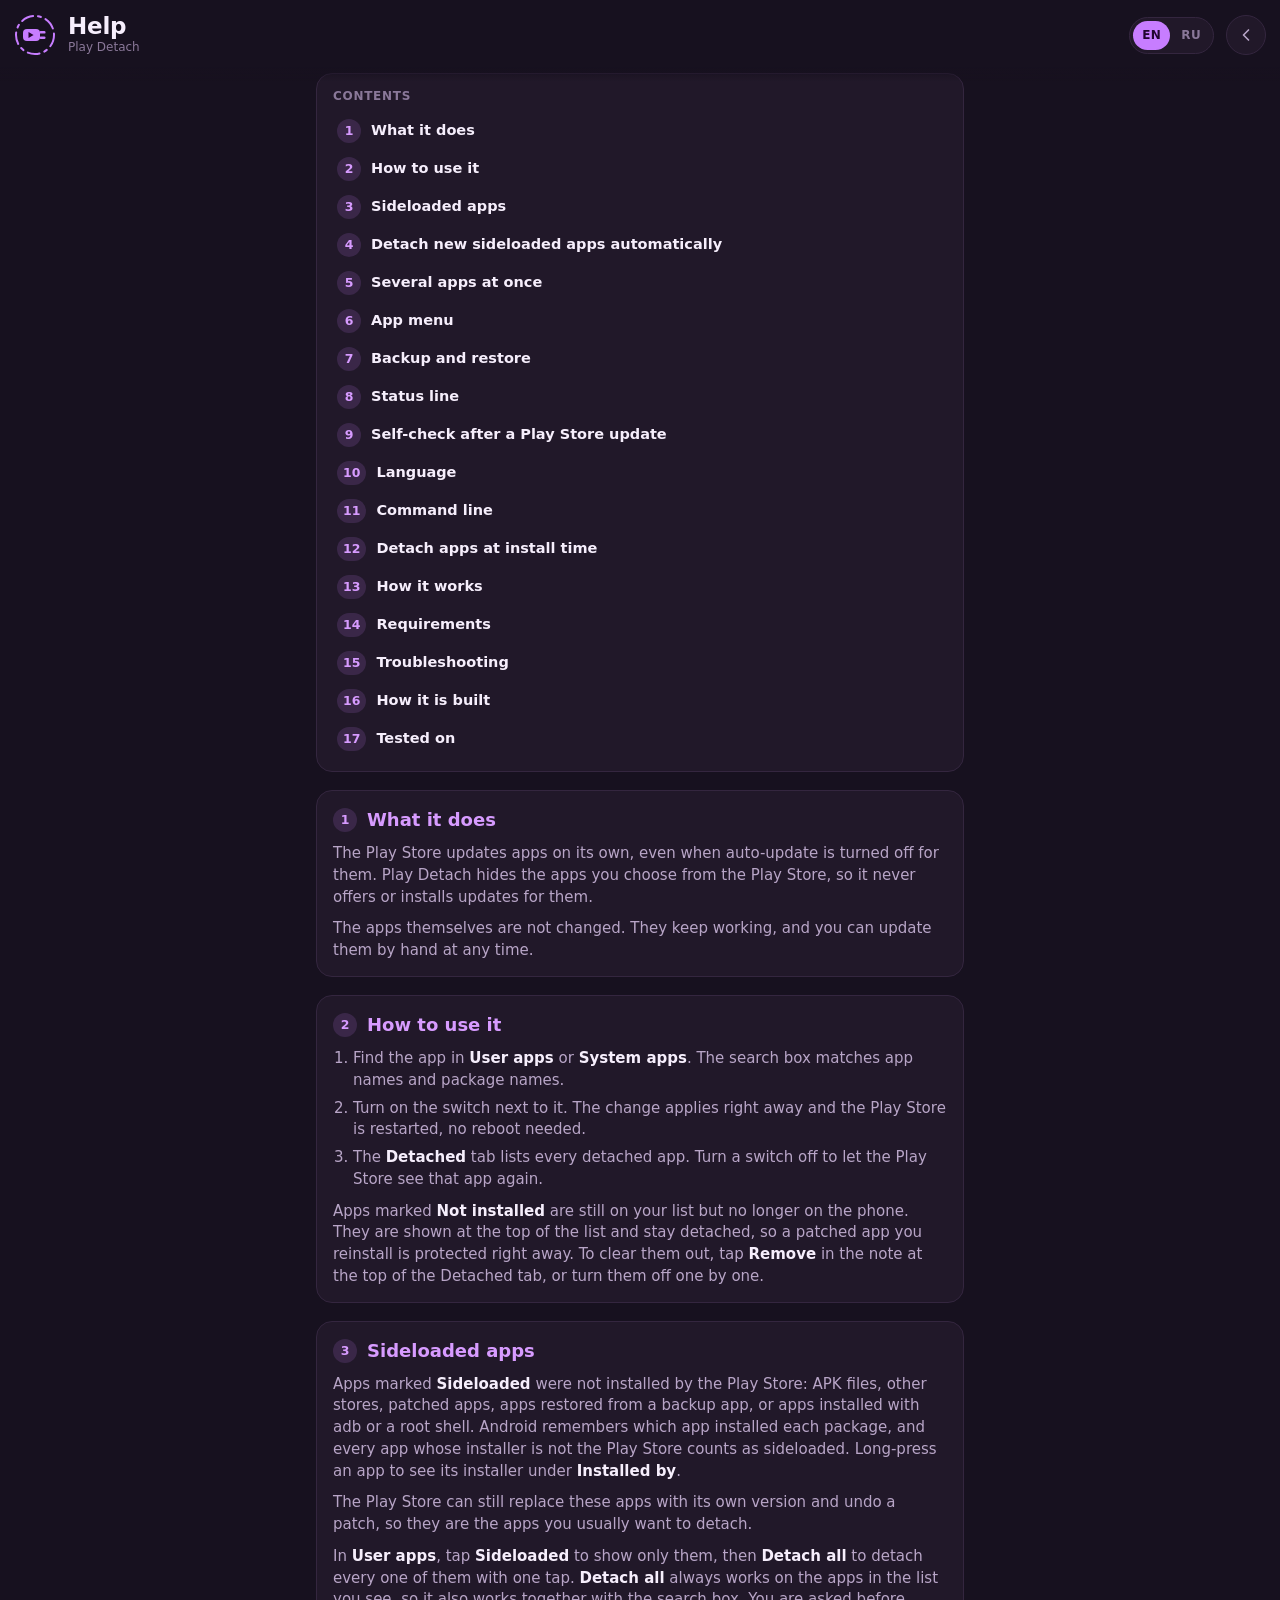
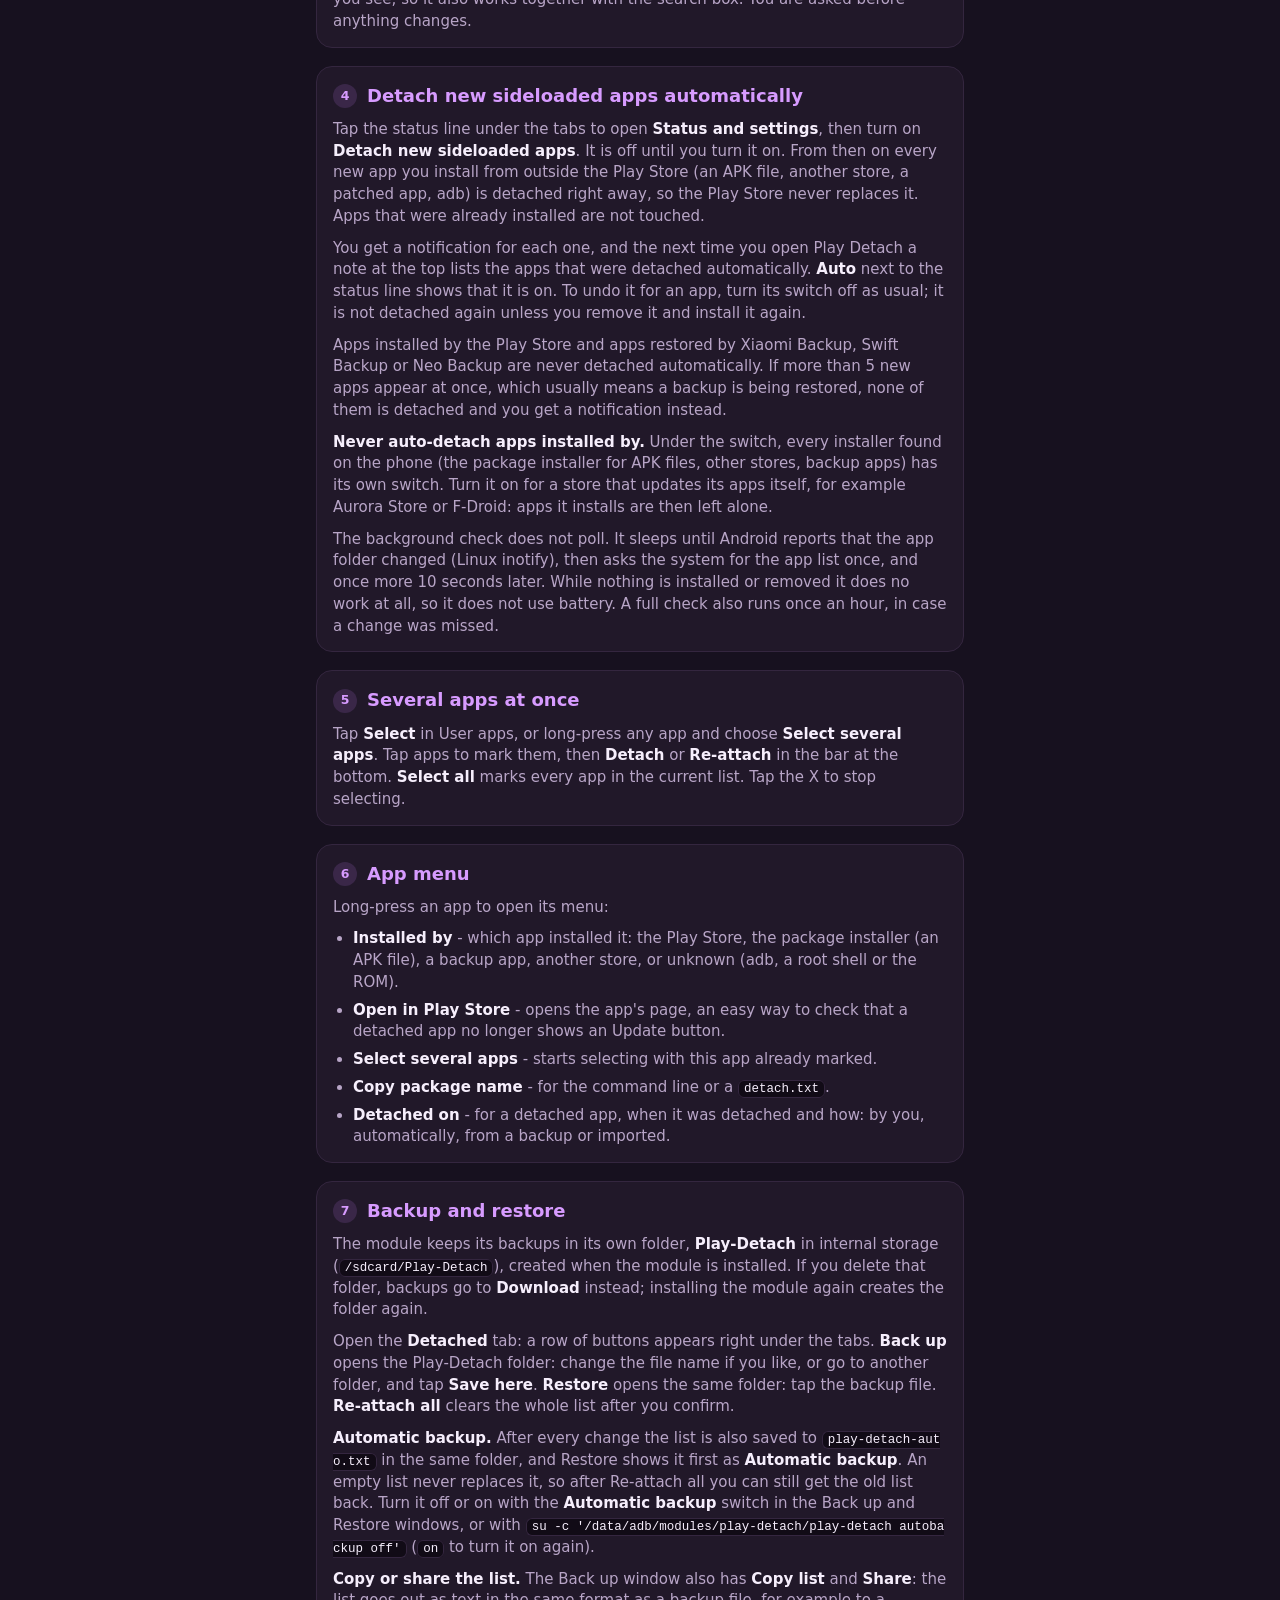
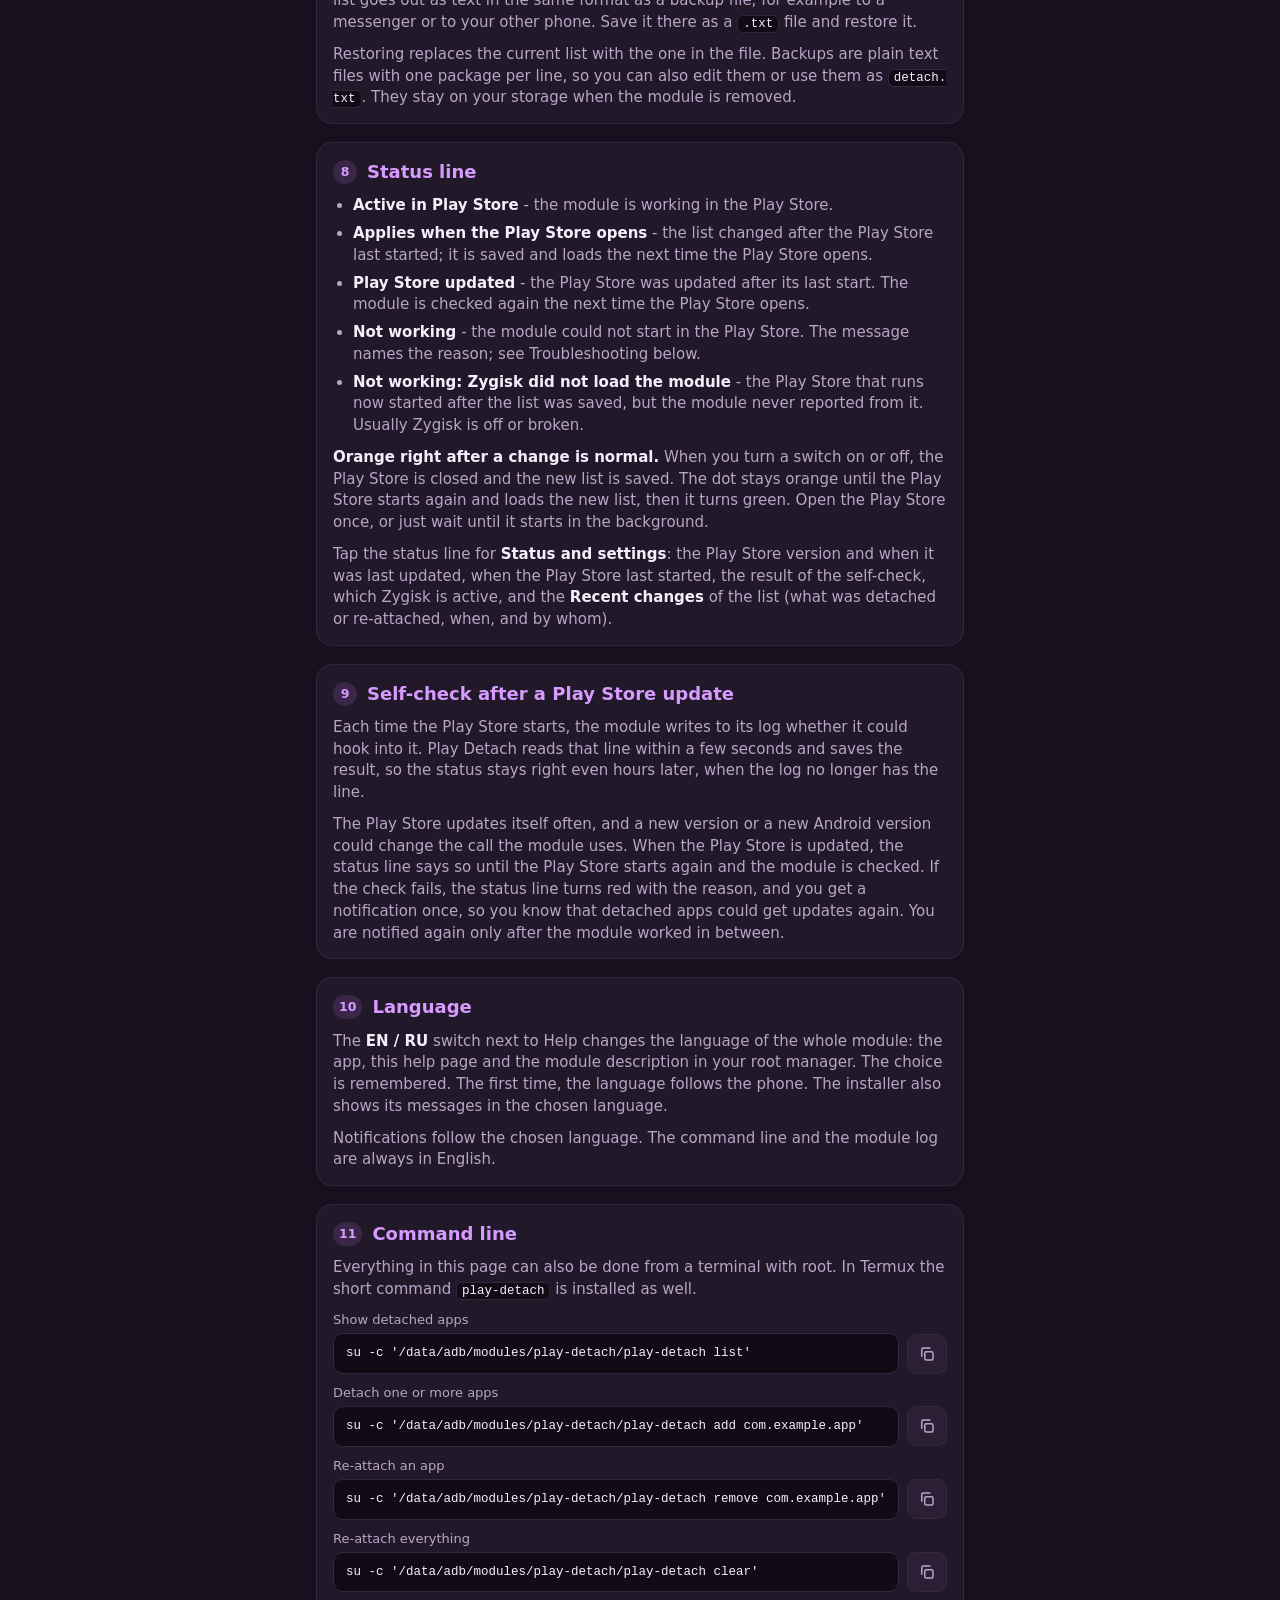
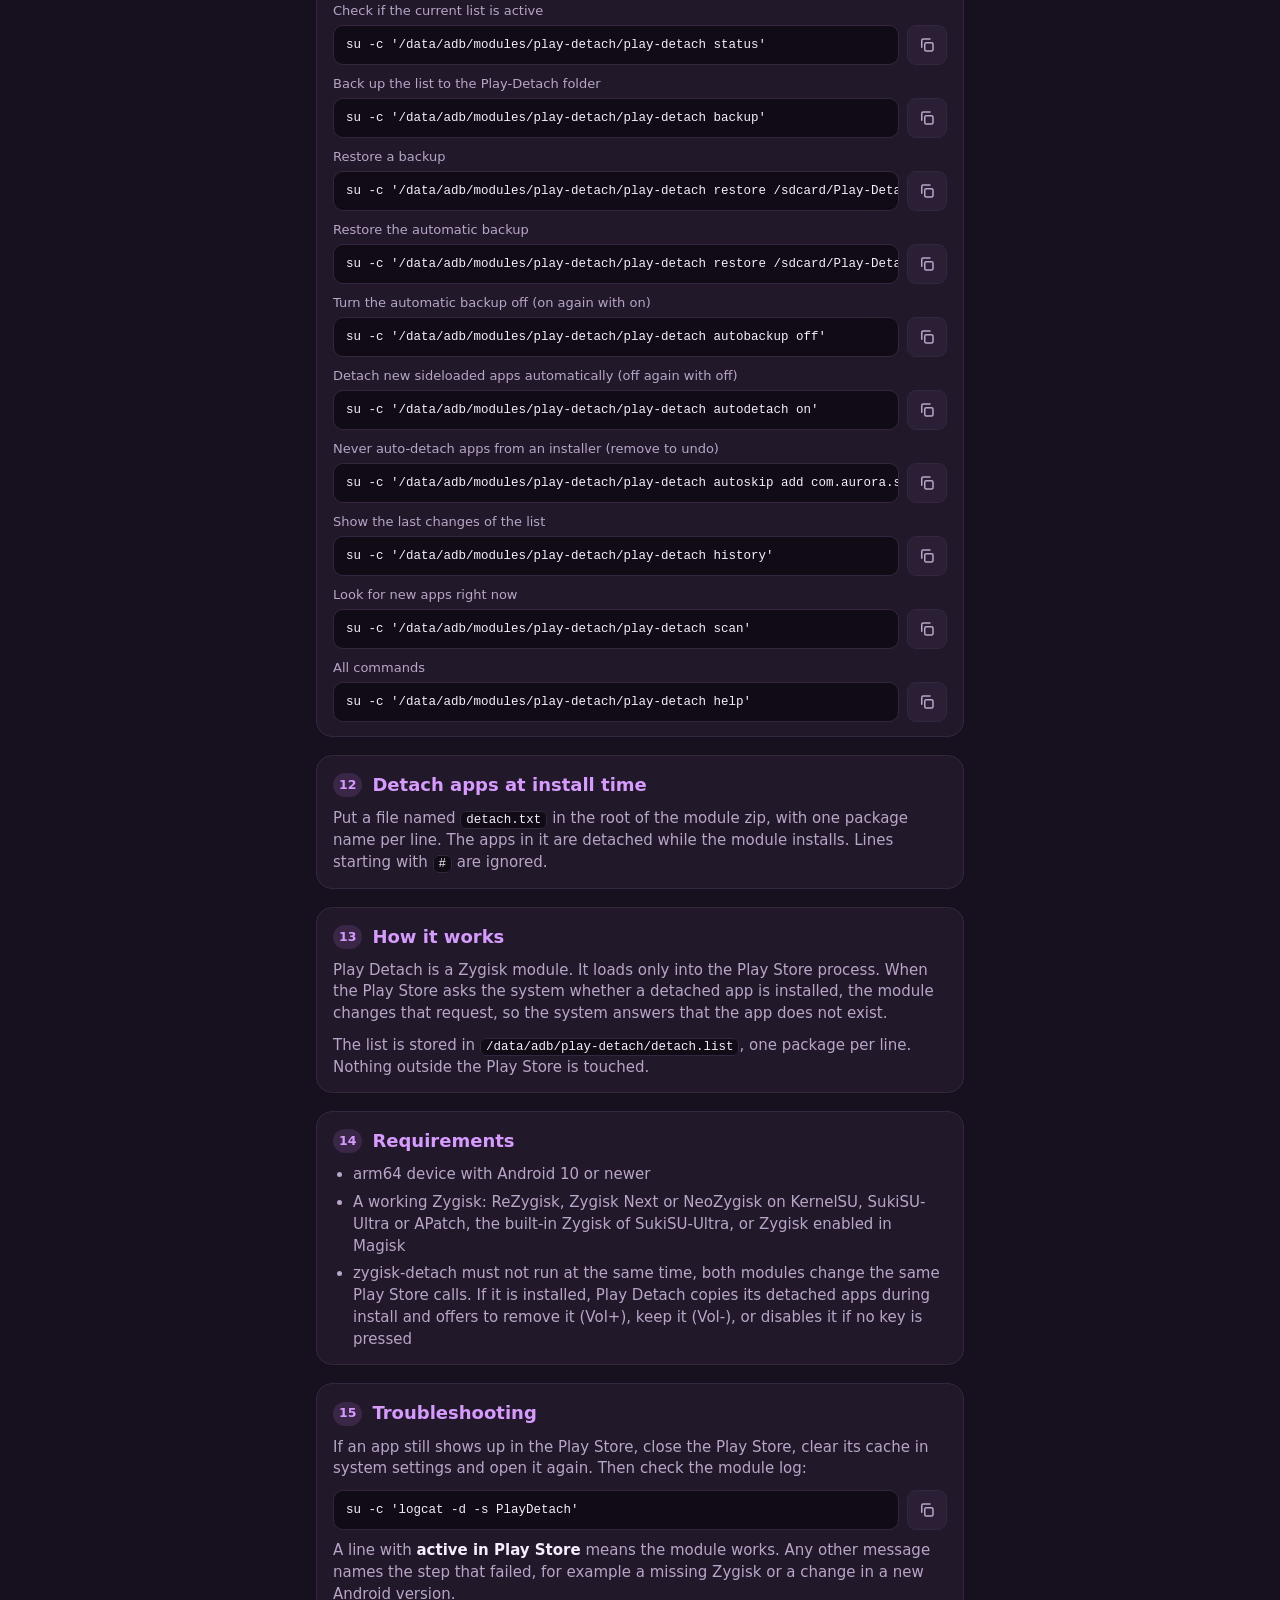
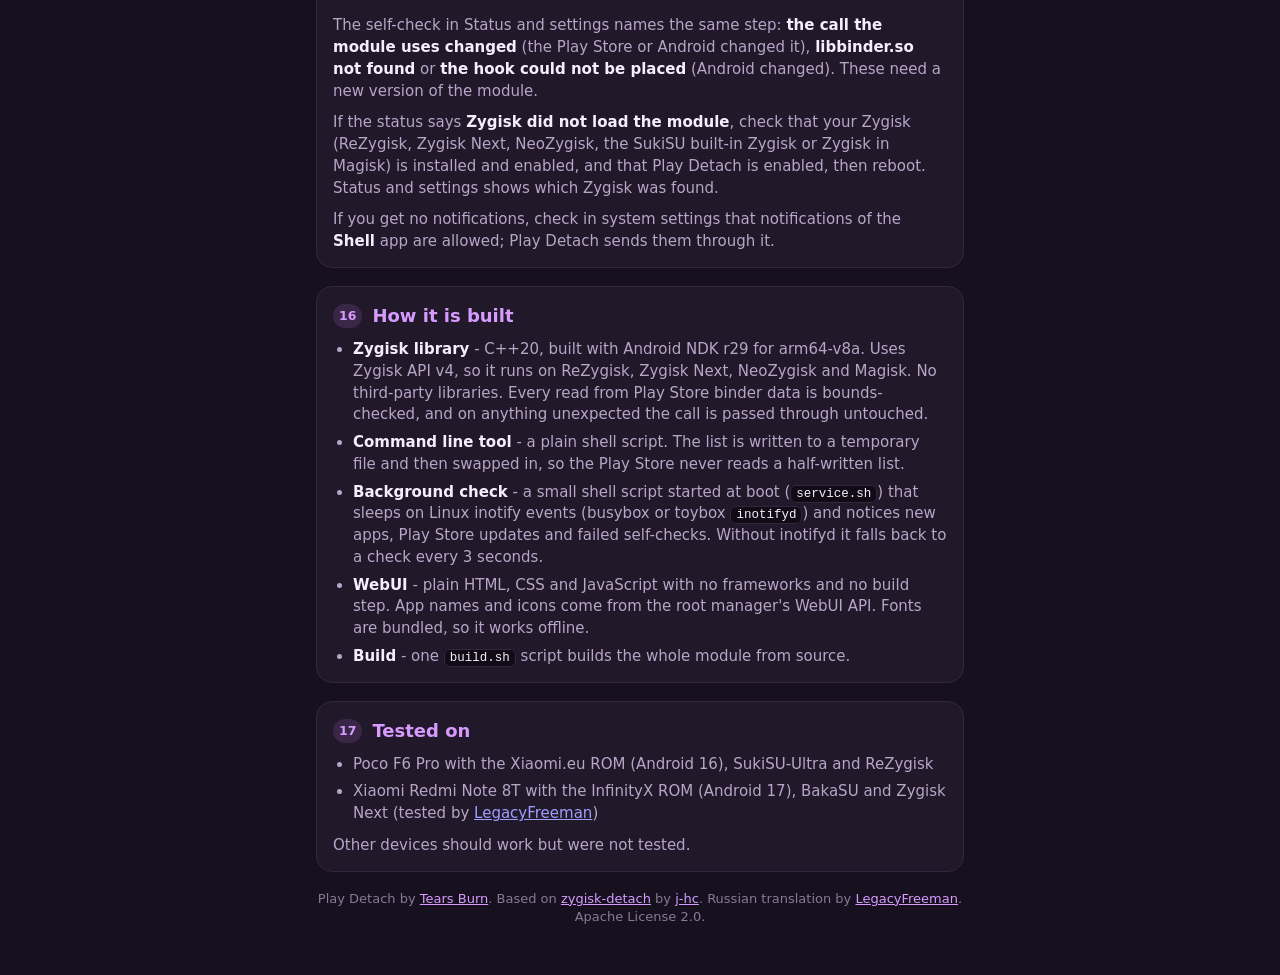
==== commit 8d173533: "Play Detach v1.4.1" ====
--- a/module/webroot/help.html
+++ b/module/webroot/help.html
@@ -153,7 +153,7 @@
       <h2>Requirements</h2>
       <ul>
         <li>arm64 device with Android 10 or newer</li>
-        <li>A working Zygisk: ReZygisk, Zygisk Next or NeoZygisk on KernelSU, SukiSU-Ultra or APatch, or Zygisk enabled in Magisk</li>
+        <li>A working Zygisk: ReZygisk, Zygisk Next or NeoZygisk on KernelSU, SukiSU-Ultra or APatch, the built-in Zygisk of SukiSU-Ultra, or Zygisk enabled in Magisk</li>
         <li>zygisk-detach must not run at the same time, both modules change the same Play Store calls. If it is installed, Play Detach copies its detached apps during install and offers to remove it (Vol+), keep it (Vol-), or disables it if no key is pressed</li>
       </ul>
     </section>
@@ -164,7 +164,7 @@
       <pre>su -c 'logcat -d -s PlayDetach'</pre>
       <p>A line with <strong>active in Play Store</strong> means the module works. Any other message names the step that failed, for example a missing Zygisk or a change in a new Android version.</p>
       <p>The self-check in Status and settings names the same step: <strong>the call the module uses changed</strong> (the Play Store or Android changed it), <strong>libbinder.so not found</strong> or <strong>the hook could not be placed</strong> (Android changed). These need a new version of the module.</p>
-      <p>If the status says <strong>Zygisk did not load the module</strong>, check that your Zygisk (ReZygisk, Zygisk Next, NeoZygisk or Zygisk in Magisk) is installed and enabled, and that Play Detach is enabled, then reboot. Status and settings shows which Zygisk was found.</p>
+      <p>If the status says <strong>Zygisk did not load the module</strong>, check that your Zygisk (ReZygisk, Zygisk Next, NeoZygisk, the SukiSU built-in Zygisk or Zygisk in Magisk) is installed and enabled, and that Play Detach is enabled, then reboot. Status and settings shows which Zygisk was found.</p>
       <p>If you get no notifications, check in system settings that notifications of the <strong>Shell</strong> app are allowed; Play Detach sends them through it.</p>
     </section>
 
@@ -311,7 +311,7 @@
       <h2>Требования</h2>
       <ul>
         <li>Устройство arm64 с Android 10 или новее</li>
-        <li>Рабочий Zygisk: ReZygisk, Zygisk Next или NeoZygisk на KernelSU, SukiSU-Ultra или APatch, либо включённый Zygisk в Magisk</li>
+        <li>Рабочий Zygisk: ReZygisk, Zygisk Next или NeoZygisk на KernelSU, SukiSU-Ultra или APatch, встроенный Zygisk SukiSU-Ultra, либо включённый Zygisk в Magisk</li>
         <li>zygisk-detach не должен работать одновременно, оба модуля изменяют одни и те же вызовы Play Маркета. Если он установлен, Play Detach при установке копирует его откреплённые приложения и предлагает удалить его (Vol+), оставить (Vol-), а если клавиша не нажата, отключает его</li>
       </ul>
     </section>
@@ -322,7 +322,7 @@
       <pre>su -c 'logcat -d -s PlayDetach'</pre>
       <p>Строка <strong>active in Play Store</strong> означает, что модуль работает. Любое другое сообщение называет шаг, на котором произошла ошибка, например отсутствие Zygisk или изменения в новой версии Android.</p>
       <p>Самопроверка в окне «Статус и настройки» называет тот же шаг: <strong>изменился вызов, который использует модуль</strong> (его изменил Play Маркет или Android), <strong>libbinder.so не найден</strong> или <strong>не удалось установить хук</strong> (изменился Android). В этих случаях нужна новая версия модуля.</p>
-      <p>Если статус пишет <strong>Zygisk не загрузил модуль</strong>, проверьте, что ваш Zygisk (ReZygisk, Zygisk Next, NeoZygisk или Zygisk в Magisk) установлен и включён и что Play Detach включён, затем перезагрузите телефон. В окне «Статус и настройки» видно, какой Zygisk найден.</p>
+      <p>Если статус пишет <strong>Zygisk не загрузил модуль</strong>, проверьте, что ваш Zygisk (ReZygisk, Zygisk Next, NeoZygisk, встроенный Zygisk SukiSU или Zygisk в Magisk) установлен и включён и что Play Detach включён, затем перезагрузите телефон. В окне «Статус и настройки» видно, какой Zygisk найден.</p>
       <p>Если уведомления не приходят, проверьте в настройках системы, что уведомления приложения <strong>Shell</strong> (Оболочка) разрешены; Play Detach отправляет их через него.</p>
     </section>
 
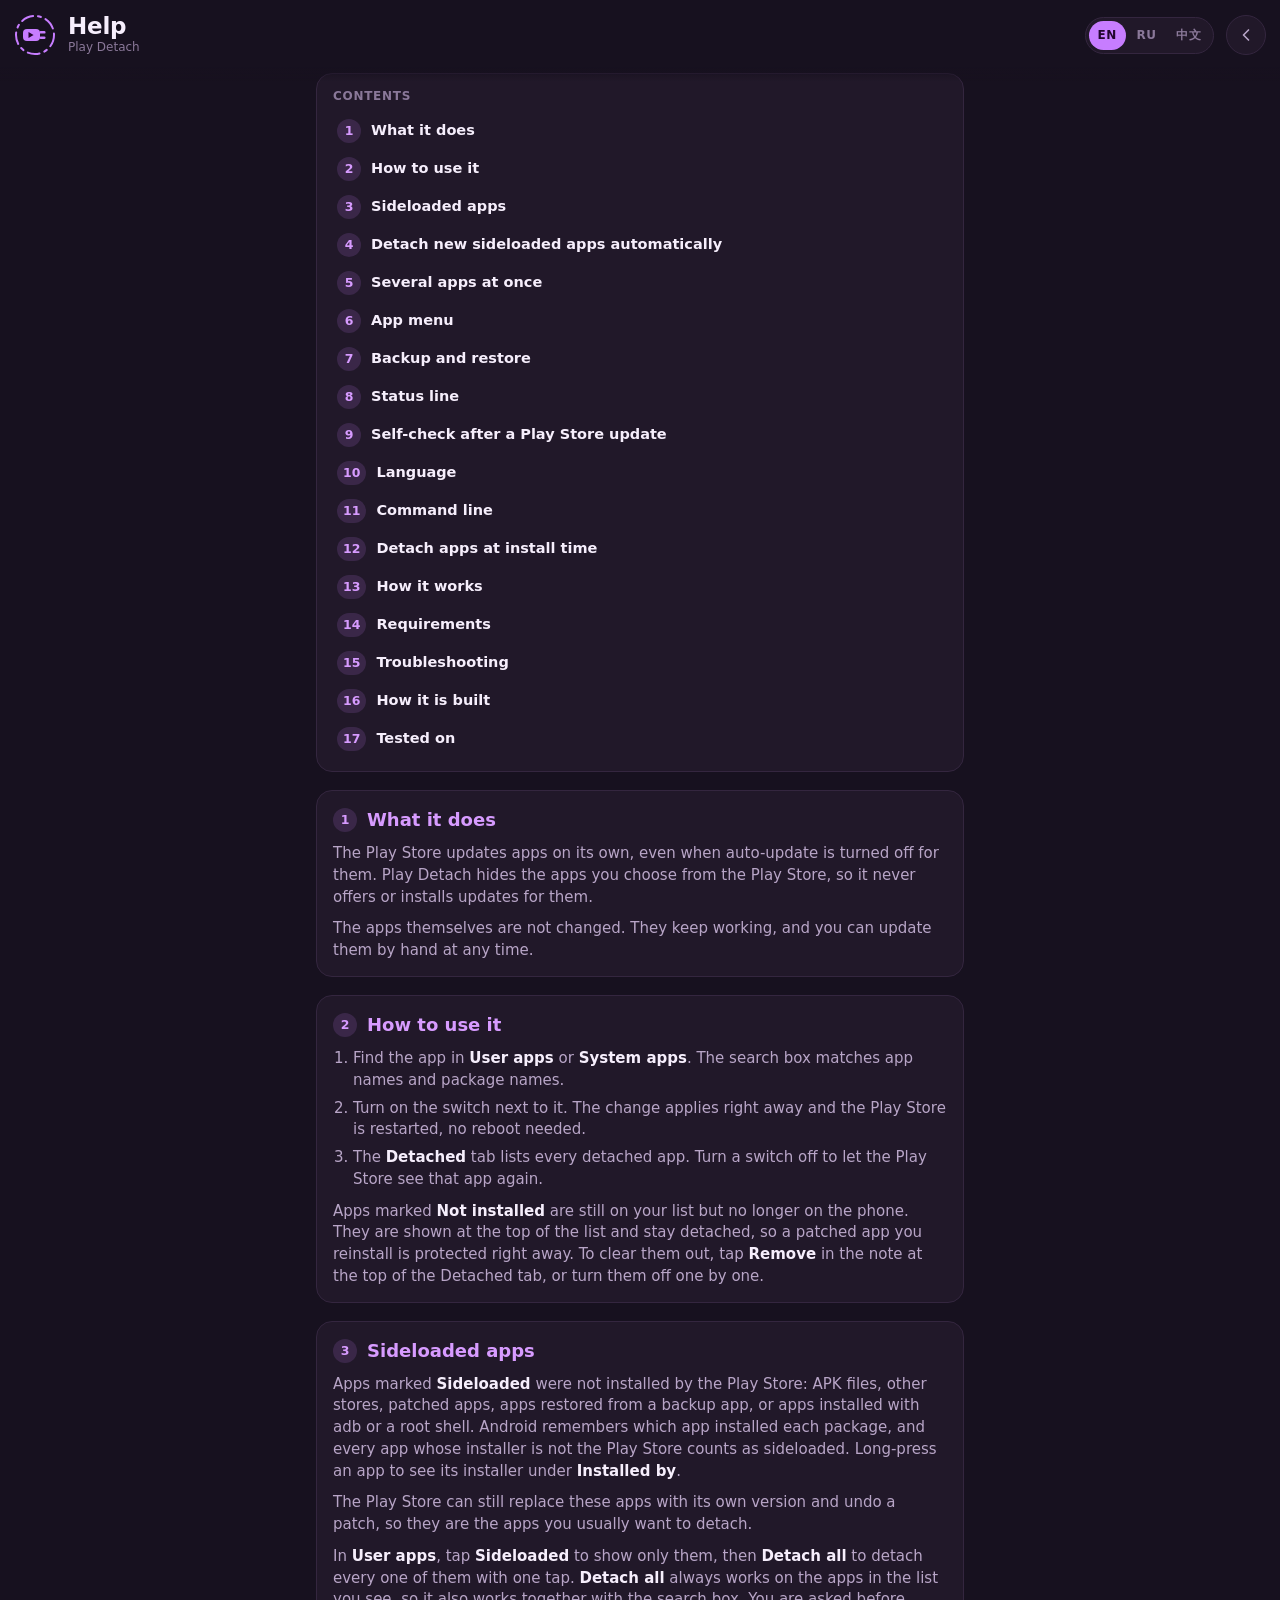
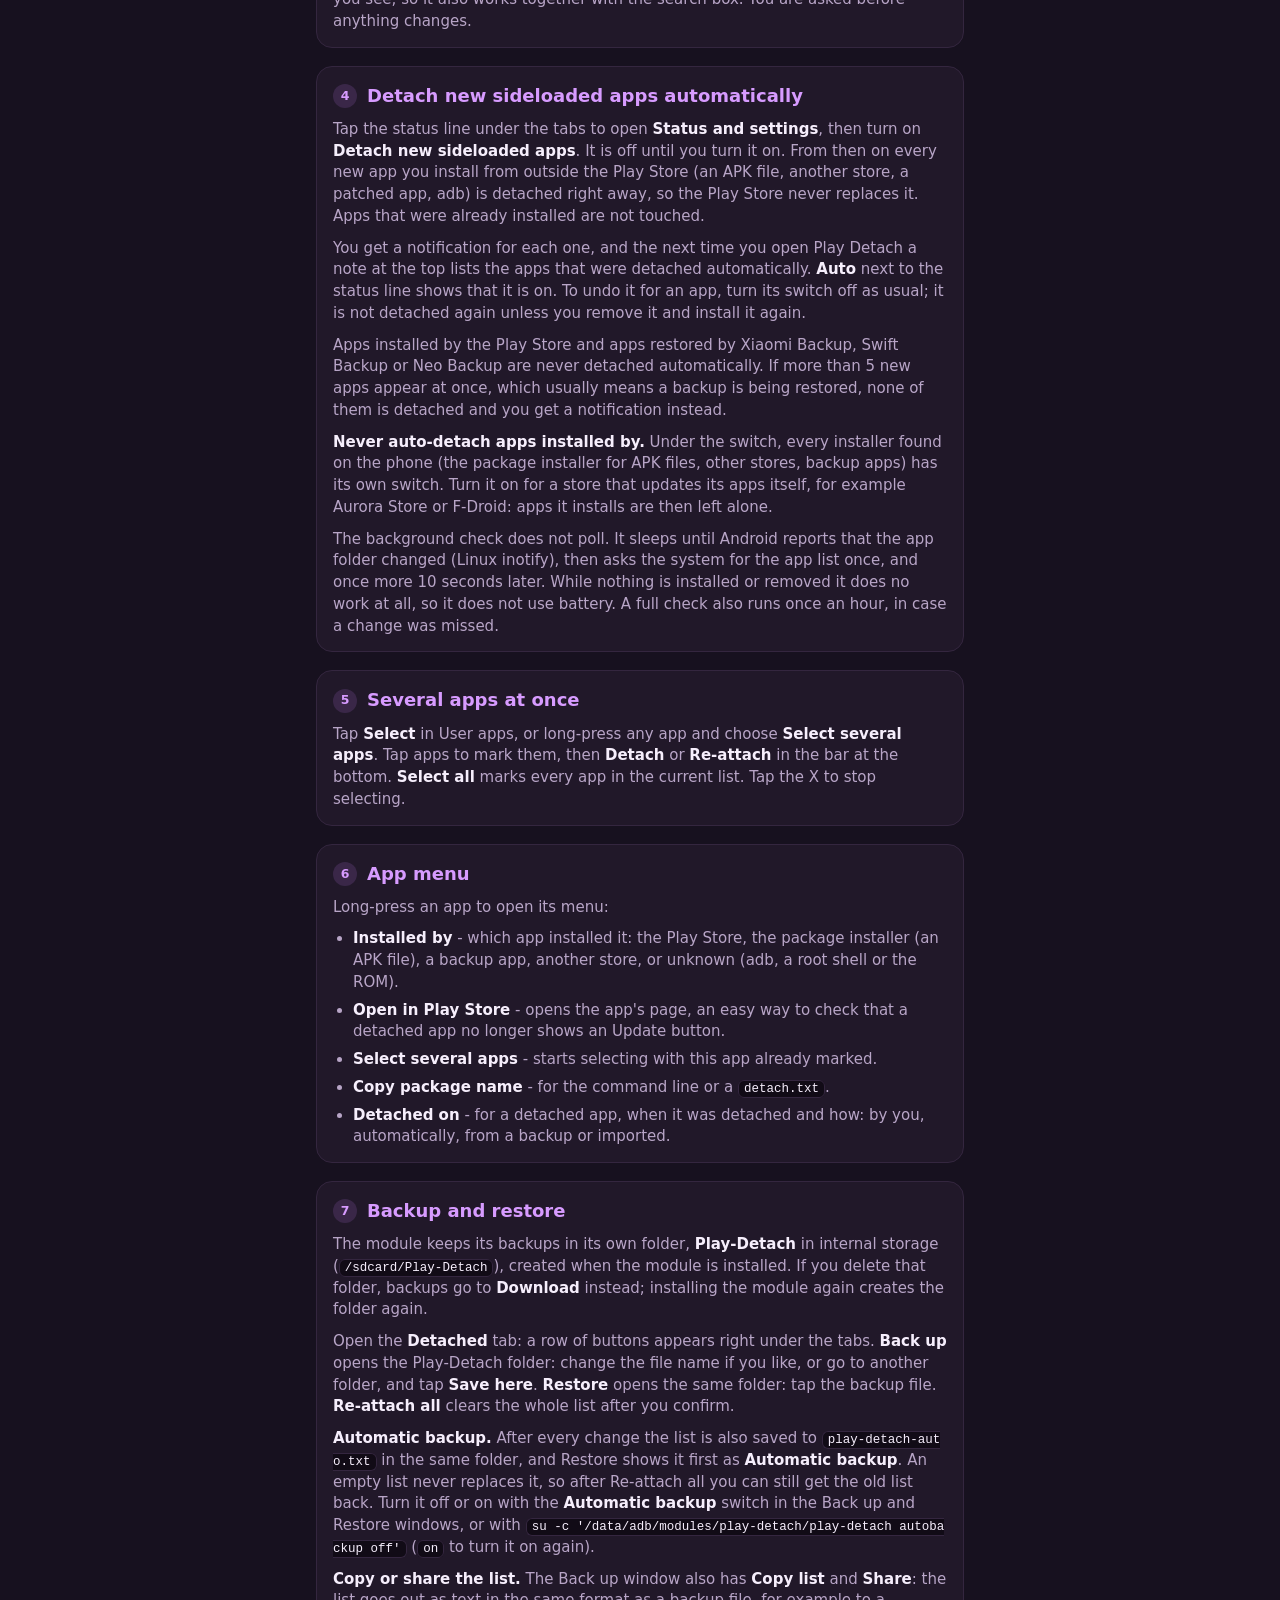
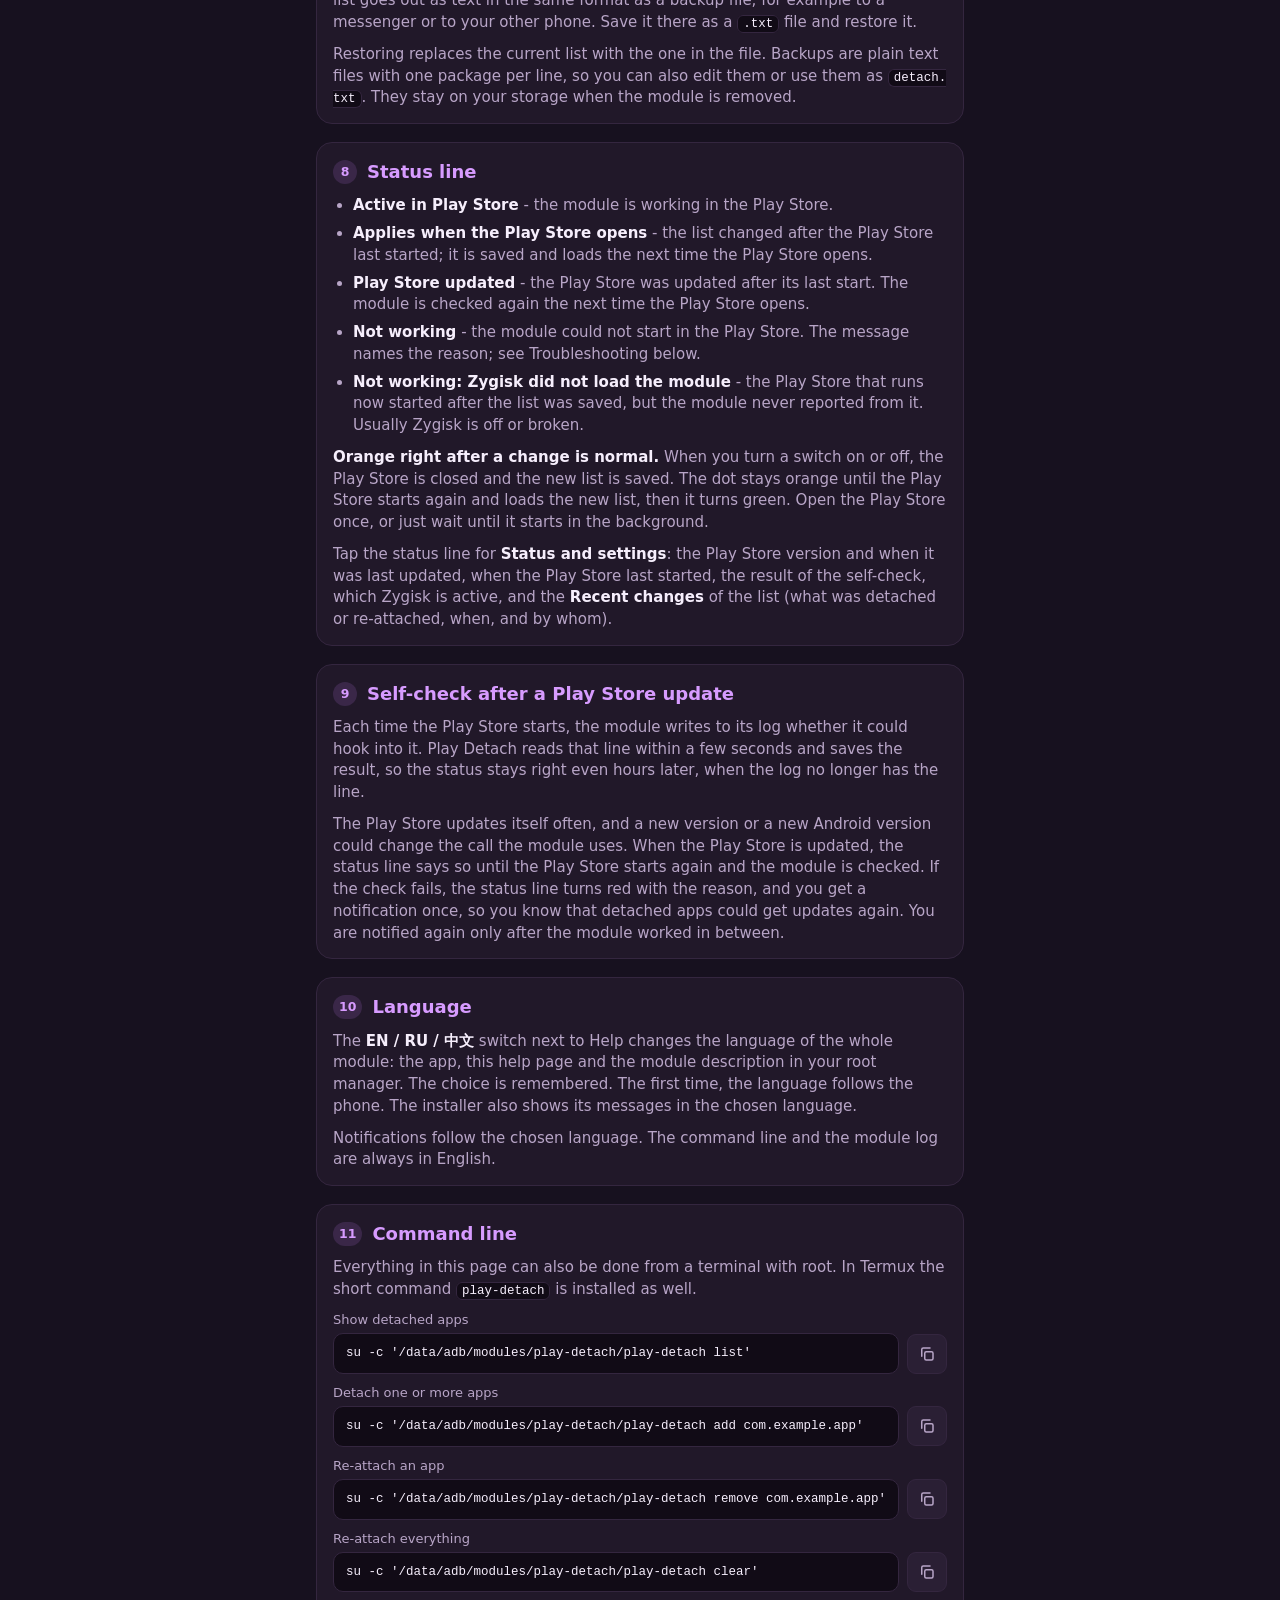
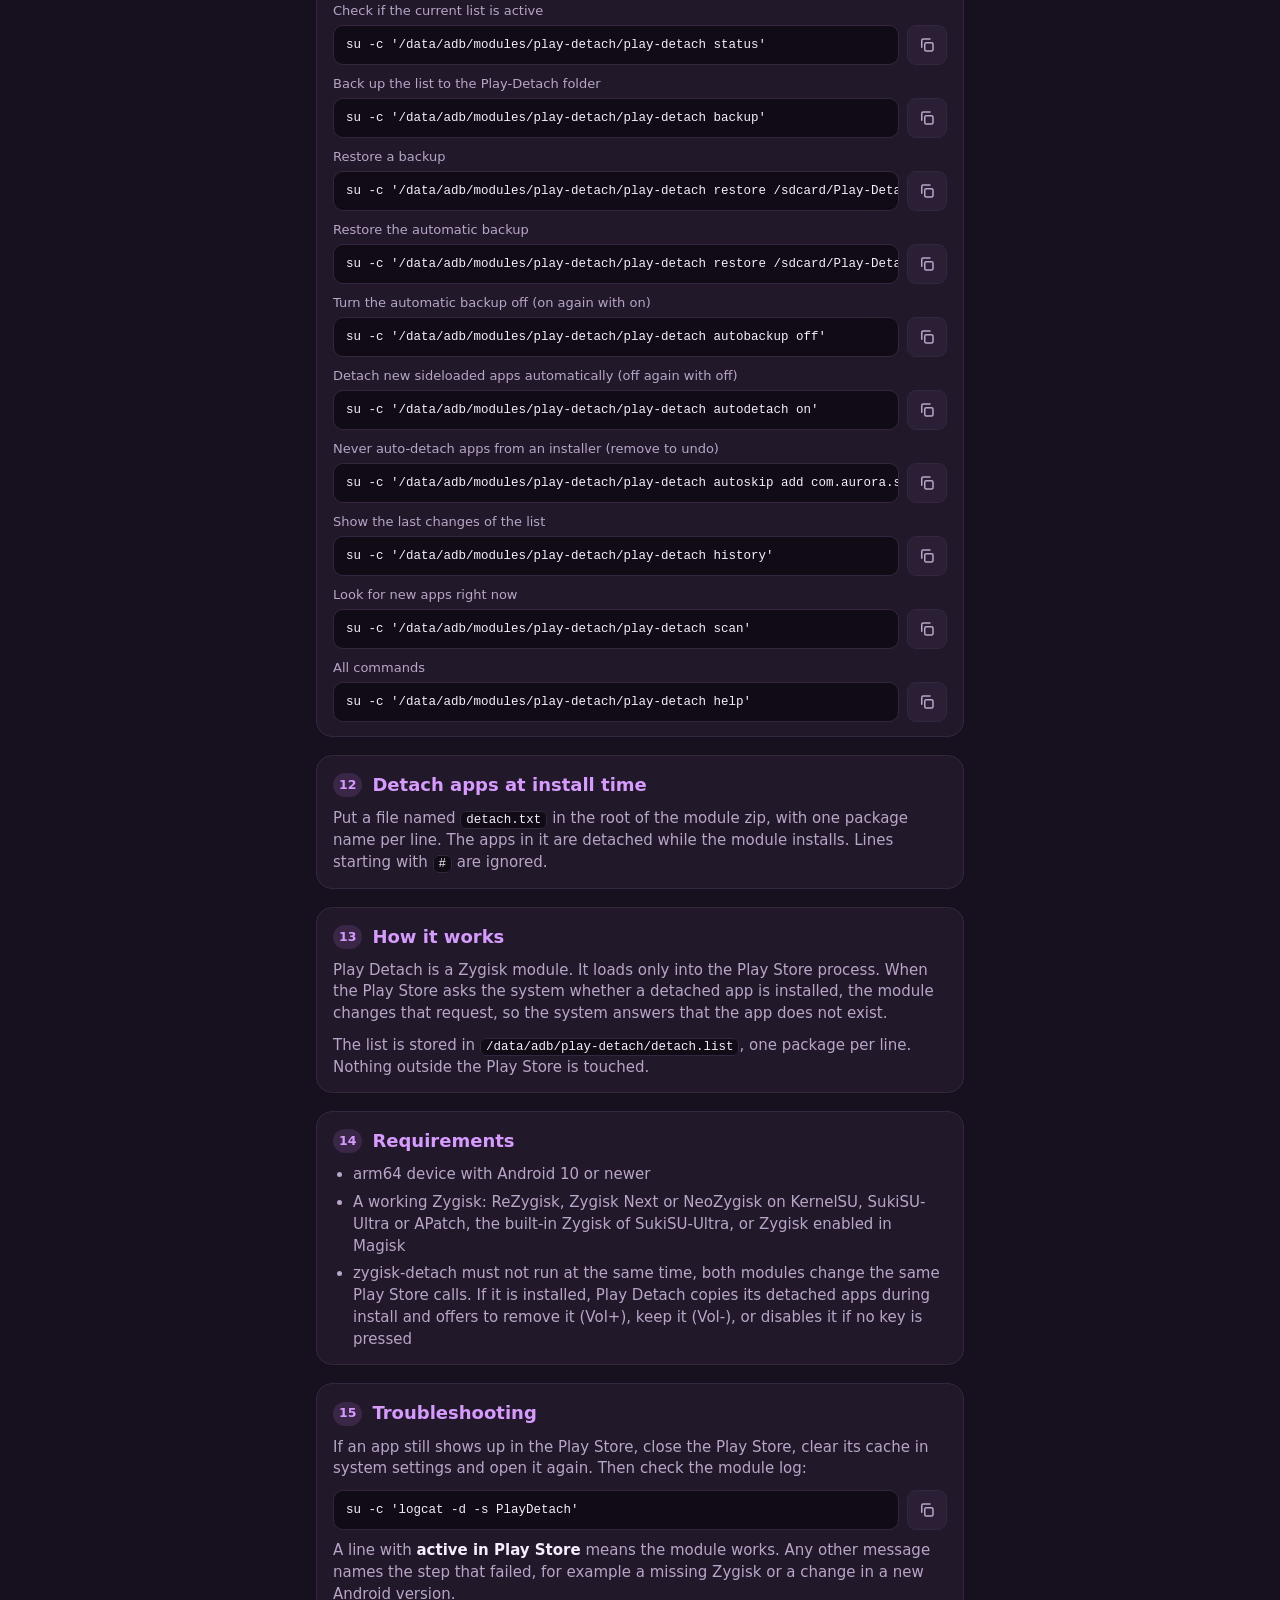
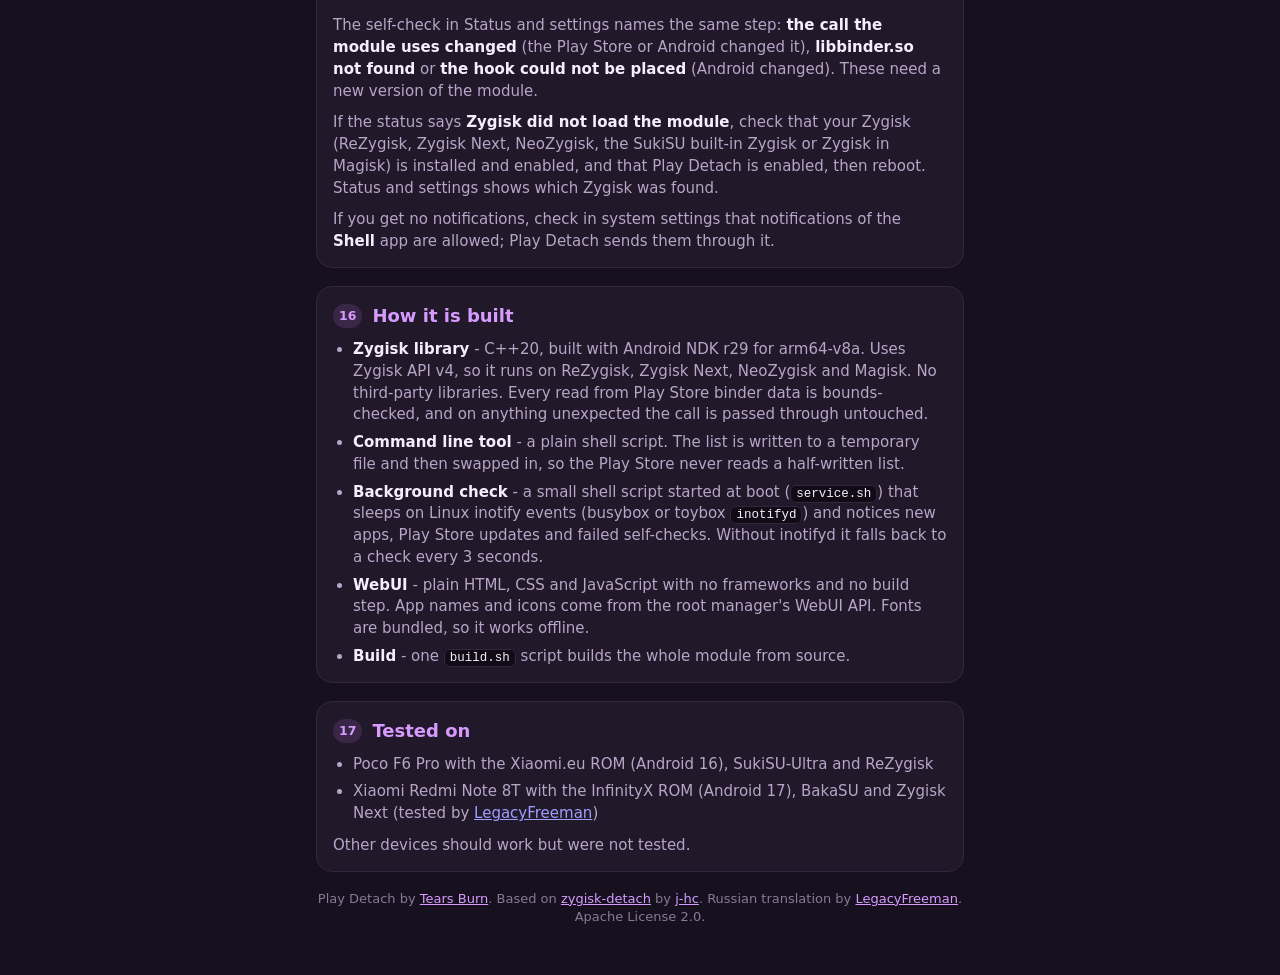
==== commit 27bf1242: "feat(i18n): add Simplified Chinese support for WebUI, scripts and docs" ====
--- a/module/webroot/help.html
+++ b/module/webroot/help.html
@@ -26,6 +26,7 @@
       <div class="lang" role="group" aria-label="Language">
         <button type="button" data-lang="en" aria-pressed="true">EN</button>
         <button type="button" data-lang="ru" aria-pressed="false">RU</button>
+        <button type="button" data-lang="zh" aria-pressed="false">中文</button>
       </div>
       <a class="icon-btn back" id="back" href="index.html" aria-label="Back to apps" data-i18n-aria="back_to_apps">
         <svg viewBox="0 0 24 24" fill="none" stroke="currentColor" stroke-width="2" stroke-linecap="round" stroke-linejoin="round" aria-hidden="true"><path d="M15 18l-6-6 6-6"/></svg>
@@ -113,7 +114,7 @@
 
     <section>
       <h2>Language</h2>
-      <p>The <strong>EN / RU</strong> switch next to Help changes the language of the whole module: the app, this help page and the module description in your root manager. The choice is remembered. The first time, the language follows the phone. The installer also shows its messages in the chosen language.</p>
+      <p>The <strong>EN / RU / 中文</strong> switch next to Help changes the language of the whole module: the app, this help page and the module description in your root manager. The choice is remembered. The first time, the language follows the phone. The installer also shows its messages in the chosen language.</p>
       <p>Notifications follow the chosen language. The command line and the module log are always in English.</p>
     </section>
 
@@ -271,7 +272,7 @@
 
     <section>
       <h2>Язык</h2>
-      <p>Переключатель <strong>EN / RU</strong> рядом с кнопкой Справка меняет язык всего модуля: приложения, этой справки и описания модуля в root-менеджере. Выбор запоминается. При первом запуске язык выбирается по языку телефона. Установщик модуля тоже показывает сообщения на выбранном языке.</p>
+      <p>Переключатель <strong>EN / RU / 中文</strong> рядом с кнопкой Справка меняет язык всего модуля: приложения, этой справки и описания модуля в root-менеджере. Выбор запоминается. При первом запуске язык выбирается по языку телефона. Установщик модуля тоже показывает сообщения на выбранном языке.</p>
       <p>Уведомления приходят на выбранном языке. Командная строка и журнал модуля всегда на английском.</p>
     </section>
 
@@ -349,6 +350,164 @@
     <p class="foot">Play Detach от <a href="https://github.com/nikakvo">Tears Burn</a>. Основано на <a href="https://github.com/j-hc/zygisk-detach">zygisk-detach</a> от <a href="https://github.com/j-hc">j-hc</a>. Русский перевод: <a href="https://github.com/LegacyFreeman">LegacyFreeman</a>. Apache License 2.0.</p>
   </main>
 
+  <main class="help" data-body="zh" lang="zh" hidden>
+    <section>
+      <h2>功能简介</h2>
+      <p>Play 商店会自行更新应用，即使你已经为它们关闭了自动更新。Play Detach 会把你选择的应用从 Play 商店中隐藏起来，因此它永远不会为这些应用推送或安装更新。</p>
+      <p>应用本身不会被修改。它们照常运行，你随时都可以手动更新。</p>
+    </section>
+
+    <section>
+      <h2>使用方法</h2>
+      <ol>
+        <li>在<strong>用户应用</strong>或<strong>系统应用</strong>中找到目标应用。搜索框支持按应用名称和包名搜索。</li>
+        <li>打开它旁边的开关。更改立即生效，Play 商店会被重启，无需重启设备。</li>
+        <li><strong>已分离</strong>标签页会列出所有已分离的应用。关闭某个开关，Play 商店就会重新识别该应用。</li>
+      </ol>
+      <p>带有<strong>未安装</strong>标记的应用仍在你的列表中，但已经从设备上卸载。它们显示在列表顶部并保持分离状态，所以你重新安装的已打补丁的应用会立即受到保护。要清理它们，请点击“已分离”标签页顶部提示中的<strong>移除</strong>，或逐个关闭它们的开关。</p>
+    </section>
+
+    <section>
+      <h2>侧载应用</h2>
+      <p>带有<strong>侧载</strong>标记的应用不是由 Play 商店安装的：来自 APK 文件、其他应用商店、已打补丁的应用、通过备份应用恢复的应用，或是通过 adb、root 终端安装的应用。Android 会记录每个软件包由谁安装，凡安装者不是 Play 商店的应用都算作侧载。长按应用，即可在<strong>安装来源</strong>中查看它的安装者。</p>
+      <p>Play 商店仍然可以用自己的版本替换这些应用，让你的补丁失效，所以通常正是这些应用需要分离。</p>
+      <p>在<strong>用户应用</strong>中点击<strong>侧载</strong>即可只显示它们，然后点击<strong>全部分离</strong>一步分离全部。<strong>全部分离</strong>始终作用于你当前看到的列表，因此也能配合搜索框一并使用。任何更改之前都会先征得你的确认。</p>
+    </section>
+
+    <section>
+      <h2>自动分离新的侧载应用</h2>
+      <p>点击标签页下方的状态栏，打开<strong>状态与设置</strong>，然后打开<strong>自动分离新的侧载应用</strong>。在你打开之前，它一直是关闭的。开启后，凡是从 Play 商店之外安装的新应用（APK 文件、其他商店、已打补丁的应用、adb）都会立即被分离，Play 商店再也无法替换它们。已经安装好的应用不受影响。</p>
+      <p>每个被分离的应用都会发送一条通知，而下次打开 Play Detach 时，顶部的提示会列出被自动分离的应用。状态栏旁的<strong>自动</strong>标记表示该功能已开启。要撤销某个应用的分离，像平常一样关闭它的开关即可；除非你卸载后重新安装，否则它不会被再次分离。</p>
+      <p>由 Play 商店安装的应用，以及通过小米备份、Swift Backup 或 Neo Backup 恢复的应用，永远不会被自动分离。如果一次性出现超过 5 个新应用（通常意味着正在从备份恢复），它们都不会被分离，而是改为发送一条通知。</p>
+      <p><strong>不自动分离由以下来源安装的应用。</strong> 在该开关下方，设备上找到的每个安装来源（用于 APK 文件的软件包安装程序、其他商店、备份应用）都有各自的开关。对于自己更新应用的应用商店，例如 Aurora Store 或 F-Droid，把它打开：由它安装的应用就不再被处理。</p>
+      <p>后台检查不会轮询。它会一直休眠，直到 Android 报告应用目录发生变化（Linux inotify），然后向系统查询一次应用列表，并在 10 秒后再查询一次。在没有安装或卸载任何应用时，它完全不工作，因此不耗电。此外每小时还会执行一次完整检查，以防漏掉某次变化。</p>
+    </section>
+
+    <section>
+      <h2>批量操作多个应用</h2>
+      <p>在用户应用中点击<strong>选择</strong>，或长按任意应用并选择<strong>选择多个应用</strong>。点击应用即可勾选，然后在底部的操作栏点击<strong>分离</strong>或<strong>重新关联</strong>。<strong>全选</strong>会勾选当前列表中的所有应用。点击 X 即可退出选择。</p>
+    </section>
+
+    <section>
+      <h2>应用菜单</h2>
+      <p>长按应用即可打开它的菜单：</p>
+      <ul>
+        <li><strong>安装来源</strong> - 是哪个应用安装了它：Play 商店、软件包安装程序（APK 文件）、备份应用、其他商店，或未知（adb、root 终端或系统自带）。</li>
+        <li><strong>在 Play 商店中打开</strong> - 打开该应用的商店页面，方便你确认已分离的应用不再显示更新按钮。</li>
+        <li><strong>选择多个应用</strong> - 进入选择模式，并已勾选当前应用。</li>
+        <li><strong>复制包名</strong> - 用于命令行或 <code>detach.txt</code>。</li>
+        <li><strong>已分离</strong> - 对已分离的应用显示分离的时间和方式：由你操作、自动、从备份恢复或导入。</li>
+      </ul>
+    </section>
+
+    <section>
+      <h2>备份与恢复</h2>
+      <p>模块把自己的备份保存在专属文件夹里，即内部存储中的<strong>Play-Detach</strong>（<code>/sdcard/Play-Detach</code>），该文件夹在安装模块时创建。如果你删除了这个文件夹，备份会改为保存到<strong>Download</strong>；重新安装模块会再次创建该文件夹。</p>
+      <p>打开<strong>已分离</strong>标签页：标签页正下方会出现一排按钮。<strong>备份</strong>会打开 Play-Detach 文件夹：可以修改文件名，或切换到其他文件夹，然后点击<strong>保存到此处</strong>。<strong>恢复</strong>会打开同一个文件夹：点击备份文件即可。<strong>全部重新关联</strong>会在你确认后清空整个列表。</p>
+      <p><strong>自动备份。</strong> 每次更改后，列表也会保存到同一文件夹下的 <code>play-detach-auto.txt</code>，恢复窗口中它会以<strong>自动备份</strong>的名字排在最前。空列表永远不会覆盖它，所以在“全部重新关联”之后你仍然能找回旧的列表。可以在备份和恢复窗口里用<strong>自动备份</strong>开关来关闭或开启，也可以使用 <code>su -c '/data/adb/modules/play-detach/play-detach autobackup off'</code>（<code>on</code> 可重新开启）。</p>
+      <p><strong>复制或分享列表。</strong> 备份窗口中还有<strong>复制列表</strong>和<strong>分享</strong>：列表会以与备份文件相同的文本格式发送出去，例如发到聊天软件或你的另一台手机。在那台设备上把它保存为 <code>.txt</code> 文件即可恢复。</p>
+      <p>恢复会用文件中的列表替换当前列表。备份是纯文本文件，每行一个包名，因此你也可以直接编辑它们，或把它们当作 <code>detach.txt</code> 使用。卸载模块后，它们仍会留在你的存储中。</p>
+    </section>
+
+    <section>
+      <h2>状态栏</h2>
+      <ul>
+        <li><strong>已在 Play 商店中生效</strong> - 模块正在 Play 商店中工作。</li>
+        <li><strong>在 Play 商店打开时生效</strong> - 列表在 Play 商店上次启动之后发生了变化；它已被保存，会在 Play 商店下次打开时加载。</li>
+        <li><strong>Play 商店已更新</strong> - Play 商店在上次启动之后被更新。下次 Play 商店打开时会重新检查模块。</li>
+        <li><strong>未生效</strong> - 模块无法在 Play 商店中启动。消息中会说明原因；请参阅下面的“故障排查”。</li>
+        <li><strong>未生效：Zygisk 没有在 Play 商店中加载本模块</strong> - 当前运行的 Play 商店在列表保存之后启动，但模块从未在其中上报。通常是 Zygisk 未开启或已损坏。</li>
+      </ul>
+      <p><strong>更改之后立刻显示橙色是正常的。</strong> 当你切换某个开关时，Play 商店会被关闭，新的列表被保存。在 Play 商店再次启动并加载新列表之前，圆点会保持橙色，随后变为绿色。打开一次 Play 商店，或者等它在后台自行启动即可。</p>
+      <p>点击状态栏可以查看<strong>状态与设置</strong>：Play 商店版本及更新时间、Play 商店上次启动的时间、自检结果、当前生效的 Zygisk，以及列表的<strong>最近更改</strong>（分离或重新关联了什么、何时、由谁操作）。</p>
+    </section>
+
+    <section>
+      <h2>Play 商店更新后的自检</h2>
+      <p>每次 Play 商店启动时，模块都会在自己的日志中记录是否成功 Hook。Play Detach 会在几秒内读取这一行并保存结果，因此即使数小时后日志中已经没有该行，状态依然准确。</p>
+      <p>Play 商店经常自我更新，而新版本或新的 Android 版本都可能改变模块所使用的调用。Play 商店更新后，状态栏会一直提示，直到 Play 商店再次启动并完成检查。如果检查未通过，状态栏会变红并给出原因，同时发送一次通知，让你知道已分离的应用可能重新被更新。只有模块在中间恢复正常之后，才会再次收到通知。</p>
+    </section>
+
+    <section>
+      <h2>语言</h2>
+      <p>帮助按钮旁边的 <strong>EN / RU / 中文</strong> 开关用于切换整个模块的语言：应用界面、本帮助页以及 root 管理器中显示的模块描述。所选语言会被记住。首次打开时，语言跟随系统设置。安装脚本也会用所选语言显示提示。</p>
+      <p>通知会使用所选语言。命令行和模块日志始终为英文。</p>
+    </section>
+
+    <section>
+      <h2>命令行</h2>
+      <p>本页的所有操作都可以在具有 root 权限的终端中完成。在 Termux 中还会安装简短的 <code>play-detach</code> 命令。</p>
+      <div class="cmds">
+        <div class="cmd"><span>查看已分离的应用</span><pre>su -c '/data/adb/modules/play-detach/play-detach list'</pre></div>
+        <div class="cmd"><span>分离一个或多个应用</span><pre>su -c '/data/adb/modules/play-detach/play-detach add com.example.app'</pre></div>
+        <div class="cmd"><span>重新关联一个应用</span><pre>su -c '/data/adb/modules/play-detach/play-detach remove com.example.app'</pre></div>
+        <div class="cmd"><span>全部重新关联</span><pre>su -c '/data/adb/modules/play-detach/play-detach clear'</pre></div>
+        <div class="cmd"><span>检查当前列表是否已生效</span><pre>su -c '/data/adb/modules/play-detach/play-detach status'</pre></div>
+        <div class="cmd"><span>把列表备份到 Play-Detach 文件夹</span><pre>su -c '/data/adb/modules/play-detach/play-detach backup'</pre></div>
+        <div class="cmd"><span>恢复一个备份</span><pre>su -c '/data/adb/modules/play-detach/play-detach restore /sdcard/Play-Detach/play-detach-backup.txt'</pre></div>
+        <div class="cmd"><span>恢复自动备份</span><pre>su -c '/data/adb/modules/play-detach/play-detach restore /sdcard/Play-Detach/play-detach-auto.txt'</pre></div>
+        <div class="cmd"><span>关闭自动备份（用 on 重新开启）</span><pre>su -c '/data/adb/modules/play-detach/play-detach autobackup off'</pre></div>
+        <div class="cmd"><span>自动分离新的侧载应用（用 off 关闭）</span><pre>su -c '/data/adb/modules/play-detach/play-detach autodetach on'</pre></div>
+        <div class="cmd"><span>不自动分离某个安装来源的应用（用 remove 撤销）</span><pre>su -c '/data/adb/modules/play-detach/play-detach autoskip add com.aurora.store'</pre></div>
+        <div class="cmd"><span>查看列表的最近更改</span><pre>su -c '/data/adb/modules/play-detach/play-detach history'</pre></div>
+        <div class="cmd"><span>立即检查新安装的应用</span><pre>su -c '/data/adb/modules/play-detach/play-detach scan'</pre></div>
+        <div class="cmd"><span>查看全部命令</span><pre>su -c '/data/adb/modules/play-detach/play-detach help'</pre></div>
+      </div>
+    </section>
+
+    <section>
+      <h2>安装时分离应用</h2>
+      <p>把名为 <code>detach.txt</code> 的文件放在模块 zip 的根目录，每行写一个包名。安装模块时，其中的应用就会被分离。以 <code>#</code> 开头的行会被忽略。</p>
+    </section>
+
+    <section>
+      <h2>工作原理</h2>
+      <p>Play Detach 是一个 Zygisk 模块，只会加载到 Play 商店的进程中。当 Play 商店向系统查询某个已分离的应用是否安装时，模块会改写这个请求，让系统回答该应用不存在。</p>
+      <p>列表保存在 <code>/data/adb/play-detach/detach.list</code>，每行一个包名。Play 商店之外的一切都不会被改动。</p>
+    </section>
+
+    <section>
+      <h2>系统要求</h2>
+      <ul>
+        <li>Android 10 或更高版本的 arm64 设备</li>
+        <li>可正常工作的 Zygisk：KernelSU、SukiSU-Ultra 或 APatch 上的 ReZygisk、Zygisk Next 或 NeoZygisk，SukiSU-Ultra 内置的 Zygisk，或在 Magisk 中启用的 Zygisk</li>
+        <li>不能与 zygisk-detach 同时运行，两个模块会改写同一批 Play 商店调用。如果它已安装，Play Detach 会在安装时复制它已分离的应用，并询问是否移除它（音量+）、保留它（音量-），若未按任何键则禁用它</li>
+      </ul>
+    </section>
+
+    <section>
+      <h2>故障排查</h2>
+      <p>如果某个应用仍然显示在 Play 商店中，请关闭 Play 商店，在系统设置中清除它的缓存，然后重新打开。接着检查模块日志：</p>
+      <pre>su -c 'logcat -d -s PlayDetach'</pre>
+      <p>出现 <strong>active in Play Store</strong> 这一行，说明模块工作正常。其他任何消息都会指出失败的环节，例如缺少 Zygisk，或新版 Android 带来的变化。</p>
+      <p>“状态与设置”中的自检会指出同一个环节：<strong>模块使用的调用被更改</strong>（Play 商店或 Android 改动了它）、<strong>未找到 libbinder.so</strong> 或 <strong>无法插入 Hook</strong>（Android 发生了变化）。这些情况需要更新模块版本。</p>
+      <p>如果状态显示 <strong>Zygisk 没有加载本模块</strong>，请确认你的 Zygisk（ReZygisk、Zygisk Next、NeoZygisk、SukiSU 内置 Zygisk 或 Magisk 中的 Zygisk）已安装并启用，且 Play Detach 已启用，然后重启设备。“状态与设置”中会显示检测到了哪个 Zygisk。</p>
+      <p>如果收不到通知，请在系统设置中确认已允许 <strong>Shell</strong> 应用发送通知；Play Detach 通过它来发送通知。</p>
+    </section>
+
+    <section>
+      <h2>实现方式</h2>
+      <ul>
+        <li><strong>Zygisk 库</strong> - C++20，使用 Android NDK r29 为 arm64-v8a 构建。使用 Zygisk API v4，因此可在 ReZygisk、Zygisk Next、NeoZygisk 和 Magisk 上运行。不依赖任何第三方库。每次读取 Play 商店的 binder 数据都会做边界检查，一旦遇到异常情况，该调用会被原样放行。</li>
+        <li><strong>命令行工具</strong> - 一个纯 shell 脚本。列表先写入临时文件再整体替换，因此 Play 商店绝不会读到写了一半的列表。</li>
+        <li><strong>后台检查</strong> - 一个小型 shell 脚本，开机时启动（<code>service.sh</code>），通过 Linux inotify 事件休眠等待（busybox 或 toybox 的 <code>inotifyd</code>），并及时感知新应用、Play 商店更新和自检失败。如果没有 inotifyd，则退化为每 3 秒检查一次。</li>
+        <li><strong>WebUI</strong> - 纯 HTML、CSS 和 JavaScript，没有框架也没有构建步骤。应用名称和图标来自 root 管理器的 WebUI API。字体已内置，因此可以离线使用。</li>
+        <li><strong>构建</strong> - 一个 <code>build.sh</code> 脚本即可从源码构建整个模块。</li>
+      </ul>
+    </section>
+
+    <section>
+      <h2>已测试设备</h2>
+      <ul>
+        <li>Poco F6 Pro，Xiaomi.eu ROM（Android 16），SukiSU-Ultra 和 ReZygisk</li>
+        <li>Xiaomi Redmi Note 8T，InfinityX ROM（Android 17），BakaSU 和 Zygisk Next（由 <a href="https://github.com/LegacyFreeman">LegacyFreeman</a> 测试）</li>
+      </ul>
+      <p>其他设备应该也可以使用，但未经过测试。</p>
+    </section>
+
+    <p class="foot">Play Detach 由 <a href="https://github.com/nikakvo">Tears Burn</a> 开发。基于 <a href="https://github.com/j-hc">j-hc</a> 的 <a href="https://github.com/j-hc/zygisk-detach">zygisk-detach</a>。俄语翻译：<a href="https://github.com/LegacyFreeman">LegacyFreeman</a>。Apache License 2.0。</p>
+  </main>
+
   <div class="toast" id="toast" role="status"></div>
   <script src="help.js"></script>
 </body>
--- a/module/webroot/style.css
+++ b/module/webroot/style.css
@@ -863,6 +863,12 @@
   .title h1 { font-size: 21px; }
   .help-btn { padding: 8px 12px; font-size: 13px; }
 }
+/* Three languages take more room, and the Chinese button is wider than EN/RU,
+   so the switch is packed tighter where the title would otherwise be squeezed */
+@media (max-width: 430px) {
+  .lang { gap: 1px; }
+  .lang button { padding: 6px 7px; }
+}
 @media (max-width: 370px) {
   .logo { width: 36px; height: 36px; }
   .title h1 { font-size: 19px; }
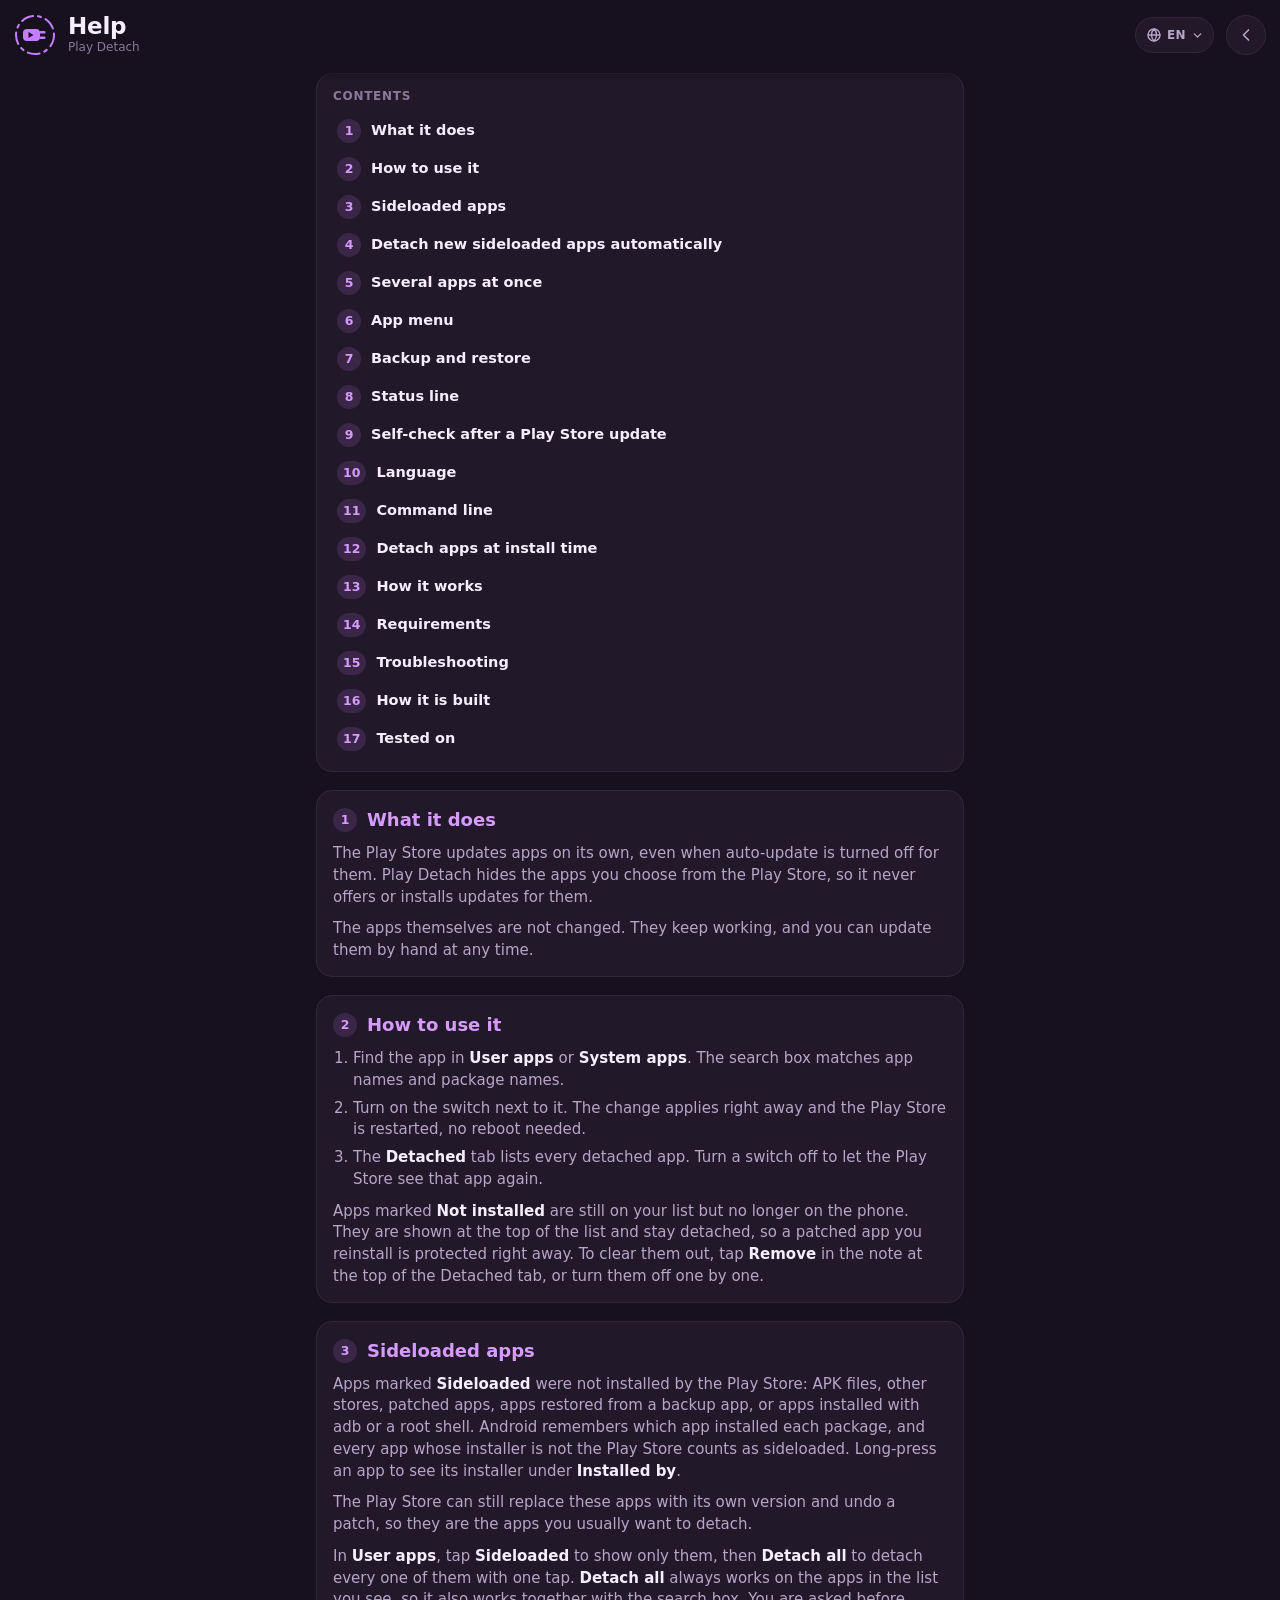
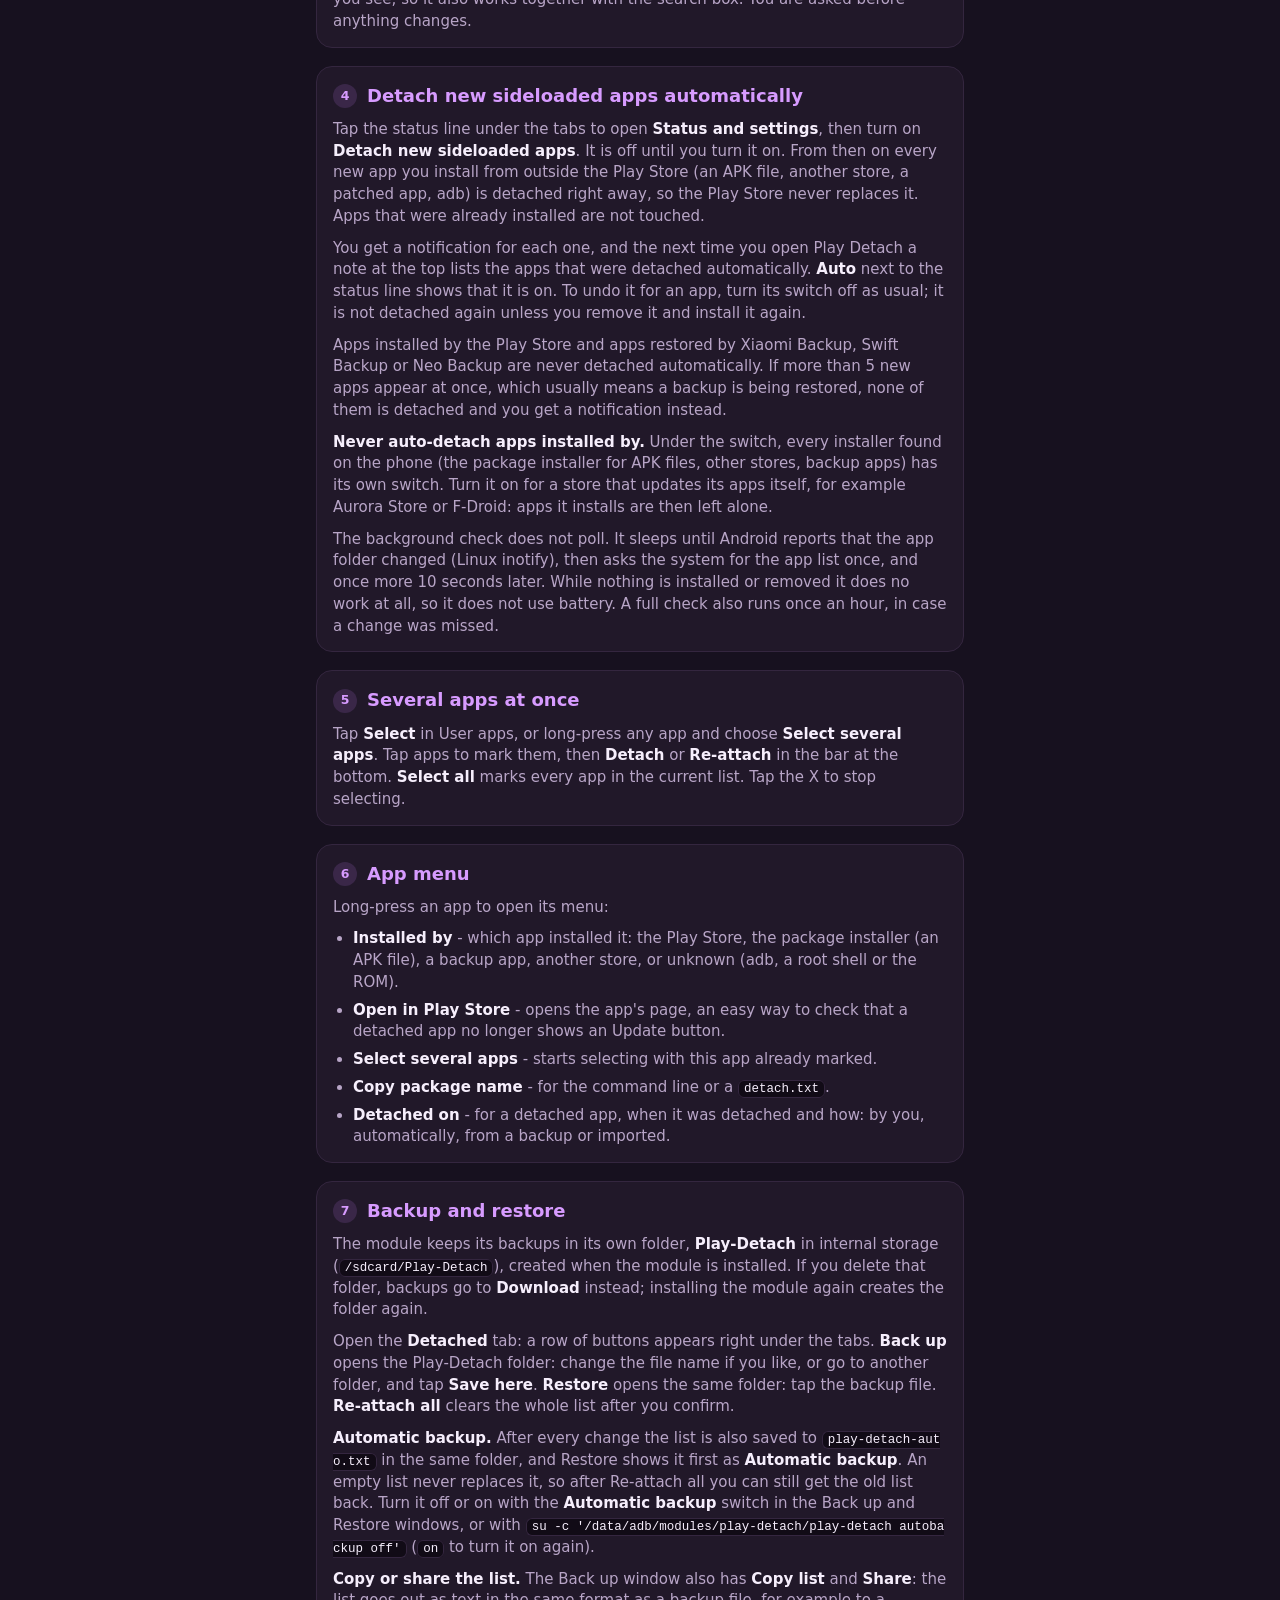
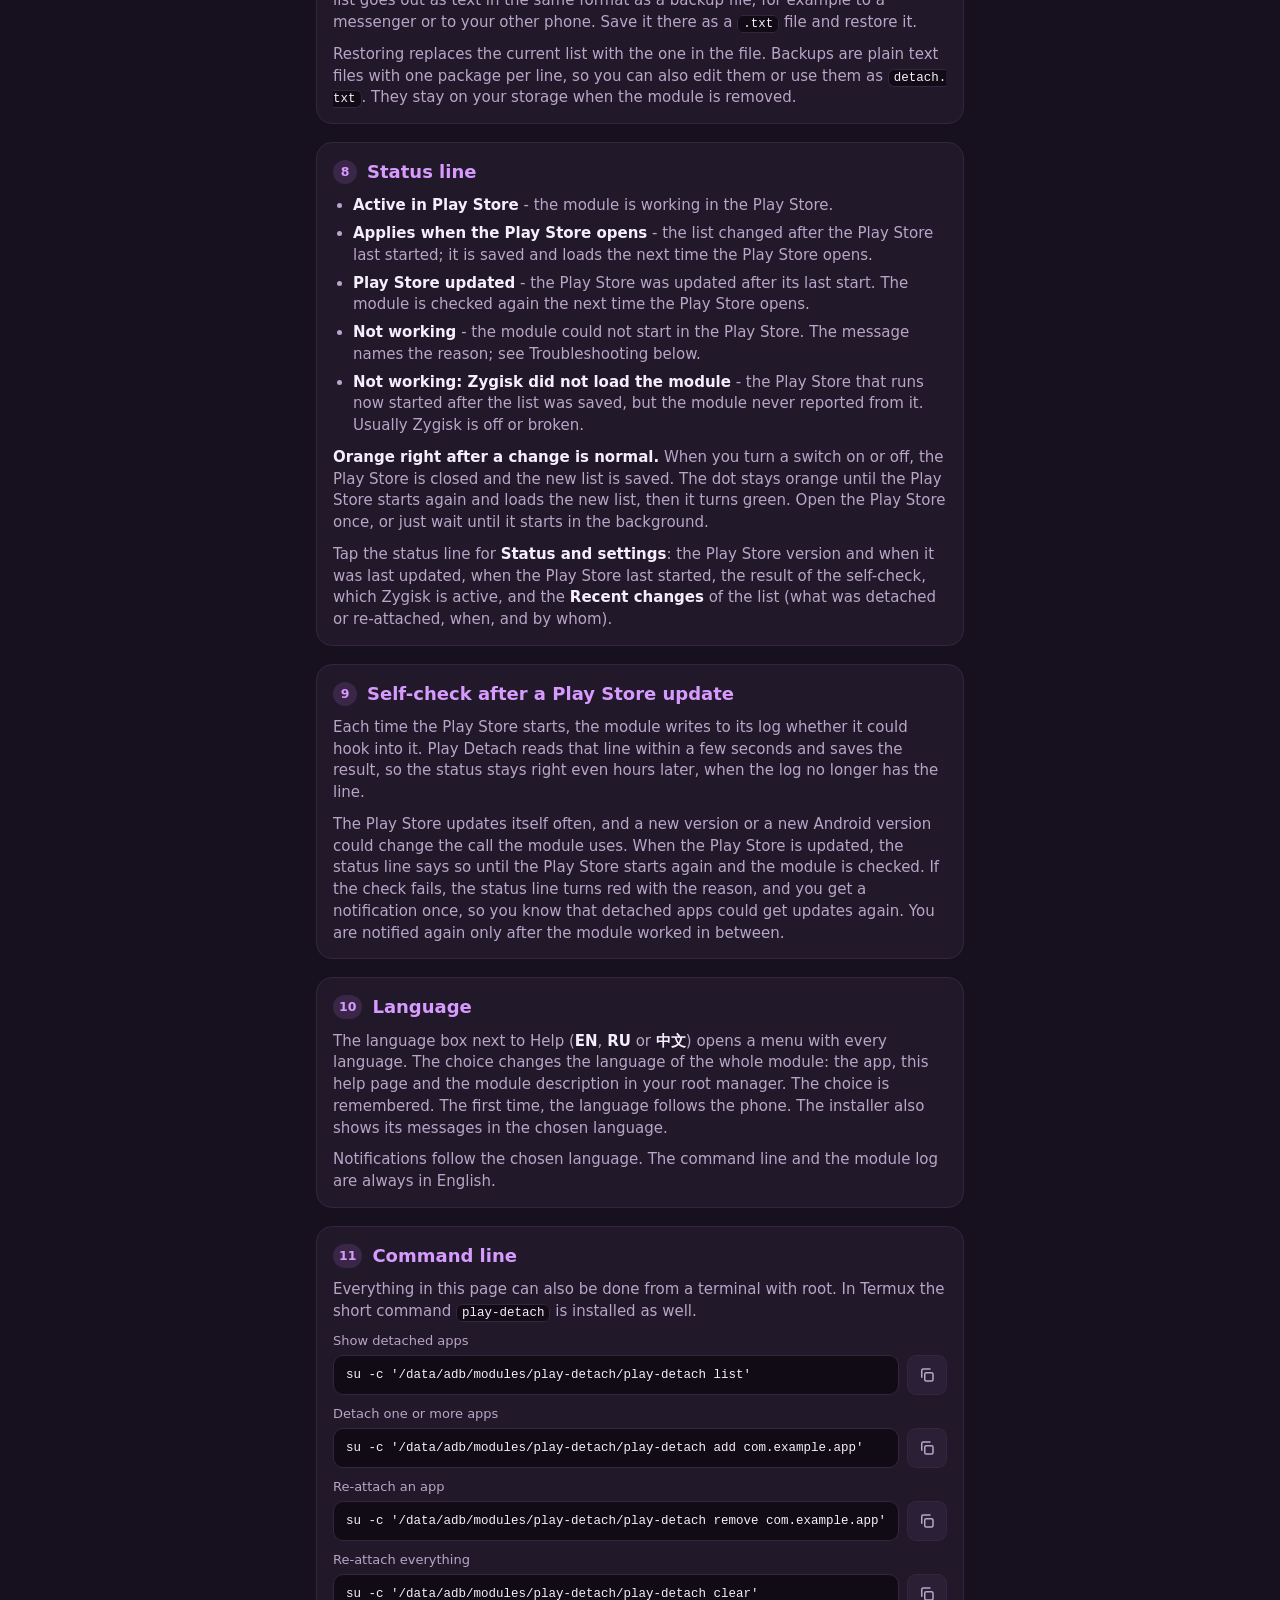
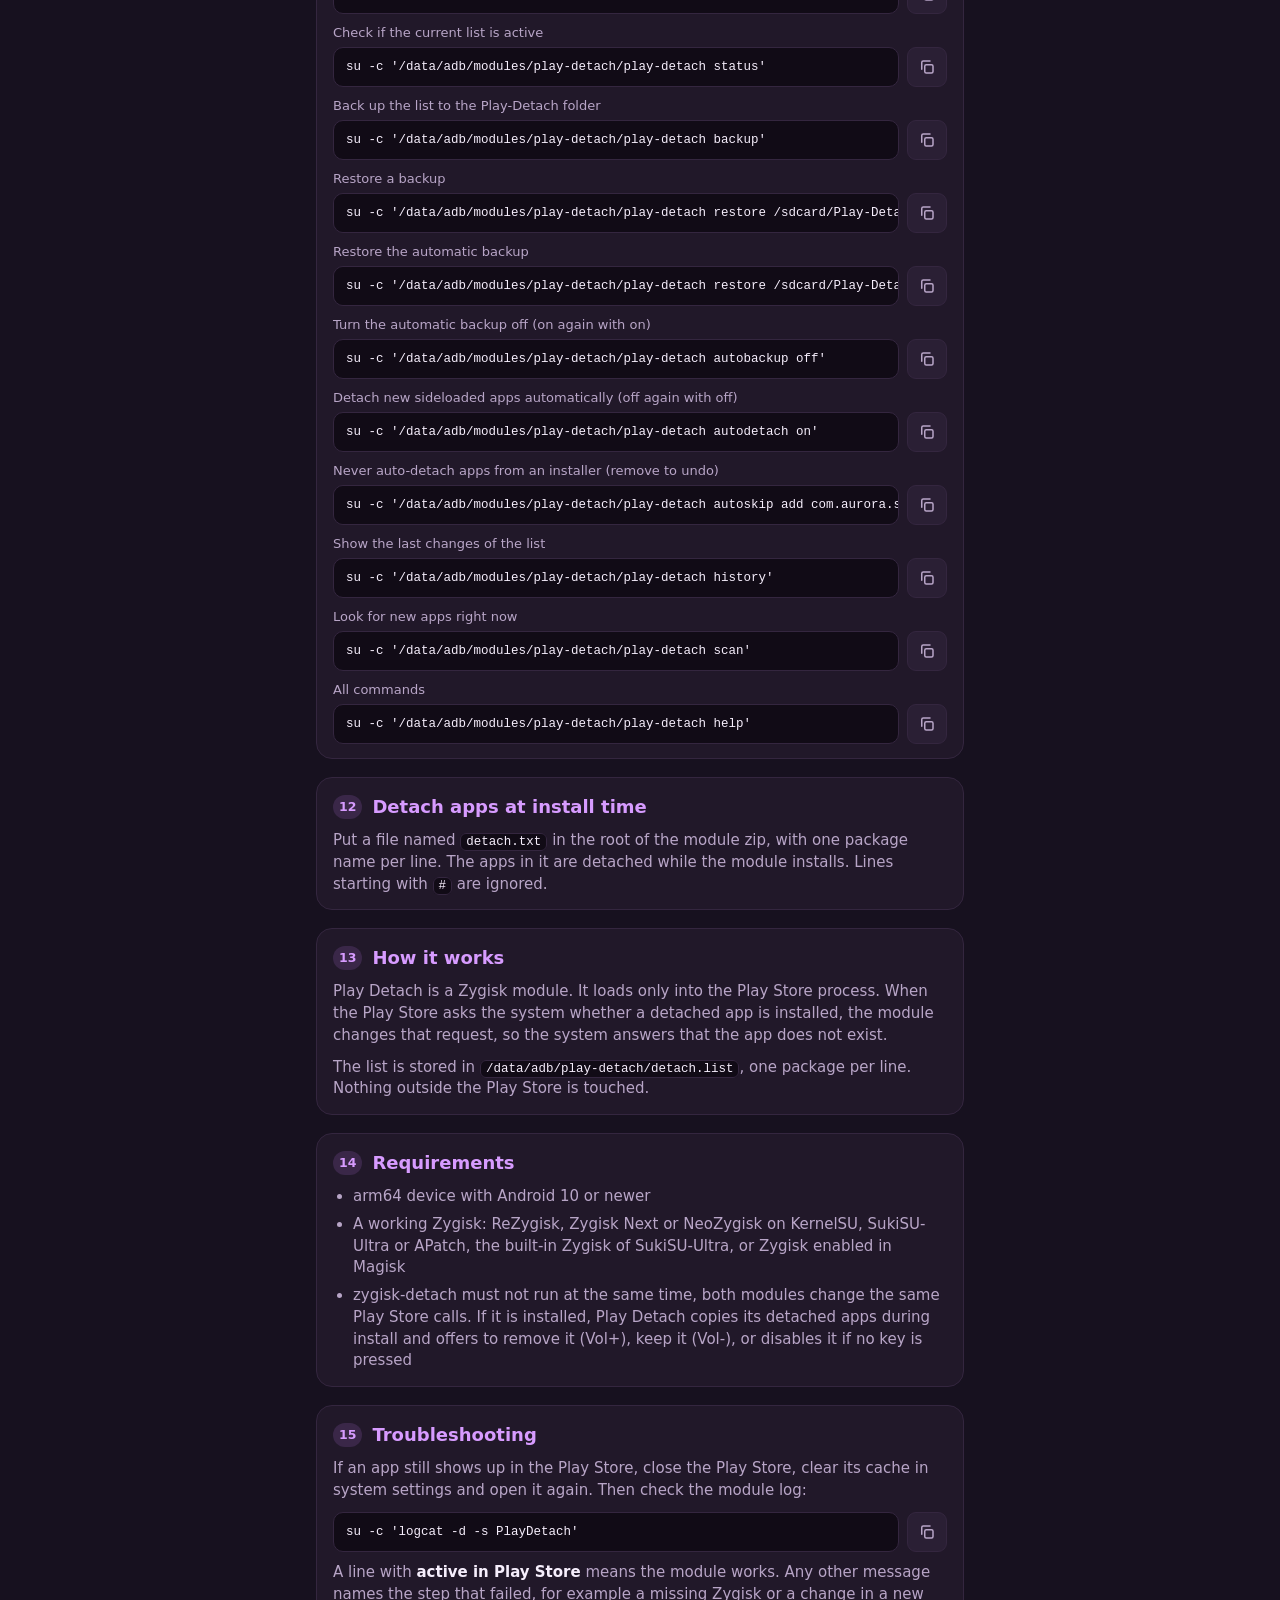
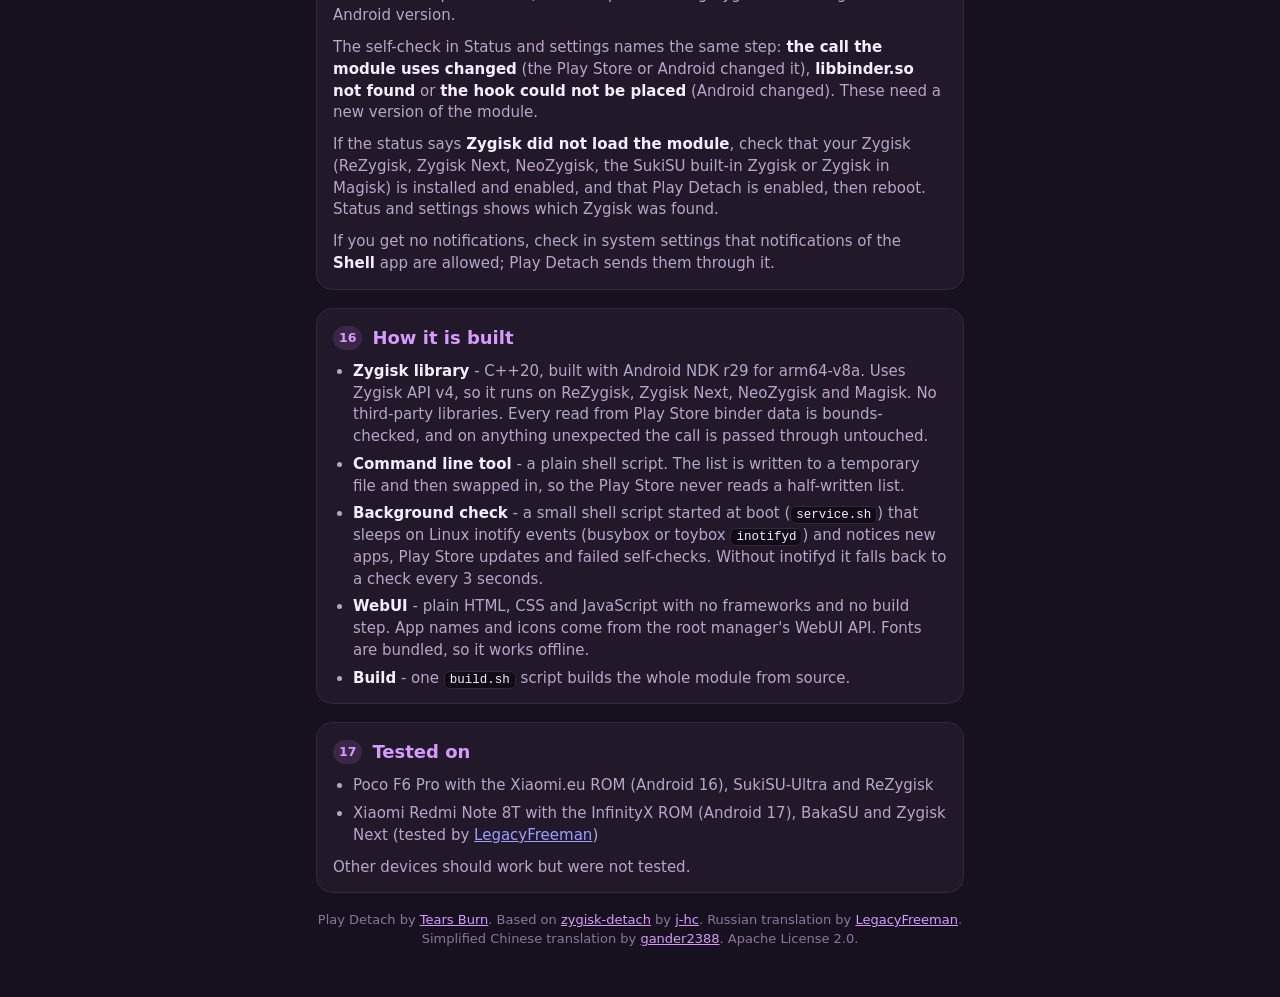
==== commit e3f693ce: "Play Detach v1.5.0" ====
--- a/module/webroot/help.html
+++ b/module/webroot/help.html
@@ -23,10 +23,17 @@
         <h1 data-i18n="help_title">Help</h1>
         <div class="sub">Play Detach</div>
       </div>
-      <div class="lang" role="group" aria-label="Language">
-        <button type="button" data-lang="en" aria-pressed="true">EN</button>
-        <button type="button" data-lang="ru" aria-pressed="false">RU</button>
-        <button type="button" data-lang="zh" aria-pressed="false">中文</button>
+      <div class="lang" id="lang">
+        <button type="button" class="lang-btn" id="lang-btn" aria-haspopup="true" aria-expanded="false" aria-controls="lang-menu" aria-label="Language" data-i18n-aria="language">
+          <svg viewBox="0 0 24 24" fill="none" stroke="currentColor" stroke-width="2" stroke-linecap="round" stroke-linejoin="round" aria-hidden="true"><circle cx="12" cy="12" r="9"/><path d="M3 12h18M12 3c2.5 2.6 3.8 5.6 3.8 9s-1.3 6.4-3.8 9c-2.5-2.6-3.8-5.6-3.8-9S9.5 5.6 12 3z"/></svg>
+          <span class="lang-cur">EN</span>
+          <svg class="chev" viewBox="0 0 24 24" fill="none" stroke="currentColor" stroke-width="2.4" stroke-linecap="round" stroke-linejoin="round" aria-hidden="true"><path d="m6 9 6 6 6-6"/></svg>
+        </button>
+        <div class="lang-menu" id="lang-menu" hidden>
+          <button type="button" data-lang="en" aria-pressed="true" lang="en">English</button>
+          <button type="button" data-lang="ru" aria-pressed="false" lang="ru">Русский</button>
+          <button type="button" data-lang="zh" aria-pressed="false" lang="zh">简体中文</button>
+        </div>
       </div>
       <a class="icon-btn back" id="back" href="index.html" aria-label="Back to apps" data-i18n-aria="back_to_apps">
         <svg viewBox="0 0 24 24" fill="none" stroke="currentColor" stroke-width="2" stroke-linecap="round" stroke-linejoin="round" aria-hidden="true"><path d="M15 18l-6-6 6-6"/></svg>
@@ -114,7 +121,7 @@
 
     <section>
       <h2>Language</h2>
-      <p>The <strong>EN / RU / 中文</strong> switch next to Help changes the language of the whole module: the app, this help page and the module description in your root manager. The choice is remembered. The first time, the language follows the phone. The installer also shows its messages in the chosen language.</p>
+      <p>The language box next to Help (<strong>EN</strong>, <strong>RU</strong> or <strong>中文</strong>) opens a menu with every language. The choice changes the language of the whole module: the app, this help page and the module description in your root manager. The choice is remembered. The first time, the language follows the phone. The installer also shows its messages in the chosen language.</p>
       <p>Notifications follow the chosen language. The command line and the module log are always in English.</p>
     </section>
 
@@ -184,12 +191,12 @@
       <h2>Tested on</h2>
       <ul>
         <li>Poco F6 Pro with the Xiaomi.eu ROM (Android 16), SukiSU-Ultra and ReZygisk</li>
-        <li>Xiaomi Redmi Note 8T with the InfinityX ROM (Android 17), BakaSU and Zygisk Next (tested by <a href="https://github.com/LegacyFreeman">LegacyFreeman</a>)</li>
+        <li>Xiaomi Redmi Note 8T with the InfinityX ROM (Android 17), BakaSU and Zygisk Next (tested by <a href="#" data-ext="https://github.com/LegacyFreeman/">LegacyFreeman</a>)</li>
       </ul>
       <p>Other devices should work but were not tested.</p>
     </section>
 
-    <p class="foot">Play Detach by <a href="https://github.com/nikakvo">Tears Burn</a>. Based on <a href="https://github.com/j-hc/zygisk-detach">zygisk-detach</a> by <a href="https://github.com/j-hc">j-hc</a>. Russian translation by <a href="https://github.com/LegacyFreeman">LegacyFreeman</a>. Apache License 2.0.</p>
+    <p class="foot">Play Detach by <a href="#" data-ext="https://github.com/nikakvo/">Tears Burn</a>. Based on <a href="#" data-ext="https://github.com/j-hc/zygisk-detach/">zygisk-detach</a> by <a href="#" data-ext="https://github.com/j-hc/">j-hc</a>. Russian translation by <a href="#" data-ext="https://github.com/LegacyFreeman/">LegacyFreeman</a>. Simplified Chinese translation by <a href="#" data-ext="https://github.com/gander2388/">gander2388</a>. Apache License 2.0.</p>
   </main>
 
   <main class="help" data-body="ru" lang="ru" hidden>
@@ -272,7 +279,7 @@
 
     <section>
       <h2>Язык</h2>
-      <p>Переключатель <strong>EN / RU / 中文</strong> рядом с кнопкой Справка меняет язык всего модуля: приложения, этой справки и описания модуля в root-менеджере. Выбор запоминается. При первом запуске язык выбирается по языку телефона. Установщик модуля тоже показывает сообщения на выбранном языке.</p>
+      <p>Поле языка рядом с кнопкой Справка (<strong>EN</strong>, <strong>RU</strong> или <strong>中文</strong>) открывает меню со всеми языками. Выбор меняет язык всего модуля: приложения, этой справки и описания модуля в root-менеджере. Выбор запоминается. При первом запуске язык выбирается по языку телефона. Установщик модуля тоже показывает сообщения на выбранном языке.</p>
       <p>Уведомления приходят на выбранном языке. Командная строка и журнал модуля всегда на английском.</p>
     </section>
 
@@ -342,12 +349,12 @@
       <h2>Проверено на</h2>
       <ul>
         <li>Poco F6 Pro, прошивка Xiaomi.eu (Android 16), SukiSU-Ultra и ReZygisk</li>
-        <li>Xiaomi Redmi Note 8T, прошивка InfinityX (Android 17), BakaSU и Zygisk Next (проверил <a href="https://github.com/LegacyFreeman">LegacyFreeman</a>)</li>
+        <li>Xiaomi Redmi Note 8T, прошивка InfinityX (Android 17), BakaSU и Zygisk Next (проверил <a href="#" data-ext="https://github.com/LegacyFreeman/">LegacyFreeman</a>)</li>
       </ul>
       <p>На других устройствах тоже должно работать, но они не проверялись.</p>
     </section>
 
-    <p class="foot">Play Detach от <a href="https://github.com/nikakvo">Tears Burn</a>. Основано на <a href="https://github.com/j-hc/zygisk-detach">zygisk-detach</a> от <a href="https://github.com/j-hc">j-hc</a>. Русский перевод: <a href="https://github.com/LegacyFreeman">LegacyFreeman</a>. Apache License 2.0.</p>
+    <p class="foot">Play Detach от <a href="#" data-ext="https://github.com/nikakvo/">Tears Burn</a>. Основано на <a href="#" data-ext="https://github.com/j-hc/zygisk-detach/">zygisk-detach</a> от <a href="#" data-ext="https://github.com/j-hc/">j-hc</a>. Русский перевод: <a href="#" data-ext="https://github.com/LegacyFreeman/">LegacyFreeman</a>. Перевод на упрощённый китайский: <a href="#" data-ext="https://github.com/gander2388/">gander2388</a>. Apache License 2.0.</p>
   </main>
 
   <main class="help" data-body="zh" lang="zh" hidden>
@@ -430,7 +437,7 @@
 
     <section>
       <h2>语言</h2>
-      <p>帮助按钮旁边的 <strong>EN / RU / 中文</strong> 开关用于切换整个模块的语言：应用界面、本帮助页以及 root 管理器中显示的模块描述。所选语言会被记住。首次打开时，语言跟随系统设置。安装脚本也会用所选语言显示提示。</p>
+      <p>帮助按钮旁边的语言框（<strong>EN</strong>、<strong>RU</strong> 或 <strong>中文</strong>）会打开包含所有语言的菜单。所选语言用于切换整个模块的语言：应用界面、本帮助页以及 root 管理器中显示的模块描述。所选语言会被记住。首次打开时，语言跟随系统设置。安装脚本也会用所选语言显示提示。</p>
       <p>通知会使用所选语言。命令行和模块日志始终为英文。</p>
     </section>
 
@@ -500,12 +507,12 @@
       <h2>已测试设备</h2>
       <ul>
         <li>Poco F6 Pro，Xiaomi.eu ROM（Android 16），SukiSU-Ultra 和 ReZygisk</li>
-        <li>Xiaomi Redmi Note 8T，InfinityX ROM（Android 17），BakaSU 和 Zygisk Next（由 <a href="https://github.com/LegacyFreeman">LegacyFreeman</a> 测试）</li>
+        <li>Xiaomi Redmi Note 8T，InfinityX ROM（Android 17），BakaSU 和 Zygisk Next（由 <a href="#" data-ext="https://github.com/LegacyFreeman/">LegacyFreeman</a> 测试）</li>
       </ul>
       <p>其他设备应该也可以使用，但未经过测试。</p>
     </section>
 
-    <p class="foot">Play Detach 由 <a href="https://github.com/nikakvo">Tears Burn</a> 开发。基于 <a href="https://github.com/j-hc">j-hc</a> 的 <a href="https://github.com/j-hc/zygisk-detach">zygisk-detach</a>。俄语翻译：<a href="https://github.com/LegacyFreeman">LegacyFreeman</a>。Apache License 2.0。</p>
+    <p class="foot">Play Detach 由 <a href="#" data-ext="https://github.com/nikakvo/">Tears Burn</a> 开发。基于 <a href="#" data-ext="https://github.com/j-hc/">j-hc</a> 的 <a href="#" data-ext="https://github.com/j-hc/zygisk-detach/">zygisk-detach</a>。俄语翻译：<a href="#" data-ext="https://github.com/LegacyFreeman/">LegacyFreeman</a>。简体中文翻译：<a href="#" data-ext="https://github.com/gander2388/">gander2388</a>。Apache License 2.0。</p>
   </main>
 
   <div class="toast" id="toast" role="status"></div>
--- a/module/webroot/style.css
+++ b/module/webroot/style.css
@@ -125,28 +125,66 @@
   flex: none;
 }
 .icon-btn svg { width: 20px; height: 20px; }
-/* EN / RU switch next to Help */
+/* Language box next to Help: the current language, a tap opens the menu */
 .lang {
   margin-left: auto;
   flex: none;
-  display: flex;
-  padding: 3px;
-  gap: 2px;
+  position: relative;
+}
+.lang-btn {
+  position: relative;
+  z-index: 21;
+  display: flex;
+  align-items: center;
+  gap: 5px;
+  height: 36px;
+  padding: 0 9px 0 10px;
   border-radius: 999px;
   border: 1px solid var(--line);
   background: var(--card);
-}
-.lang button {
-  border: 0;
-  background: none;
-  color: var(--faint);
+  color: var(--muted);
   font-size: 12px;
   font-weight: 800;
   letter-spacing: 0.03em;
-  padding: 6px 9px;
-  border-radius: 999px;
-}
-.lang button[aria-pressed="true"] { background: var(--accent); color: var(--accent-fg); }
+}
+.lang-btn svg { width: 16px; height: 16px; flex: none; }
+.lang-btn .chev { width: 13px; height: 13px; transition: transform 0.15s; }
+.lang-btn[aria-expanded="true"] { border-color: var(--accent); color: var(--fg); }
+.lang-btn[aria-expanded="true"] .chev { transform: rotate(180deg); }
+/* Clear layer under the open menu: a tap on it only closes the menu */
+.lang-shade { position: fixed; inset: 0; z-index: 19; background: transparent; }
+.lang-menu {
+  position: absolute;
+  top: calc(100% + 6px);
+  right: 0;
+  z-index: 20;
+  min-width: 150px;
+  padding: 5px;
+  border-radius: 14px;
+  border: 1px solid var(--line);
+  background: var(--card-hi);
+  box-shadow: 0 10px 28px rgba(0, 0, 0, 0.45);
+  display: grid;
+  gap: 2px;
+}
+.lang-menu button {
+  display: flex;
+  align-items: center;
+  justify-content: space-between;
+  gap: 12px;
+  width: 100%;
+  border: 0;
+  background: none;
+  color: var(--fg);
+  font-size: 14px;
+  font-weight: 600;
+  text-align: left;
+  padding: 10px 12px;
+  border-radius: 10px;
+}
+.lang-menu button:active { background: var(--accent-soft); }
+.lang-menu button[aria-pressed="true"] { color: var(--accent-hi); background: var(--accent-soft); }
+.lang-menu button[aria-pressed="true"]::after { content: "\2713"; font-weight: 800; }
 .lang + .help-btn, .lang + .icon-btn { margin-left: 0; }
 .help-btn {
   margin-left: auto;
@@ -863,16 +901,10 @@
   .title h1 { font-size: 21px; }
   .help-btn { padding: 8px 12px; font-size: 13px; }
 }
-/* Three languages take more room, and the Chinese button is wider than EN/RU,
-   so the switch is packed tighter where the title would otherwise be squeezed */
-@media (max-width: 430px) {
-  .lang { gap: 1px; }
-  .lang button { padding: 6px 7px; }
-}
 @media (max-width: 370px) {
   .logo { width: 36px; height: 36px; }
   .title h1 { font-size: 19px; }
-  .lang button { padding: 6px 7px; }
+  .lang-btn { padding: 0 7px 0 8px; gap: 4px; }
 }
 .title h1 { white-space: nowrap; }
 
@@ -955,3 +987,12 @@
 }
 .to-top svg { width: 22px; height: 22px; }
 .to-top.show { opacity: 1; transform: none; pointer-events: auto; }
+
+/* Chinese: the bundled fonts have no Chinese letters, so the whole page uses
+   the phone's own font (with the bundled ones Latin and Chinese would mix two
+   fonts on one line). Commands keep the monospace font. */
+html[lang="zh"] {
+  --f-display: system-ui, "Noto Sans CJK SC", "Noto Sans SC", "PingFang SC", sans-serif;
+  --f-body: system-ui, "Noto Sans CJK SC", "Noto Sans SC", "PingFang SC", sans-serif;
+}
+
